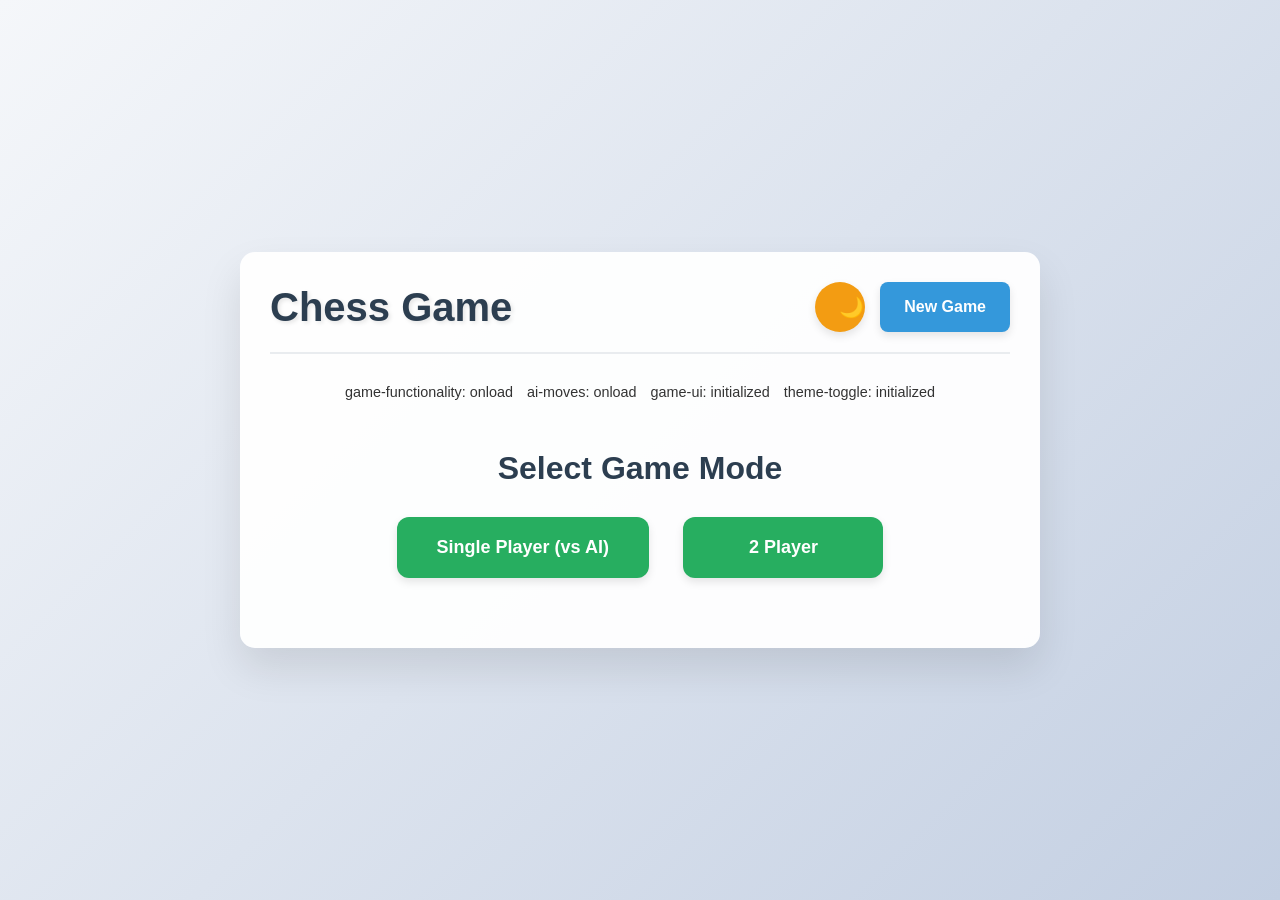
==== index.html @ 6162b449 "Fix script source paths in index.html for consistent loading" ====
<!DOCTYPE html>
<html lang="en">
<head>
    <meta charset="UTF-8">
    <meta name="viewport" content="width=device-width, initial-scale=1.0">
    <title>Chess Game</title>
    <link rel="stylesheet" href="Styles/Light.css" id="theme-style">
</head>
<body>
    <div class="container">
        <header>
            <h1>Chess Game</h1>
            <div class="controls">
                <button id="theme-toggle">🌙</button>
                <button id="new-game">New Game</button>
            </div>
        </header>

            <div id="startup-status" style="text-align:center;margin:10px 0;font-size:0.9rem;">
                <span id="status-game-functionality">game-functionality: pending</span>
                <span id="status-ai-moves" style="margin-left:10px;">ai-moves: pending</span>
                <span id="status-game-ui" style="margin-left:10px;">game-ui: pending</span>
                <span id="status-toggle-theme" style="margin-left:10px;">theme-toggle: pending</span>
            </div>

        <div id="game-mode-selection" class="mode-selection">
            <h2>Select Game Mode</h2>
            <button id="single-player" class="mode-btn">Single Player (vs AI)</button>
            <button id="two-player" class="mode-btn">2 Player</button>
        </div>

        <div id="game-container" class="game-container hidden">
            <div class="game-info">
                <div id="current-player" class="player-info">
                    <span id="player-name">White's Turn</span>
                </div>
                <div id="game-status" class="status"></div>
            </div>
            
            <div class="chess-board-container">
                <div id="chess-board" class="chess-board"></div>
            </div>
            
            <div class="game-controls">
                <button id="flip-board">Flip Board</button>
                <button id="back-to-menu">Back to Menu</button>
            </div>
        </div>
    </div>

    <!-- Inline diagnostic script to confirm the page can run inline JS -->
    <script>
        try {
            console.log('Inline diagnostic script running');
            const el = document.getElementById('status-game-functionality');
            if (el) el.textContent = 'page-inline: executed';
        } catch (e) {
            console.warn('Inline diagnostic script error', e);
        }
    </script>

    <script src="Main/game-functionality.js" onload="(function(){try{document.getElementById('status-game-functionality').textContent='game-functionality: onload';console.log('game-functionality onload');}catch(e){console.warn(e);}})()" onerror="(function(){try{document.getElementById('status-game-functionality').textContent='game-functionality: error loading';console.error('Failed to load Main/game-functionality.js');}catch(e){console.warn(e);}})()"></script>

    <script src="AI/Moves.js" onload="(function(){try{document.getElementById('status-ai-moves').textContent='ai-moves: onload';console.log('ai-moves onload');}catch(e){console.warn(e);}})()" onerror="(function(){try{document.getElementById('status-ai-moves').textContent='ai-moves: error loading';console.error('Failed to load AI/Moves.js');}catch(e){console.warn(e);}})()"></script>

    <script src="Main/game-ui.js" onload="(function(){try{document.getElementById('status-game-ui').textContent='game-ui: onload';console.log('game-ui onload');}catch(e){console.warn(e);}})()" onerror="(function(){try{document.getElementById('status-game-ui').textContent='game-ui: error loading';console.error('Failed to load Main/game-ui.js');}catch(e){console.warn(e);}})()"></script>

    <script src="Styles/toggle-theme.js" onload="(function(){try{document.getElementById('status-toggle-theme').textContent='theme-toggle: onload';console.log('theme-toggle onload');}catch(e){console.warn(e);}})()" onerror="(function(){try{document.getElementById('status-toggle-theme').textContent='theme-toggle: error loading';console.error('Failed to load Styles/toggle-theme.js');}catch(e){console.warn(e);}})()"></script>
</body>
</html>
---- Styles/Light.css ----
* {
    margin: 0;
    padding: 0;
    box-sizing: border-box;
}

body {
    font-family: 'Arial', sans-serif;
    background: linear-gradient(135deg, #f5f7fa 0%, #c3cfe2 100%);
    min-height: 100vh;
    display: flex;
    align-items: center;
    justify-content: center;
    color: #333;
}

.container {
    max-width: 800px;
    width: 100%;
    margin: 20px;
    background: rgba(255, 255, 255, 0.95);
    border-radius: 15px;
    box-shadow: 0 20px 40px rgba(0, 0, 0, 0.1);
    padding: 30px;
}

header {
    display: flex;
    justify-content: space-between;
    align-items: center;
    margin-bottom: 30px;
    padding-bottom: 20px;
    border-bottom: 2px solid #e9ecef;
}

header h1 {
    color: #2c3e50;
    font-size: 2.5em;
    font-weight: bold;
    text-shadow: 2px 2px 4px rgba(0, 0, 0, 0.1);
}

.controls {
    display: flex;
    gap: 15px;
}

button {
    padding: 12px 24px;
    border: none;
    border-radius: 8px;
    font-size: 16px;
    font-weight: 600;
    cursor: pointer;
    transition: all 0.3s ease;
    box-shadow: 0 4px 8px rgba(0, 0, 0, 0.1);
}

button:hover {
    transform: translateY(-2px);
    box-shadow: 0 6px 12px rgba(0, 0, 0, 0.15);
}

#theme-toggle {
    background: #f39c12;
    color: white;
    font-size: 20px;
    width: 50px;
    height: 50px;
    border-radius: 50%;
}

#new-game, #flip-board, #back-to-menu {
    background: #3498db;
    color: white;
}

.mode-selection {
    text-align: center;
    padding: 40px 20px;
}

.mode-selection h2 {
    margin-bottom: 30px;
    color: #2c3e50;
    font-size: 2em;
}

.mode-btn {
    background: #27ae60;
    color: white;
    padding: 20px 40px;
    margin: 0 15px;
    font-size: 18px;
    border-radius: 12px;
    min-width: 200px;
}

.mode-btn:hover {
    background: #219a52;
}

.game-container {
    text-align: center;
}

.game-info {
    display: flex;
    justify-content: space-between;
    align-items: center;
    margin-bottom: 20px;
    padding: 15px;
    background: #f8f9fa;
    border-radius: 10px;
    border: 2px solid #e9ecef;
}

.player-info {
    font-size: 1.3em;
    font-weight: bold;
    color: #2c3e50;
}

.status {
    font-size: 1.1em;
    color: #e74c3c;
    font-weight: 600;
}

.chess-board-container {
    display: flex;
    justify-content: center;
    margin-bottom: 20px;
}

.chess-board {
    display: grid;
    grid-template-columns: repeat(8, 70px);
    grid-template-rows: repeat(8, 70px);
    border: 4px solid #2c3e50;
    border-radius: 8px;
    overflow: hidden;
    box-shadow: 0 10px 20px rgba(0, 0, 0, 0.2);
}

.square {
    display: flex;
    align-items: center;
    justify-content: center;
    font-size: 40px;
    cursor: pointer;
    transition: all 0.2s ease;
    user-select: none;
}

.square:hover {
    transform: scale(1.05);
    z-index: 1;
    box-shadow: inset 0 0 0 3px #3498db;
}

.square.light {
    background: #f0d9b5;
}

.square.dark {
    background: #b58863;
}

.square.selected {
    background: #f39c12 !important;
    box-shadow: inset 0 0 0 4px #e67e22;
}

.square.valid-move {
    background: #2ecc71 !important;
    box-shadow: inset 0 0 0 4px #27ae60;
}

.square.valid-move:hover {
    background: #27ae60 !important;
}

.square.in-check {
    background: #e74c3c !important;
    animation: pulse 1s infinite;
}

@keyframes pulse {
    0% { box-shadow: inset 0 0 0 4px #c0392b; }
    50% { box-shadow: inset 0 0 0 8px #c0392b; }
    100% { box-shadow: inset 0 0 0 4px #c0392b; }
}

.game-controls {
    display: flex;
    justify-content: center;
    gap: 20px;
    margin-top: 20px;
}

.hidden {
    display: none;
}

@media (max-width: 768px) {
    .container {
        margin: 10px;
        padding: 20px;
    }
    
    .chess-board {
        grid-template-columns: repeat(8, 50px);
        grid-template-rows: repeat(8, 50px);
    }
    
    .square {
        font-size: 30px;
    }
    
    header {
        flex-direction: column;
        gap: 20px;
        text-align: center;
    }
    
    .mode-btn {
        display: block;
        margin: 10px auto;
        width: 100%;
        max-width: 250px;
    }
    
    .game-info {
        flex-direction: column;
        gap: 10px;
        text-align: center;
    }
    
    .game-controls {
        flex-direction: column;
        align-items: center;
    }
    
    .game-controls button {
        width: 200px;
    }
}
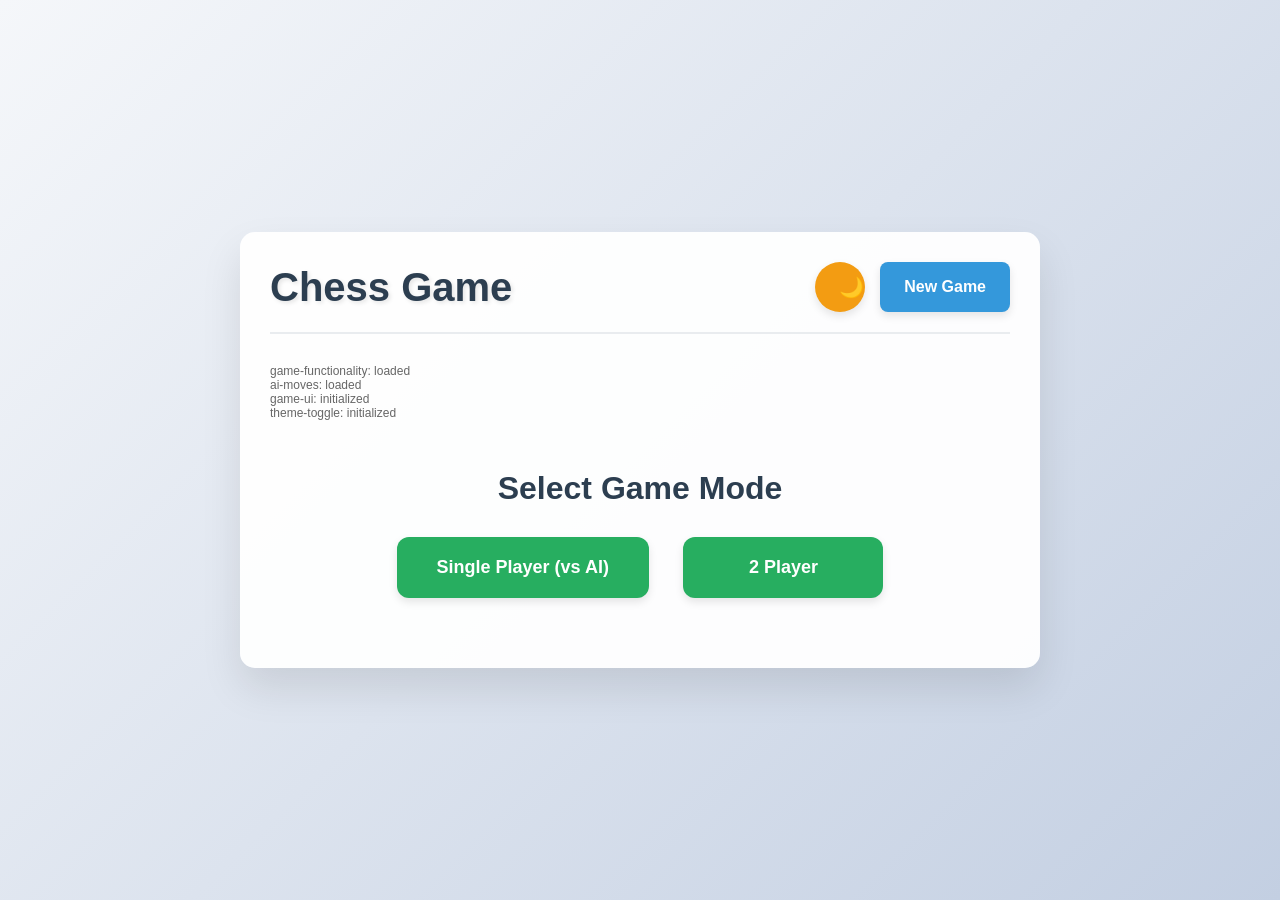
==== commit 53fa1800: "Enhance startup status updates and error handling across AI, game functionality, UI, and theme toggl" ====
--- a/index.html
+++ b/index.html
@@ -4,7 +4,7 @@
     <meta charset="UTF-8">
     <meta name="viewport" content="width=device-width, initial-scale=1.0">
     <title>Chess Game</title>
-    <link rel="stylesheet" href="Styles/Light.css" id="theme-style">
+    <link rel="stylesheet" href="./Styles/Light.css" id="theme-style">
 </head>
 <body>
     <div class="container">
@@ -16,12 +16,13 @@
             </div>
         </header>
 
-            <div id="startup-status" style="text-align:center;margin:10px 0;font-size:0.9rem;">
-                <span id="status-game-functionality">game-functionality: pending</span>
-                <span id="status-ai-moves" style="margin-left:10px;">ai-moves: pending</span>
-                <span id="status-game-ui" style="margin-left:10px;">game-ui: pending</span>
-                <span id="status-toggle-theme" style="margin-left:10px;">theme-toggle: pending</span>
-            </div>
+        <!-- Debug status (remove these after testing) -->
+        <div style="font-size: 12px; color: #666; margin-bottom: 10px;">
+            <div id="status-game-functionality">game-functionality: pending</div>
+            <div id="status-ai-moves">ai-moves: pending</div>
+            <div id="status-game-ui">game-ui: pending</div>
+            <div id="status-toggle-theme">theme-toggle: pending</div>
+        </div>
 
         <div id="game-mode-selection" class="mode-selection">
             <h2>Select Game Mode</h2>
@@ -48,23 +49,10 @@
         </div>
     </div>
 
-    <!-- Inline diagnostic script to confirm the page can run inline JS -->
-    <script>
-        try {
-            console.log('Inline diagnostic script running');
-            const el = document.getElementById('status-game-functionality');
-            if (el) el.textContent = 'page-inline: executed';
-        } catch (e) {
-            console.warn('Inline diagnostic script error', e);
-        }
-    </script>
-
-    <script src="Main/game-functionality.js" onload="(function(){try{document.getElementById('status-game-functionality').textContent='game-functionality: onload';console.log('game-functionality onload');}catch(e){console.warn(e);}})()" onerror="(function(){try{document.getElementById('status-game-functionality').textContent='game-functionality: error loading';console.error('Failed to load Main/game-functionality.js');}catch(e){console.warn(e);}})()"></script>
-
-    <script src="AI/Moves.js" onload="(function(){try{document.getElementById('status-ai-moves').textContent='ai-moves: onload';console.log('ai-moves onload');}catch(e){console.warn(e);}})()" onerror="(function(){try{document.getElementById('status-ai-moves').textContent='ai-moves: error loading';console.error('Failed to load AI/Moves.js');}catch(e){console.warn(e);}})()"></script>
-
-    <script src="Main/game-ui.js" onload="(function(){try{document.getElementById('status-game-ui').textContent='game-ui: onload';console.log('game-ui onload');}catch(e){console.warn(e);}})()" onerror="(function(){try{document.getElementById('status-game-ui').textContent='game-ui: error loading';console.error('Failed to load Main/game-ui.js');}catch(e){console.warn(e);}})()"></script>
-
-    <script src="Styles/toggle-theme.js" onload="(function(){try{document.getElementById('status-toggle-theme').textContent='theme-toggle: onload';console.log('theme-toggle onload');}catch(e){console.warn(e);}})()" onerror="(function(){try{document.getElementById('status-toggle-theme').textContent='theme-toggle: error loading';console.error('Failed to load Styles/toggle-theme.js');}catch(e){console.warn(e);}})()"></script>
+    <!-- Load scripts in correct order -->
+    <script src="./Main/game-functionality.js"></script>
+    <script src="./AI/Moves.js"></script>
+    <script src="./Main/game-ui.js"></script>
+    <script src="./Styles/toggle-theme.js"></script>
 </body>
 </html>
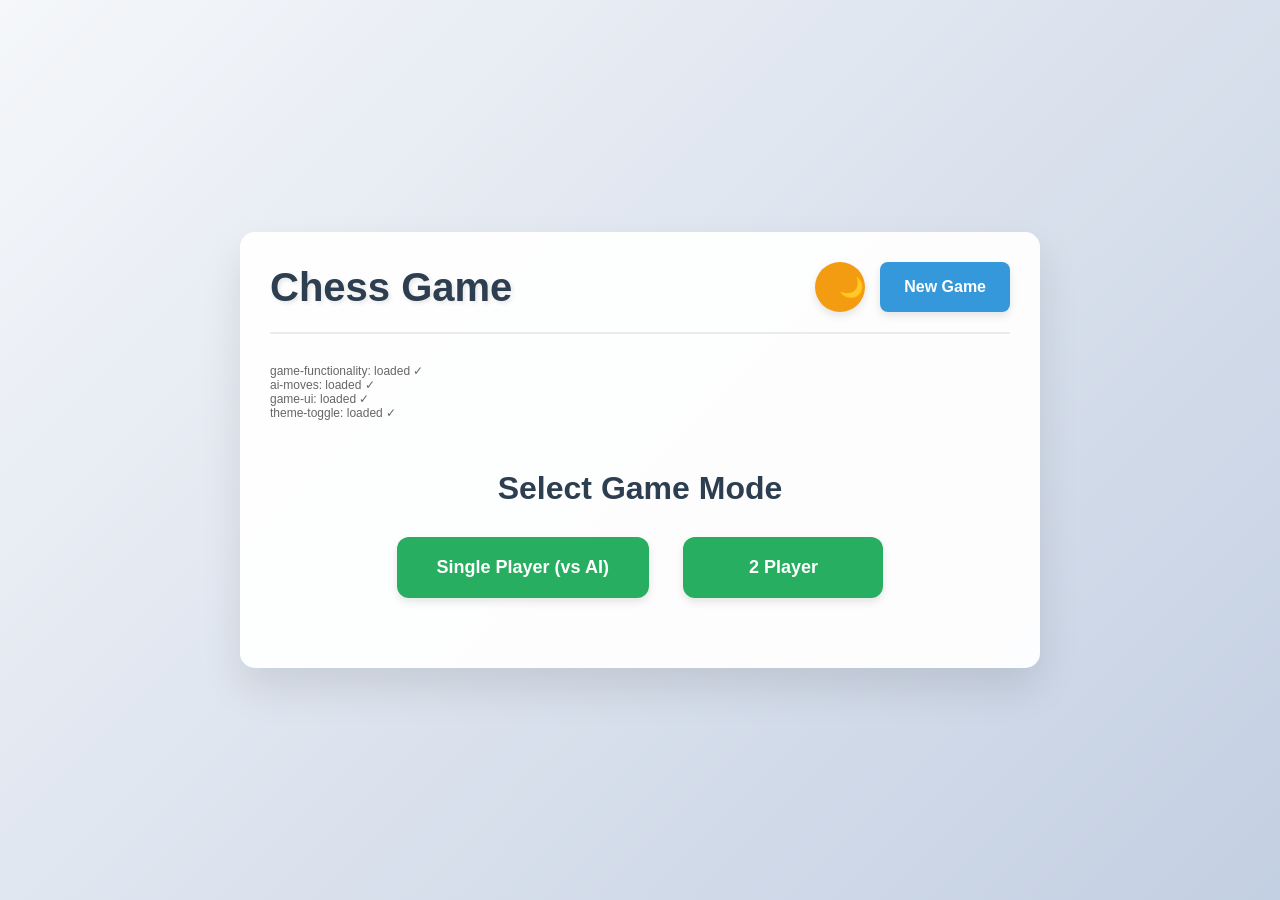
==== commit ff0318a9: "made inline... seeing how it works first" ====
--- a/index.html
+++ b/index.html
@@ -4,7 +4,379 @@
     <meta charset="UTF-8">
     <meta name="viewport" content="width=device-width, initial-scale=1.0">
     <title>Chess Game</title>
-    <link rel="stylesheet" href="./Styles/Light.css" id="theme-style">
+    <style>
+        /* Light Theme Styles */
+        * {
+            margin: 0;
+            padding: 0;
+            box-sizing: border-box;
+        }
+
+        body {
+            font-family: 'Arial', sans-serif;
+            background: linear-gradient(135deg, #f5f7fa 0%, #c3cfe2 100%);
+            min-height: 100vh;
+            display: flex;
+            align-items: center;
+            justify-content: center;
+            color: #333;
+            transition: all 0.3s ease;
+        }
+
+        body.dark {
+            background: linear-gradient(135deg, #1a1a1a 0%, #2d3748 100%);
+            color: #e2e8f0;
+        }
+
+        .container {
+            max-width: 800px;
+            width: 100%;
+            margin: 20px;
+            background: rgba(255, 255, 255, 0.95);
+            border-radius: 15px;
+            box-shadow: 0 20px 40px rgba(0, 0, 0, 0.1);
+            padding: 30px;
+            transition: all 0.3s ease;
+        }
+
+        body.dark .container {
+            background: rgba(26, 32, 44, 0.95);
+            border: 1px solid #4a5568;
+            box-shadow: 0 20px 40px rgba(0, 0, 0, 0.3);
+        }
+
+        header {
+            display: flex;
+            justify-content: space-between;
+            align-items: center;
+            margin-bottom: 30px;
+            padding-bottom: 20px;
+            border-bottom: 2px solid #e9ecef;
+        }
+
+        body.dark header {
+            border-bottom-color: #4a5568;
+        }
+
+        header h1 {
+            color: #2c3e50;
+            font-size: 2.5em;
+            font-weight: bold;
+            text-shadow: 2px 2px 4px rgba(0, 0, 0, 0.1);
+        }
+
+        body.dark header h1 {
+            color: #f7fafc;
+        }
+
+        .controls {
+            display: flex;
+            gap: 15px;
+        }
+
+        button {
+            padding: 12px 24px;
+            border: none;
+            border-radius: 8px;
+            font-size: 16px;
+            font-weight: 600;
+            cursor: pointer;
+            transition: all 0.3s ease;
+            box-shadow: 0 4px 8px rgba(0, 0, 0, 0.1);
+        }
+
+        button:hover {
+            transform: translateY(-2px);
+            box-shadow: 0 6px 12px rgba(0, 0, 0, 0.15);
+        }
+
+        #theme-toggle {
+            background: #f39c12;
+            color: white;
+            font-size: 20px;
+            width: 50px;
+            height: 50px;
+            border-radius: 50%;
+        }
+
+        body.dark #theme-toggle {
+            background: #f6ad55;
+            color: #1a1a1a;
+        }
+
+        #new-game, #flip-board, #back-to-menu {
+            background: #3498db;
+            color: white;
+        }
+
+        body.dark #new-game, body.dark #flip-board, body.dark #back-to-menu {
+            background: #4299e1;
+            color: #f7fafc;
+        }
+
+        .mode-selection {
+            text-align: center;
+            padding: 40px 20px;
+        }
+
+        .mode-selection h2 {
+            margin-bottom: 30px;
+            color: #2c3e50;
+            font-size: 2em;
+        }
+
+        body.dark .mode-selection h2 {
+            color: #f7fafc;
+        }
+
+        .mode-btn {
+            background: #27ae60;
+            color: white;
+            padding: 20px 40px;
+            margin: 0 15px;
+            font-size: 18px;
+            border-radius: 12px;
+            min-width: 200px;
+        }
+
+        body.dark .mode-btn {
+            background: #48bb78;
+            color: #f7fafc;
+        }
+
+        .mode-btn:hover {
+            background: #219a52;
+        }
+
+        body.dark .mode-btn:hover {
+            background: #38a169;
+        }
+
+        .game-container {
+            text-align: center;
+        }
+
+        .game-info {
+            display: flex;
+            justify-content: space-between;
+            align-items: center;
+            margin-bottom: 20px;
+            padding: 15px;
+            background: #f8f9fa;
+            border-radius: 10px;
+            border: 2px solid #e9ecef;
+        }
+
+        body.dark .game-info {
+            background: #2d3748;
+            border-color: #4a5568;
+        }
+
+        .player-info {
+            font-size: 1.3em;
+            font-weight: bold;
+            color: #2c3e50;
+        }
+
+        body.dark .player-info {
+            color: #f7fafc;
+        }
+
+        .status {
+            font-size: 1.1em;
+            color: #e74c3c;
+            font-weight: 600;
+        }
+
+        body.dark .status {
+            color: #fc8181;
+        }
+
+        .chess-board-container {
+            display: flex;
+            justify-content: center;
+            margin-bottom: 20px;
+        }
+
+        .chess-board {
+            display: grid;
+            grid-template-columns: repeat(8, 70px);
+            grid-template-rows: repeat(8, 70px);
+            border: 4px solid #2c3e50;
+            border-radius: 8px;
+            overflow: hidden;
+            box-shadow: 0 10px 20px rgba(0, 0, 0, 0.2);
+        }
+
+        body.dark .chess-board {
+            border-color: #f7fafc;
+            box-shadow: 0 10px 20px rgba(0, 0, 0, 0.4);
+        }
+
+        .square {
+            display: flex;
+            align-items: center;
+            justify-content: center;
+            font-size: 40px;
+            cursor: pointer;
+            transition: all 0.2s ease;
+            user-select: none;
+        }
+
+        .square:hover {
+            transform: scale(1.05);
+            z-index: 1;
+            box-shadow: inset 0 0 0 3px #3498db;
+        }
+
+        body.dark .square:hover {
+            box-shadow: inset 0 0 0 3px #4299e1;
+        }
+
+        .square.light {
+            background: #f0d9b5;
+            color: #1a1a1a;
+        }
+
+        body.dark .square.light {
+            background: #f7fafc;
+            color: #1a1a1a;
+        }
+
+        .square.dark {
+            background: #b58863;
+            color: #f7fafc;
+        }
+
+        body.dark .square.dark {
+            background: #4a5568;
+            color: #f7fafc;
+        }
+
+        .square.selected {
+            background: #f39c12 !important;
+            box-shadow: inset 0 0 0 4px #e67e22;
+            color: #1a1a1a !important;
+        }
+
+        body.dark .square.selected {
+            background: #ed8936 !important;
+            box-shadow: inset 0 0 0 4px #dd6b20;
+            color: #1a1a1a !important;
+        }
+
+        .square.valid-move {
+            background: #2ecc71 !important;
+            box-shadow: inset 0 0 0 4px #27ae60;
+            color: #1a1a1a !important;
+        }
+
+        body.dark .square.valid-move {
+            background: #48bb78 !important;
+            box-shadow: inset 0 0 0 4px #38a169;
+            color: #1a1a1a !important;
+        }
+
+        .square.valid-move:hover {
+            background: #27ae60 !important;
+        }
+
+        body.dark .square.valid-move:hover {
+            background: #38a169 !important;
+        }
+
+        .square.in-check {
+            background: #e74c3c !important;
+            animation: pulse 1s infinite;
+            color: #1a1a1a !important;
+        }
+
+        body.dark .square.in-check {
+            background: #f56565 !important;
+            color: #1a1a1a !important;
+        }
+
+        @keyframes pulse {
+            0% { box-shadow: inset 0 0 0 4px #c0392b; }
+            50% { box-shadow: inset 0 0 0 8px #c0392b; }
+            100% { box-shadow: inset 0 0 0 4px #c0392b; }
+        }
+
+        body.dark .square.in-check {
+            animation: darkPulse 1s infinite;
+        }
+
+        @keyframes darkPulse {
+            0% { box-shadow: inset 0 0 0 4px #e53e3e; }
+            50% { box-shadow: inset 0 0 0 8px #e53e3e; }
+            100% { box-shadow: inset 0 0 0 4px #e53e3e; }
+        }
+
+        .game-controls {
+            display: flex;
+            justify-content: center;
+            gap: 20px;
+            margin-top: 20px;
+        }
+
+        .hidden {
+            display: none;
+        }
+
+        .debug-status {
+            font-size: 12px;
+            color: #666;
+            margin-bottom: 10px;
+        }
+
+        body.dark .debug-status {
+            color: #a0aec0;
+        }
+
+        @media (max-width: 768px) {
+            .container {
+                margin: 10px;
+                padding: 20px;
+            }
+            
+            .chess-board {
+                grid-template-columns: repeat(8, 50px);
+                grid-template-rows: repeat(8, 50px);
+            }
+            
+            .square {
+                font-size: 30px;
+            }
+            
+            header {
+                flex-direction: column;
+                gap: 20px;
+                text-align: center;
+            }
+            
+            .mode-btn {
+                display: block;
+                margin: 10px auto;
+                width: 100%;
+                max-width: 250px;
+            }
+            
+            .game-info {
+                flex-direction: column;
+                gap: 10px;
+                text-align: center;
+            }
+            
+            .game-controls {
+                flex-direction: column;
+                align-items: center;
+            }
+            
+            .game-controls button {
+                width: 200px;
+            }
+        }
+    </style>
 </head>
 <body>
     <div class="container">
@@ -16,12 +388,12 @@
             </div>
         </header>
 
-        <!-- Debug status (remove these after testing) -->
-        <div style="font-size: 12px; color: #666; margin-bottom: 10px;">
-            <div id="status-game-functionality">game-functionality: pending</div>
-            <div id="status-ai-moves">ai-moves: pending</div>
-            <div id="status-game-ui">game-ui: pending</div>
-            <div id="status-toggle-theme">theme-toggle: pending</div>
+        <!-- Debug status -->
+        <div class="debug-status">
+            <div id="status-game-functionality">game-functionality: loaded ✓</div>
+            <div id="status-ai-moves">ai-moves: loaded ✓</div>
+            <div id="status-game-ui">game-ui: loaded ✓</div>
+            <div id="status-toggle-theme">theme-toggle: loaded ✓</div>
         </div>
 
         <div id="game-mode-selection" class="mode-selection">
@@ -49,10 +421,897 @@
         </div>
     </div>
 
-    <!-- Load scripts in correct order -->
-    <script src="./Main/game-functionality.js"></script>
-    <script src="./AI/Moves.js"></script>
-    <script src="./Main/game-ui.js"></script>
-    <script src="./Styles/toggle-theme.js"></script>
+    <script>
+        // Chess Game Logic
+        class ChessGame {
+            constructor() {
+                this.board = this.initializeBoard();
+                this.currentPlayer = 'white';
+                this.gameMode = null;
+                this.selectedSquare = null;
+                this.validMoves = [];
+                this.isGameOver = false;
+                this.boardFlipped = false;
+                this.moveHistory = [];
+                this.kings = { white: { row: 7, col: 4 }, black: { row: 0, col: 4 } };
+                this.castlingRights = {
+                    white: { kingside: true, queenside: true },
+                    black: { kingside: true, queenside: true }
+                };
+                console.log('ChessGame initialized');
+            }
+
+            initializeBoard() {
+                const board = Array(8).fill(null).map(() => Array(8).fill(null));
+                
+                // Place pawns
+                for (let col = 0; col < 8; col++) {
+                    board[1][col] = { type: 'pawn', color: 'black' };
+                    board[6][col] = { type: 'pawn', color: 'white' };
+                }
+                
+                // Place other pieces
+                const pieceOrder = ['rook', 'knight', 'bishop', 'queen', 'king', 'bishop', 'knight', 'rook'];
+                for (let col = 0; col < 8; col++) {
+                    board[0][col] = { type: pieceOrder[col], color: 'black' };
+                    board[7][col] = { type: pieceOrder[col], color: 'white' };
+                }
+                
+                return board;
+            }
+
+            getPieceSymbol(piece) {
+                const symbols = {
+                    white: {
+                        king: '♔', queen: '♕', rook: '♖', bishop: '♗', knight: '♘', pawn: '♙'
+                    },
+                    black: {
+                        king: '♚', queen: '♛', rook: '♜', bishop: '♝', knight: '♞', pawn: '♟'
+                    }
+                };
+                return piece ? symbols[piece.color][piece.type] : '';
+            }
+
+            isValidSquare(row, col) {
+                return row >= 0 && row < 8 && col >= 0 && col < 8;
+            }
+
+            getPossibleMoves(row, col) {
+                const piece = this.board[row][col];
+                if (!piece || piece.color !== this.currentPlayer) return [];
+
+                let moves = [];
+                
+                switch (piece.type) {
+                    case 'pawn':
+                        moves = this.getPawnMoves(row, col);
+                        break;
+                    case 'rook':
+                        moves = this.getRookMoves(row, col);
+                        break;
+                    case 'bishop':
+                        moves = this.getBishopMoves(row, col);
+                        break;
+                    case 'queen':
+                        moves = this.getQueenMoves(row, col);
+                        break;
+                    case 'king':
+                        moves = this.getKingMoves(row, col);
+                        break;
+                    case 'knight':
+                        moves = this.getKnightMoves(row, col);
+                        break;
+                }
+
+                // Filter out moves that would leave king in check
+                return moves.filter(move => !this.wouldBeInCheck(row, col, move.row, move.col));
+            }
+
+            getPawnMoves(row, col) {
+                const moves = [];
+                const piece = this.board[row][col];
+                const direction = piece.color === 'white' ? -1 : 1;
+                const startRow = piece.color === 'white' ? 6 : 1;
+
+                // Forward move
+                if (this.isValidSquare(row + direction, col) && !this.board[row + direction][col]) {
+                    moves.push({ row: row + direction, col });
+                    
+                    // Two squares forward from starting position
+                    if (row === startRow && !this.board[row + 2 * direction][col]) {
+                        moves.push({ row: row + 2 * direction, col });
+                    }
+                }
+
+                // Captures
+                for (let dcol of [-1, 1]) {
+                    const newRow = row + direction;
+                    const newCol = col + dcol;
+                    if (this.isValidSquare(newRow, newCol)) {
+                        const target = this.board[newRow][newCol];
+                        if (target && target.color !== piece.color) {
+                            moves.push({ row: newRow, col: newCol });
+                        }
+                    }
+                }
+
+                return moves;
+            }
+
+            getRookMoves(row, col) {
+                const moves = [];
+                const directions = [[0, 1], [0, -1], [1, 0], [-1, 0]];
+                
+                for (let [drow, dcol] of directions) {
+                    for (let i = 1; i < 8; i++) {
+                        const newRow = row + drow * i;
+                        const newCol = col + dcol * i;
+                        
+                        if (!this.isValidSquare(newRow, newCol)) break;
+                        
+                        const target = this.board[newRow][newCol];
+                        if (!target) {
+                            moves.push({ row: newRow, col: newCol });
+                        } else {
+                            if (target.color !== this.board[row][col].color) {
+                                moves.push({ row: newRow, col: newCol });
+                            }
+                            break;
+                        }
+                    }
+                }
+                
+                return moves;
+            }
+
+            getBishopMoves(row, col) {
+                const moves = [];
+                const directions = [[1, 1], [1, -1], [-1, 1], [-1, -1]];
+                
+                for (let [drow, dcol] of directions) {
+                    for (let i = 1; i < 8; i++) {
+                        const newRow = row + drow * i;
+                        const newCol = col + dcol * i;
+                        
+                        if (!this.isValidSquare(newRow, newCol)) break;
+                        
+                        const target = this.board[newRow][newCol];
+                        if (!target) {
+                            moves.push({ row: newRow, col: newCol });
+                        } else {
+                            if (target.color !== this.board[row][col].color) {
+                                moves.push({ row: newRow, col: newCol });
+                            }
+                            break;
+                        }
+                    }
+                }
+                
+                return moves;
+            }
+
+            getQueenMoves(row, col) {
+                return [...this.getRookMoves(row, col), ...this.getBishopMoves(row, col)];
+            }
+
+            getKingMoves(row, col) {
+                const moves = [];
+                const directions = [
+                    [-1, -1], [-1, 0], [-1, 1],
+                    [0, -1],           [0, 1],
+                    [1, -1],  [1, 0],  [1, 1]
+                ];
+                
+                for (let [drow, dcol] of directions) {
+                    const newRow = row + drow;
+                    const newCol = col + dcol;
+                    
+                    if (this.isValidSquare(newRow, newCol)) {
+                        const target = this.board[newRow][newCol];
+                        if (!target || target.color !== this.board[row][col].color) {
+                            moves.push({ row: newRow, col: newCol });
+                        }
+                    }
+                }
+                
+                return moves;
+            }
+
+            getKnightMoves(row, col) {
+                const moves = [];
+                const knightMoves = [
+                    [-2, -1], [-2, 1], [-1, -2], [-1, 2],
+                    [1, -2], [1, 2], [2, -1], [2, 1]
+                ];
+                
+                for (let [drow, dcol] of knightMoves) {
+                    const newRow = row + drow;
+                    const newCol = col + dcol;
+                    
+                    if (this.isValidSquare(newRow, newCol)) {
+                        const target = this.board[newRow][newCol];
+                        if (!target || target.color !== this.board[row][col].color) {
+                            moves.push({ row: newRow, col: newCol });
+                        }
+                    }
+                }
+                
+                return moves;
+            }
+
+            isInCheck(color) {
+                const king = this.kings[color];
+                const opponentColor = color === 'white' ? 'black' : 'white';
+                
+                for (let row = 0; row < 8; row++) {
+                    for (let col = 0; col < 8; col++) {
+                        const piece = this.board[row][col];
+                        if (piece && piece.color === opponentColor) {
+                            const moves = this.getPossibleMovesWithoutCheckValidation(row, col);
+                            if (moves.some(move => move.row === king.row && move.col === king.col)) {
+                                return true;
+                            }
+                        }
+                    }
+                }
+                return false;
+            }
+
+            getPossibleMovesWithoutCheckValidation(row, col) {
+                const piece = this.board[row][col];
+                if (!piece) return [];
+
+                switch (piece.type) {
+                    case 'pawn': return this.getPawnMoves(row, col);
+                    case 'rook': return this.getRookMoves(row, col);
+                    case 'bishop': return this.getBishopMoves(row, col);
+                    case 'queen': return this.getQueenMoves(row, col);
+                    case 'king': return this.getKingMoves(row, col);
+                    case 'knight': return this.getKnightMoves(row, col);
+                    default: return [];
+                }
+            }
+
+            wouldBeInCheck(fromRow, fromCol, toRow, toCol) {
+                // Make temporary move
+                const originalPiece = this.board[toRow][toCol];
+                const movingPiece = this.board[fromRow][fromCol];
+                
+                this.board[toRow][toCol] = movingPiece;
+                this.board[fromRow][fromCol] = null;
+                
+                // Update king position if king moved
+                if (movingPiece.type === 'king') {
+                    const oldKingPos = this.kings[movingPiece.color];
+                    this.kings[movingPiece.color] = { row: toRow, col: toCol };
+                    
+                    const inCheck = this.isInCheck(movingPiece.color);
+                    
+                    // Restore king position
+                    this.kings[movingPiece.color] = oldKingPos;
+                    
+                    // Restore board
+                    this.board[fromRow][fromCol] = movingPiece;
+                    this.board[toRow][toCol] = originalPiece;
+                    
+                    return inCheck;
+                } else {
+                    const inCheck = this.isInCheck(movingPiece.color);
+                    
+                    // Restore board
+                    this.board[fromRow][fromCol] = movingPiece;
+                    this.board[toRow][toCol] = originalPiece;
+                    
+                    return inCheck;
+                }
+            }
+
+            makeMove(fromRow, fromCol, toRow, toCol) {
+                const piece = this.board[fromRow][fromCol];
+                const capturedPiece = this.board[toRow][toCol];
+                
+                // Make the move
+                this.board[toRow][toCol] = piece;
+                this.board[fromRow][fromCol] = null;
+                
+                // Update king position if king moved
+                if (piece.type === 'king') {
+                    this.kings[piece.color] = { row: toRow, col: toCol };
+                    this.castlingRights[piece.color].kingside = false;
+                    this.castlingRights[piece.color].queenside = false;
+                }
+                
+                // Update castling rights if rook moved
+                if (piece.type === 'rook') {
+                    if (fromCol === 0) {
+                        this.castlingRights[piece.color].queenside = false;
+                    } else if (fromCol === 7) {
+                        this.castlingRights[piece.color].kingside = false;
+                    }
+                }
+                
+                // Record move
+                this.moveHistory.push({
+                    from: { row: fromRow, col: fromCol },
+                    to: { row: toRow, col: toCol },
+                    piece: piece,
+                    captured: capturedPiece
+                });
+                
+                // Switch players
+                this.currentPlayer = this.currentPlayer === 'white' ? 'black' : 'white';
+                
+                // Check for game over conditions
+                this.checkGameOver();
+                
+                return true;
+            }
+
+            checkGameOver() {
+                const hasValidMoves = this.hasValidMoves(this.currentPlayer);
+                const inCheck = this.isInCheck(this.currentPlayer);
+                
+                if (!hasValidMoves) {
+                    if (inCheck) {
+                        this.isGameOver = true;
+                        return `${this.currentPlayer === 'white' ? 'Black' : 'White'} wins by checkmate!`;
+                    } else {
+                        this.isGameOver = true;
+                        return "Game ends in stalemate!";
+                    }
+                } else if (inCheck) {
+                    return `${this.currentPlayer} is in check!`;
+                }
+                
+                return "";
+            }
+
+            hasValidMoves(color) {
+                for (let row = 0; row < 8; row++) {
+                    for (let col = 0; col < 8; col++) {
+                        const piece = this.board[row][col];
+                        if (piece && piece.color === color) {
+                            const moves = this.getPossibleMoves(row, col);
+                            if (moves.length > 0) {
+                                return true;
+                            }
+                        }
+                    }
+                }
+                return false;
+            }
+
+            reset() {
+                this.board = this.initializeBoard();
+                this.currentPlayer = 'white';
+                this.selectedSquare = null;
+                this.validMoves = [];
+                this.isGameOver = false;
+                this.boardFlipped = false;
+                this.moveHistory = [];
+                this.kings = { white: { row: 7, col: 4 }, black: { row: 0, col: 4 } };
+                this.castlingRights = {
+                    white: { kingside: true, queenside: true },
+                    black: { kingside: true, queenside: true }
+                };
+            }
+        }
+
+        // Chess AI
+        class ChessAI {
+            constructor() {
+                this.maxDepth = 3;
+                
+                this.pieceValues = {
+                    pawn: 100,
+                    knight: 320,
+                    bishop: 330,
+                    rook: 500,
+                    queen: 900,
+                    king: 20000
+                };
+
+                this.pawnTable = [
+                    [0,  0,  0,  0,  0,  0,  0,  0],
+                    [50, 50, 50, 50, 50, 50, 50, 50],
+                    [10, 10, 20, 30, 30, 20, 10, 10],
+                    [5,  5, 10, 25, 25, 10,  5,  5],
+                    [0,  0,  0, 20, 20,  0,  0,  0],
+                    [5, -5,-10,  0,  0,-10, -5,  5],
+                    [5, 10, 10,-20,-20, 10, 10,  5],
+                    [0,  0,  0,  0,  0,  0,  0,  0]
+                ];
+
+                this.knightTable = [
+                    [-50,-40,-30,-30,-30,-30,-40,-50],
+                    [-40,-20,  0,  0,  0,  0,-20,-40],
+                    [-30,  0, 10, 15, 15, 10,  0,-30],
+                    [-30,  5, 15, 20, 20, 15,  5,-30],
+                    [-30,  0, 15, 20, 20, 15,  0,-30],
+                    [-30,  5, 10, 15, 15, 10,  5,-30],
+                    [-40,-20,  0,  5,  5,  0,-20,-40],
+                    [-50,-40,-30,-30,-30,-30,-40,-50]
+                ];
+
+                console.log('ChessAI initialized');
+            }
+
+            getBestMove(game) {
+                const validMoves = this.getAllValidMoves(game, 'black');
+                if (validMoves.length === 0) return null;
+
+                let bestMove = null;
+                let bestScore = -Infinity;
+
+                for (let move of validMoves) {
+                    const score = this.minimax(game, move, this.maxDepth - 1, -Infinity, Infinity, false);
+                    if (score > bestScore) {
+                        bestScore = score;
+                        bestMove = move;
+                    }
+                }
+
+                return bestMove;
+            }
+
+            minimax(game, move, depth, alpha, beta, maximizingPlayer) {
+                // Make the move
+                const originalPiece = game.board[move.to.row][move.to.col];
+                const movingPiece = game.board[move.from.row][move.from.col];
+                game.board[move.to.row][move.to.col] = movingPiece;
+                game.board[move.from.row][move.from.col] = null;
+
+                // Update king position if necessary
+                let kingMoved = false;
+                let originalKingPos = null;
+                if (movingPiece.type === 'king') {
+                    kingMoved = true;
+                    originalKingPos = { ...game.kings[movingPiece.color] };
+                    game.kings[movingPiece.color] = { row: move.to.row, col: move.to.col };
+                }
+
+                let score;
+                if (depth === 0 || this.isGameOver(game)) {
+                    score = this.evaluateBoard(game);
+                } else {
+                    const color = maximizingPlayer ? 'black' : 'white';
+                    const moves = this.getAllValidMoves(game, color);
+                    
+                    if (maximizingPlayer) {
+                        score = -Infinity;
+                        for (let nextMove of moves) {
+                            score = Math.max(score, this.minimax(game, nextMove, depth - 1, alpha, beta, false));
+                            alpha = Math.max(alpha, score);
+                            if (beta <= alpha) break;
+                        }
+                    } else {
+                        score = Infinity;
+                        for (let nextMove of moves) {
+                            score = Math.min(score, this.minimax(game, nextMove, depth - 1, alpha, beta, true));
+                            beta = Math.min(beta, score);
+                            if (beta <= alpha) break;
+                        }
+                    }
+                }
+
+                // Restore the board
+                game.board[move.from.row][move.from.col] = movingPiece;
+                game.board[move.to.row][move.to.col] = originalPiece;
+                
+                if (kingMoved) {
+                    game.kings[movingPiece.color] = originalKingPos;
+                }
+
+                return score;
+            }
+
+            getAllValidMoves(game, color) {
+                const moves = [];
+                for (let row = 0; row < 8; row++) {
+                    for (let col = 0; col < 8; col++) {
+                        const piece = game.board[row][col];
+                        if (piece && piece.color === color) {
+                            const pieceMoves = game.getPossibleMoves(row, col);
+                            for (let move of pieceMoves) {
+                                moves.push({
+                                    from: { row, col },
+                                    to: { row: move.row, col: move.col }
+                                });
+                            }
+                        }
+                    }
+                }
+                return moves;
+            }
+
+            evaluateBoard(game) {
+                let score = 0;
+                
+                for (let row = 0; row < 8; row++) {
+                    for (let col = 0; col < 8; col++) {
+                        const piece = game.board[row][col];
+                        if (piece) {
+                            let pieceScore = this.pieceValues[piece.type];
+                            
+                            // Add positional bonus
+                            if (piece.type === 'pawn') {
+                                pieceScore += this.getPawnPositionValue(row, col, piece.color);
+                            } else if (piece.type === 'knight') {
+                                pieceScore += this.getKnightPositionValue(row, col, piece.color);
+                            }
+                            
+                            if (piece.color === 'black') {
+                                score += pieceScore;
+                            } else {
+                                score -= pieceScore;
+                            }
+                        }
+                    }
+                }
+
+                // Add bonus for controlling center
+                score += this.evaluateCenterControl(game);
+                
+                // Penalize being in check
+                if (game.isInCheck('black')) score -= 50;
+                if (game.isInCheck('white')) score += 50;
+
+                return score;
+            }
+
+            getPawnPositionValue(row, col, color) {
+                const table = color === 'white' ? this.pawnTable : this.pawnTable.slice().reverse();
+                return table[row][col];
+            }
+
+            getKnightPositionValue(row, col, color) {
+                const table = color === 'white' ? this.knightTable : this.knightTable.slice().reverse();
+                return table[row][col];
+            }
+
+            evaluateCenterControl(game) {
+                let score = 0;
+                const centerSquares = [[3, 3], [3, 4], [4, 3], [4, 4]];
+                
+                for (let [row, col] of centerSquares) {
+                    const piece = game.board[row][col];
+                    if (piece) {
+                        if (piece.color === 'black') {
+                            score += 10;
+                        } else {
+                            score -= 10;
+                        }
+                    }
+                }
+                
+                return score;
+            }
+
+            isGameOver(game) {
+                return !game.hasValidMoves('white') || !game.hasValidMoves('black');
+            }
+        }
+
+        // Chess UI
+        class ChessUI {
+            constructor() {
+                console.log('ChessUI constructor called');
+                
+                this.game = new ChessGame();
+                this.ai = new ChessAI();
+                this.boardElement = document.getElementById('chess-board');
+                
+                if (!this.boardElement) {
+                    console.error('Chess board element not found!');
+                    return;
+                }
+
+                this.initializeEventListeners();
+                this.createBoard();
+                
+                console.log('ChessUI initialized successfully');
+            }
+
+            initializeEventListeners() {
+                console.log('Setting up event listeners...');
+                
+                document.getElementById('single-player').addEventListener('click', () => {
+                    console.log('single-player clicked');
+                    this.startGame('single');
+                });
+
+                document.getElementById('two-player').addEventListener('click', () => {
+                    console.log('two-player clicked');
+                    this.startGame('two');
+                });
+
+                document.getElementById('new-game').addEventListener('click', () => {
+                    console.log('new-game clicked');
+                    this.showModeSelection();
+                });
+
+                document.getElementById('flip-board').addEventListener('click', () => {
+                    console.log('flip-board clicked');
+                    this.flipBoard();
+                });
+
+                document.getElementById('back-to-menu').addEventListener('click', () => {
+                    console.log('back-to-menu clicked');
+                    this.showModeSelection();
+                });
+
+                console.log('Event listeners set up successfully');
+            }
+
+            startGame(mode) {
+                console.log('Starting game in mode:', mode);
+                this.game.gameMode = mode;
+                this.game.reset();
+                
+                document.getElementById('game-mode-selection').classList.add('hidden');
+                document.getElementById('game-container').classList.remove('hidden');
+                
+                this.updateDisplay();
+            }
+
+            showModeSelection() {
+                console.log('Showing mode selection');
+                document.getElementById('game-container').classList.add('hidden');
+                document.getElementById('game-mode-selection').classList.remove('hidden');
+                
+                this.game.reset();
+            }
+
+            createBoard() {
+                console.log('Creating board...');
+                this.boardElement.innerHTML = '';
+                
+                for (let row = 0; row < 8; row++) {
+                    for (let col = 0; col < 8; col++) {
+                        const square = document.createElement('div');
+                        square.className = 'square';
+                        square.dataset.row = row;
+                        square.dataset.col = col;
+                        
+                        // Add checkerboard pattern
+                        if ((row + col) % 2 === 0) {
+                            square.classList.add('light');
+                        } else {
+                            square.classList.add('dark');
+                        }
+                        
+                        square.addEventListener('click', (e) => {
+                            const r = parseInt(e.currentTarget.dataset.row);
+                            const c = parseInt(e.currentTarget.dataset.col);
+                            console.log('square clicked display coords:', r, c);
+                            this.handleSquareClick(r, c);
+                        });
+                        
+                        this.boardElement.appendChild(square);
+                    }
+                }
+                
+                this.updateDisplay();
+                console.log('Board created successfully');
+            }
+
+            updateDisplay() {
+                // Clear all squares
+                const squares = this.boardElement.querySelectorAll('.square');
+                squares.forEach(square => {
+                    square.textContent = '';
+                    square.classList.remove('selected', 'valid-move', 'in-check');
+                });
+
+                // Place pieces
+                for (let row = 0; row < 8; row++) {
+                    for (let col = 0; col < 8; col++) {
+                        const displayRow = this.game.boardFlipped ? 7 - row : row;
+                        const displayCol = this.game.boardFlipped ? 7 - col : col;
+                        const piece = this.game.board[row][col];
+                        const squareIndex = displayRow * 8 + displayCol;
+                        const square = squares[squareIndex];
+                        
+                        if (piece && square) {
+                            square.textContent = this.game.getPieceSymbol(piece);
+                            square.setAttribute('data-actual-row', row);
+                            square.setAttribute('data-actual-col', col);
+                        }
+                    }
+                }
+
+                // Highlight selected square
+                if (this.game.selectedSquare) {
+                    const { row, col } = this.game.selectedSquare;
+                    const displayRow = this.game.boardFlipped ? 7 - row : row;
+                    const displayCol = this.game.boardFlipped ? 7 - col : col;
+                    const squareIndex = displayRow * 8 + displayCol;
+                    if (squares[squareIndex]) {
+                        squares[squareIndex].classList.add('selected');
+                    }
+                }
+
+                // Highlight valid moves
+                this.game.validMoves.forEach(move => {
+                    const displayRow = this.game.boardFlipped ? 7 - move.row : move.row;
+                    const displayCol = this.game.boardFlipped ? 7 - move.col : move.col;
+                    const squareIndex = displayRow * 8 + displayCol;
+                    if (squares[squareIndex]) {
+                        squares[squareIndex].classList.add('valid-move');
+                    }
+                });
+
+                // Highlight king in check
+                if (this.game.isInCheck(this.game.currentPlayer)) {
+                    const king = this.game.kings[this.game.currentPlayer];
+                    const displayRow = this.game.boardFlipped ? 7 - king.row : king.row;
+                    const displayCol = this.game.boardFlipped ? 7 - king.col : king.col;
+                    const squareIndex = displayRow * 8 + displayCol;
+                    if (squares[squareIndex]) {
+                        squares[squareIndex].classList.add('in-check');
+                    }
+                }
+
+                this.updateGameInfo();
+            }
+
+            updateGameInfo() {
+                const playerName = document.getElementById('player-name');
+                const gameStatus = document.getElementById('game-status');
+                
+                if (!playerName || !gameStatus) return;
+                
+                if (this.game.isGameOver) {
+                    playerName.textContent = "Game Over";
+                    gameStatus.textContent = this.game.checkGameOver();
+                } else {
+                    const currentPlayerName = this.game.currentPlayer === 'white' ? 'White' : 'Black';
+                    playerName.textContent = `${currentPlayerName}'s Turn`;
+                    
+                    const status = this.game.checkGameOver();
+                    gameStatus.textContent = status;
+                    
+                    if (this.game.gameMode === 'single' && this.game.currentPlayer === 'black' && !this.game.isGameOver) {
+                        gameStatus.textContent = "AI is thinking...";
+                        setTimeout(() => this.makeAIMove(), 500);
+                    }
+                }
+            }
+
+            handleSquareClick(displayRow, displayCol) {
+                if (this.game.isGameOver) return;
+                if (this.game.gameMode === 'single' && this.game.currentPlayer === 'black') return;
+
+                // Convert display coordinates to actual board coordinates
+                const actualRow = this.game.boardFlipped ? 7 - displayRow : displayRow;
+                const actualCol = this.game.boardFlipped ? 7 - displayCol : displayCol;
+
+                console.log('Converted coords:', {displayRow, displayCol}, 'to', {actualRow, actualCol});
+
+                // If clicking on a valid move, make the move
+                if (this.game.selectedSquare && 
+                    this.game.validMoves.some(move => move.row === actualRow && move.col === actualCol)) {
+                    
+                    console.log('Making move from', this.game.selectedSquare, 'to', {actualRow, actualCol});
+                    
+                    this.game.makeMove(
+                        this.game.selectedSquare.row, 
+                        this.game.selectedSquare.col, 
+                        actualRow, 
+                        actualCol
+                    );
+                    
+                    this.game.selectedSquare = null;
+                    this.game.validMoves = [];
+                    
+                    // Flip board in 2-player mode
+                    if (this.game.gameMode === 'two' && !this.game.isGameOver) {
+                        this.flipBoard();
+                    }
+                    
+                    this.updateDisplay();
+                    return;
+                }
+
+                // Select a piece
+                const piece = this.game.board[actualRow][actualCol];
+                if (piece && piece.color === this.game.currentPlayer) {
+                    console.log('Selecting piece:', piece, 'at', {actualRow, actualCol});
+                    this.game.selectedSquare = { row: actualRow, col: actualCol };
+                    this.game.validMoves = this.game.getPossibleMoves(actualRow, actualCol);
+                    console.log('Valid moves:', this.game.validMoves);
+                } else {
+                    this.game.selectedSquare = null;
+                    this.game.validMoves = [];
+                }
+
+                this.updateDisplay();
+            }
+
+            makeAIMove() {
+                if (this.game.isGameOver || this.game.currentPlayer !== 'black') return;
+
+                console.log('AI making move...');
+                const aiMove = this.ai.getBestMove(this.game);
+                if (aiMove) {
+                    console.log('AI move:', aiMove);
+                    this.game.makeMove(aiMove.from.row, aiMove.from.col, aiMove.to.row, aiMove.to.col);
+                    this.updateDisplay();
+                }
+            }
+
+            flipBoard() {
+                this.game.boardFlipped = !this.game.boardFlipped;
+                this.updateDisplay();
+            }
+        }
+
+        // Theme Toggle
+        class ThemeToggle {
+            constructor() {
+                console.log('ThemeToggle constructor called');
+                
+                this.themeToggle = document.getElementById('theme-toggle');
+                
+                if (!this.themeToggle) {
+                    console.error('Theme toggle element not found!');
+                    return;
+                }
+                
+                this.currentTheme = localStorage.getItem('chess-theme') || 'light';
+                
+                this.initializeTheme();
+                this.initializeEventListeners();
+                
+                console.log('ThemeToggle initialized (current theme:', this.currentTheme, ')');
+            }
+
+            initializeEventListeners() {
+                this.themeToggle.addEventListener('click', () => {
+                    console.log('theme-toggle clicked');
+                    this.toggleTheme();
+                });
+            }
+
+            initializeTheme() {
+                this.applyTheme(this.currentTheme);
+                this.updateToggleButton();
+            }
+
+            toggleTheme() {
+                this.currentTheme = this.currentTheme === 'light' ? 'dark' : 'light';
+                this.applyTheme(this.currentTheme);
+                this.updateToggleButton();
+                localStorage.setItem('chess-theme', this.currentTheme);
+                console.log('Theme changed to:', this.currentTheme);
+            }
+
+            applyTheme(theme) {
+                document.body.className = theme === 'dark' ? 'dark' : '';
+            }
+
+            updateToggleButton() {
+                this.themeToggle.textContent = this.currentTheme === 'light' ? '🌙' : '☀️';
+                this.themeToggle.setAttribute('title', 
+                    this.currentTheme === 'light' ? 'Switch to Dark Mode' : 'Switch to Light Mode'
+                );
+            }
+        }
+
+        // Initialize everything when DOM is loaded
+        document.addEventListener('DOMContentLoaded', () => {
+            console.log('DOM loaded, initializing all components...');
+            
+            try {
+                window.chessUI = new ChessUI();
+                window.themeToggle = new ThemeToggle();
+                console.log('All components initialized successfully!');
+            } catch (err) {
+                console.error('Failed to initialize components:', err);
+            }
+        });
+
+        console.log('All scripts loaded inline successfully!');
+    </script>
 </body>
 </html>
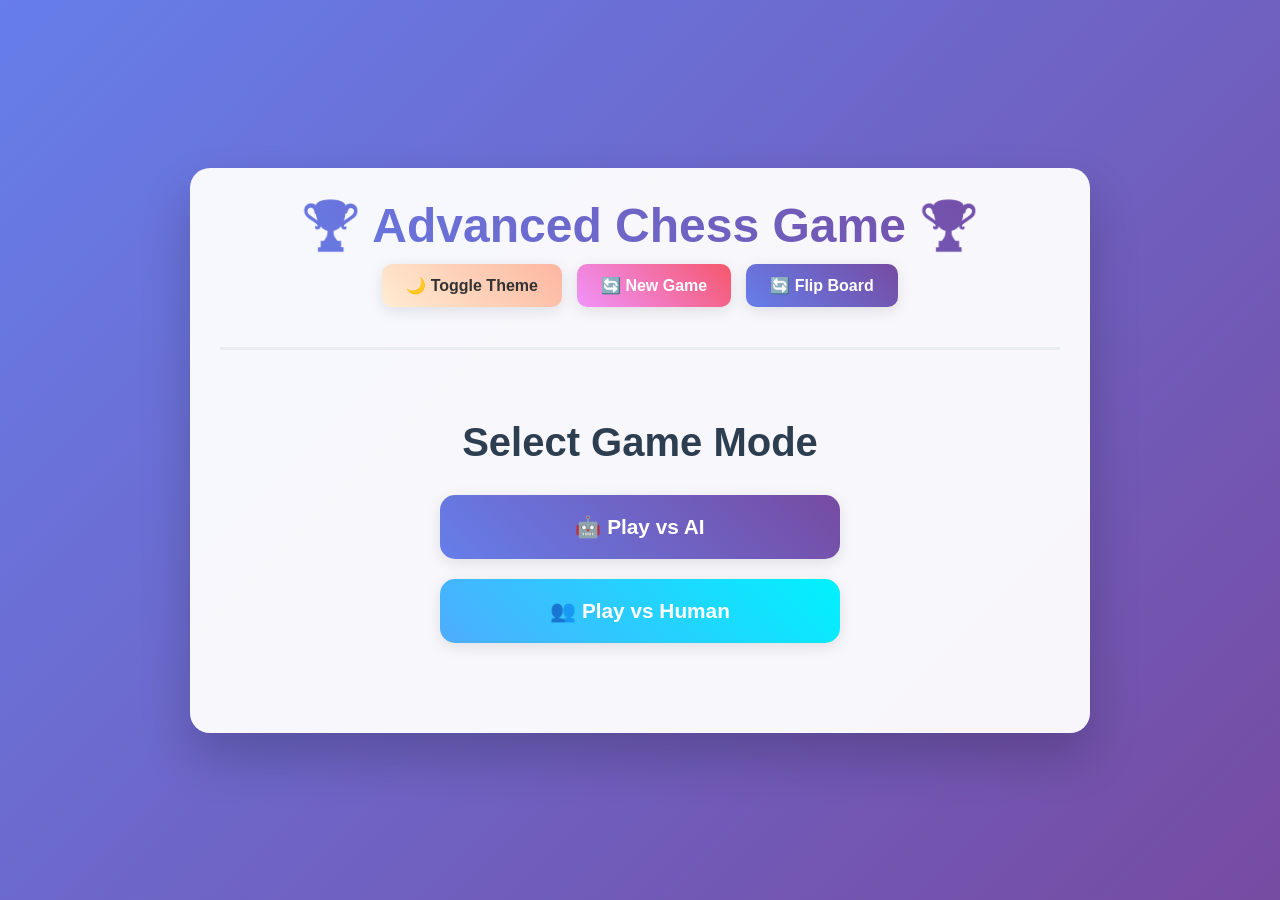
==== commit b219913a: "Implement feature X to enhance user experience and optimize performance" ====
--- a/index.html
+++ b/index.html
@@ -3,9 +3,9 @@
 <head>
     <meta charset="UTF-8">
     <meta name="viewport" content="width=device-width, initial-scale=1.0">
-    <title>Chess Game</title>
+    <title>Advanced Chess Game</title>
     <style>
-        /* Light Theme Styles */
+        /* ================================ CSS STYLES ================================ */
         * {
             margin: 0;
             padding: 0;
@@ -13,8 +13,8 @@
         }
 
         body {
-            font-family: 'Arial', sans-serif;
-            background: linear-gradient(135deg, #f5f7fa 0%, #c3cfe2 100%);
+            font-family: 'Segoe UI', Tahoma, Geneva, Verdana, sans-serif;
+            background: linear-gradient(135deg, #667eea 0%, #764ba2 100%);
             min-height: 100vh;
             display: flex;
             align-items: center;
@@ -23,515 +23,584 @@
             transition: all 0.3s ease;
         }
 
-        body.dark {
-            background: linear-gradient(135deg, #1a1a1a 0%, #2d3748 100%);
-            color: #e2e8f0;
-        }
-
-        .container {
-            max-width: 800px;
+        body.dark-theme {
+            background: linear-gradient(135deg, #2c3e50 0%, #34495e 100%);
+            color: #ecf0f1;
+        }
+
+        .game-container {
+            background: rgba(255, 255, 255, 0.95);
+            border-radius: 20px;
+            box-shadow: 0 25px 50px rgba(0, 0, 0, 0.2);
+            padding: 30px;
+            max-width: 900px;
             width: 100%;
             margin: 20px;
-            background: rgba(255, 255, 255, 0.95);
-            border-radius: 15px;
-            box-shadow: 0 20px 40px rgba(0, 0, 0, 0.1);
-            padding: 30px;
             transition: all 0.3s ease;
         }
 
-        body.dark .container {
-            background: rgba(26, 32, 44, 0.95);
-            border: 1px solid #4a5568;
-            box-shadow: 0 20px 40px rgba(0, 0, 0, 0.3);
-        }
-
-        header {
-            display: flex;
-            justify-content: space-between;
-            align-items: center;
+        body.dark-theme .game-container {
+            background: rgba(44, 62, 80, 0.95);
+            border: 1px solid #52637a;
+        }
+
+        .header {
+            text-align: center;
             margin-bottom: 30px;
             padding-bottom: 20px;
-            border-bottom: 2px solid #e9ecef;
-        }
-
-        body.dark header {
-            border-bottom-color: #4a5568;
-        }
-
-        header h1 {
-            color: #2c3e50;
-            font-size: 2.5em;
+            border-bottom: 3px solid #e9ecef;
+        }
+
+        body.dark-theme .header {
+            border-bottom-color: #52637a;
+        }
+
+        .header h1 {
+            font-size: 3em;
             font-weight: bold;
-            text-shadow: 2px 2px 4px rgba(0, 0, 0, 0.1);
-        }
-
-        body.dark header h1 {
-            color: #f7fafc;
+            margin-bottom: 10px;
+            background: linear-gradient(45deg, #667eea, #764ba2);
+            -webkit-background-clip: text;
+            -webkit-text-fill-color: transparent;
+            background-clip: text;
         }
 
         .controls {
             display: flex;
+            justify-content: center;
             gap: 15px;
-        }
-
-        button {
+            margin-bottom: 20px;
+            flex-wrap: wrap;
+        }
+
+        .btn {
             padding: 12px 24px;
             border: none;
-            border-radius: 8px;
+            border-radius: 10px;
             font-size: 16px;
             font-weight: 600;
             cursor: pointer;
             transition: all 0.3s ease;
-            box-shadow: 0 4px 8px rgba(0, 0, 0, 0.1);
-        }
-
-        button:hover {
+            box-shadow: 0 4px 15px rgba(0, 0, 0, 0.1);
+        }
+
+        .btn:hover {
             transform: translateY(-2px);
-            box-shadow: 0 6px 12px rgba(0, 0, 0, 0.15);
-        }
-
-        #theme-toggle {
-            background: #f39c12;
+            box-shadow: 0 8px 25px rgba(0, 0, 0, 0.2);
+        }
+
+        .btn-primary {
+            background: linear-gradient(45deg, #667eea, #764ba2);
             color: white;
-            font-size: 20px;
-            width: 50px;
-            height: 50px;
-            border-radius: 50%;
-        }
-
-        body.dark #theme-toggle {
-            background: #f6ad55;
-            color: #1a1a1a;
-        }
-
-        #new-game, #flip-board, #back-to-menu {
-            background: #3498db;
+        }
+
+        .btn-secondary {
+            background: linear-gradient(45deg, #f093fb, #f5576c);
             color: white;
         }
 
-        body.dark #new-game, body.dark #flip-board, body.dark #back-to-menu {
-            background: #4299e1;
-            color: #f7fafc;
-        }
-
+        .btn-success {
+            background: linear-gradient(45deg, #4facfe, #00f2fe);
+            color: white;
+        }
+
+        .btn-warning {
+            background: linear-gradient(45deg, #ffecd2, #fcb69f);
+            color: #333;
+        }
+
+        /* Mode Selection Styles */
         .mode-selection {
             text-align: center;
             padding: 40px 20px;
         }
 
         .mode-selection h2 {
+            font-size: 2.5em;
             margin-bottom: 30px;
             color: #2c3e50;
-            font-size: 2em;
-        }
-
-        body.dark .mode-selection h2 {
-            color: #f7fafc;
+        }
+
+        body.dark-theme .mode-selection h2 {
+            color: #ecf0f1;
         }
 
         .mode-btn {
-            background: #27ae60;
-            color: white;
-            padding: 20px 40px;
-            margin: 0 15px;
-            font-size: 18px;
-            border-radius: 12px;
-            min-width: 200px;
-        }
-
-        body.dark .mode-btn {
-            background: #48bb78;
-            color: #f7fafc;
-        }
-
-        .mode-btn:hover {
-            background: #219a52;
-        }
-
-        body.dark .mode-btn:hover {
-            background: #38a169;
-        }
-
-        .game-container {
-            text-align: center;
+            display: block;
+            width: 100%;
+            max-width: 400px;
+            margin: 20px auto;
+            padding: 20px;
+            font-size: 1.3em;
+            border-radius: 15px;
+        }
+
+        /* Game Board Styles */
+        .game-board-section {
+            display: flex;
+            flex-direction: column;
+            align-items: center;
         }
 
         .game-info {
             display: flex;
             justify-content: space-between;
             align-items: center;
+            width: 100%;
+            max-width: 600px;
             margin-bottom: 20px;
-            padding: 15px;
-            background: #f8f9fa;
-            border-radius: 10px;
-            border: 2px solid #e9ecef;
-        }
-
-        body.dark .game-info {
-            background: #2d3748;
-            border-color: #4a5568;
-        }
-
-        .player-info {
-            font-size: 1.3em;
+            gap: 20px;
+        }
+
+        .player-turn {
+            background: linear-gradient(45deg, #667eea, #764ba2);
+            color: white;
+            padding: 15px 30px;
+            border-radius: 15px;
+            font-size: 1.2em;
             font-weight: bold;
-            color: #2c3e50;
-        }
-
-        body.dark .player-info {
-            color: #f7fafc;
-        }
-
-        .status {
-            font-size: 1.1em;
-            color: #e74c3c;
-            font-weight: 600;
-        }
-
-        body.dark .status {
-            color: #fc8181;
-        }
-
-        .chess-board-container {
-            display: flex;
-            justify-content: center;
-            margin-bottom: 20px;
+            box-shadow: 0 4px 15px rgba(0, 0, 0, 0.2);
+        }
+
+        .game-status {
+            background: linear-gradient(45deg, #4facfe, #00f2fe);
+            color: white;
+            padding: 15px 30px;
+            border-radius: 15px;
+            font-weight: bold;
+            box-shadow: 0 4px 15px rgba(0, 0, 0, 0.2);
+        }
+
+        .game-status.check {
+            background: linear-gradient(45deg, #ff6b6b, #ee5a52);
+        }
+
+        .game-status.checkmate {
+            background: linear-gradient(45deg, #c44569, #f8b500);
         }
 
         .chess-board {
             display: grid;
-            grid-template-columns: repeat(8, 70px);
-            grid-template-rows: repeat(8, 70px);
+            grid-template-columns: repeat(8, 1fr);
+            grid-template-rows: repeat(8, 1fr);
+            width: 600px;
+            height: 600px;
             border: 4px solid #2c3e50;
-            border-radius: 8px;
+            border-radius: 15px;
+            box-shadow: 0 15px 35px rgba(0, 0, 0, 0.3);
             overflow: hidden;
-            box-shadow: 0 10px 20px rgba(0, 0, 0, 0.2);
-        }
-
-        body.dark .chess-board {
-            border-color: #f7fafc;
-            box-shadow: 0 10px 20px rgba(0, 0, 0, 0.4);
+            transition: transform 0.6s ease;
+        }
+
+        .chess-board.flipped {
+            transform: rotate(180deg);
         }
 
         .square {
             display: flex;
             align-items: center;
             justify-content: center;
-            font-size: 40px;
             cursor: pointer;
-            transition: all 0.2s ease;
+            transition: all 0.3s ease;
+            position: relative;
+            font-size: 50px;
+        }
+
+        .square.light {
+            background-color: #f0d9b5;
+        }
+
+        .square.dark {
+            background-color: #b58863;
+        }
+
+        .square:hover {
+            box-shadow: inset 0 0 20px rgba(102, 126, 234, 0.4);
+        }
+
+        .square.selected {
+            background-color: #667eea !important;
+            box-shadow: inset 0 0 30px rgba(0, 0, 0, 0.3);
+        }
+
+        .square.valid-move {
+            background-color: #4facfe !important;
+            box-shadow: inset 0 0 20px rgba(0, 0, 0, 0.2);
+        }
+
+        .square.valid-move::after {
+            content: '';
+            position: absolute;
+            width: 25px;
+            height: 25px;
+            background-color: rgba(79, 172, 254, 0.8);
+            border-radius: 50%;
+            pointer-events: none;
+        }
+
+        .square.last-move {
+            background-color: #f093fb !important;
+            box-shadow: inset 0 0 15px rgba(0, 0, 0, 0.2);
+        }
+
+        .square.in-check {
+            background-color: #ff6b6b !important;
+            box-shadow: inset 0 0 25px rgba(0, 0, 0, 0.4);
+            animation: pulse 1s infinite;
+        }
+
+        @keyframes pulse {
+            0% { box-shadow: inset 0 0 25px rgba(255, 107, 107, 0.4); }
+            50% { box-shadow: inset 0 0 35px rgba(255, 107, 107, 0.8); }
+            100% { box-shadow: inset 0 0 25px rgba(255, 107, 107, 0.4); }
+        }
+
+        .piece {
+            transition: all 0.3s ease;
+            cursor: pointer;
             user-select: none;
-        }
-
-        .square:hover {
-            transform: scale(1.05);
-            z-index: 1;
-            box-shadow: inset 0 0 0 3px #3498db;
-        }
-
-        body.dark .square:hover {
-            box-shadow: inset 0 0 0 3px #4299e1;
-        }
-
-        .square.light {
-            background: #f0d9b5;
-            color: #1a1a1a;
-        }
-
-        body.dark .square.light {
-            background: #f7fafc;
-            color: #1a1a1a;
-        }
-
-        .square.dark {
-            background: #b58863;
-            color: #f7fafc;
-        }
-
-        body.dark .square.dark {
-            background: #4a5568;
-            color: #f7fafc;
-        }
-
-        .square.selected {
-            background: #f39c12 !important;
-            box-shadow: inset 0 0 0 4px #e67e22;
-            color: #1a1a1a !important;
-        }
-
-        body.dark .square.selected {
-            background: #ed8936 !important;
-            box-shadow: inset 0 0 0 4px #dd6b20;
-            color: #1a1a1a !important;
-        }
-
-        .square.valid-move {
-            background: #2ecc71 !important;
-            box-shadow: inset 0 0 0 4px #27ae60;
-            color: #1a1a1a !important;
-        }
-
-        body.dark .square.valid-move {
-            background: #48bb78 !important;
-            box-shadow: inset 0 0 0 4px #38a169;
-            color: #1a1a1a !important;
-        }
-
-        .square.valid-move:hover {
-            background: #27ae60 !important;
-        }
-
-        body.dark .square.valid-move:hover {
-            background: #38a169 !important;
-        }
-
-        .square.in-check {
-            background: #e74c3c !important;
-            animation: pulse 1s infinite;
-            color: #1a1a1a !important;
-        }
-
-        body.dark .square.in-check {
-            background: #f56565 !important;
-            color: #1a1a1a !important;
-        }
-
-        @keyframes pulse {
-            0% { box-shadow: inset 0 0 0 4px #c0392b; }
-            50% { box-shadow: inset 0 0 0 8px #c0392b; }
-            100% { box-shadow: inset 0 0 0 4px #c0392b; }
-        }
-
-        body.dark .square.in-check {
-            animation: darkPulse 1s infinite;
-        }
-
-        @keyframes darkPulse {
-            0% { box-shadow: inset 0 0 0 4px #e53e3e; }
-            50% { box-shadow: inset 0 0 0 8px #e53e3e; }
-            100% { box-shadow: inset 0 0 0 4px #e53e3e; }
-        }
-
-        .game-controls {
+            filter: drop-shadow(3px 3px 6px rgba(0, 0, 0, 0.4));
+        }
+
+        .piece:hover {
+            transform: scale(1.1);
+            filter: drop-shadow(4px 4px 8px rgba(0, 0, 0, 0.6));
+        }
+
+        /* FIXED: Proper piece colors */
+        .piece.white {
+            color: #ffffff;
+            text-shadow: 2px 2px 4px rgba(0, 0, 0, 0.8);
+        }
+
+        .piece.black {
+            color: #2c3e50;
+            text-shadow: 1px 1px 2px rgba(255, 255, 255, 0.3);
+        }
+
+        .captured-pieces {
+            margin-top: 20px;
+            display: flex;
+            justify-content: space-between;
+            max-width: 600px;
+            width: 100%;
+        }
+
+        .captured-white, .captured-black {
+            background: rgba(0, 0, 0, 0.1);
+            padding: 10px 15px;
+            border-radius: 10px;
+            min-height: 60px;
+            flex: 1;
+            margin: 0 10px;
+        }
+
+        .captured-white h4, .captured-black h4 {
+            margin-bottom: 10px;
+            text-align: center;
+        }
+
+        .difficulty-selection {
             display: flex;
             justify-content: center;
-            gap: 20px;
-            margin-top: 20px;
+            gap: 15px;
+            margin: 20px 0;
+        }
+
+        .difficulty-btn {
+            padding: 10px 20px;
+            border: 2px solid #667eea;
+            background: transparent;
+            color: #667eea;
+            border-radius: 10px;
+            cursor: pointer;
+            transition: all 0.3s ease;
+        }
+
+        .difficulty-btn:hover, .difficulty-btn.active {
+            background: #667eea;
+            color: white;
         }
 
         .hidden {
-            display: none;
-        }
-
-        .debug-status {
-            font-size: 12px;
-            color: #666;
-            margin-bottom: 10px;
-        }
-
-        body.dark .debug-status {
-            color: #a0aec0;
-        }
-
+            display: none !important;
+        }
+
+        /* Animations */
+        @keyframes slideIn {
+            from {
+                opacity: 0;
+                transform: translateY(50px);
+            }
+            to {
+                opacity: 1;
+                transform: translateY(0);
+            }
+        }
+
+        .slide-in {
+            animation: slideIn 0.6s ease-out;
+        }
+
+        /* Responsive Design */
         @media (max-width: 768px) {
-            .container {
+            .chess-board {
+                width: 400px;
+                height: 400px;
+            }
+
+            .square {
+                font-size: 32px;
+            }
+
+            .game-container {
                 margin: 10px;
                 padding: 20px;
             }
-            
-            .chess-board {
-                grid-template-columns: repeat(8, 50px);
-                grid-template-rows: repeat(8, 50px);
-            }
-            
-            .square {
-                font-size: 30px;
-            }
-            
-            header {
+
+            .header h1 {
+                font-size: 2.2em;
+            }
+
+            .controls {
                 flex-direction: column;
-                gap: 20px;
-                text-align: center;
-            }
-            
-            .mode-btn {
-                display: block;
-                margin: 10px auto;
-                width: 100%;
-                max-width: 250px;
-            }
-            
+                align-items: center;
+            }
+
             .game-info {
                 flex-direction: column;
-                gap: 10px;
-                text-align: center;
-            }
-            
-            .game-controls {
-                flex-direction: column;
-                align-items: center;
-            }
-            
-            .game-controls button {
-                width: 200px;
+                gap: 15px;
+            }
+        }
+
+        @media (max-width: 480px) {
+            .chess-board {
+                width: 320px;
+                height: 320px;
+            }
+
+            .square {
+                font-size: 24px;
+            }
+
+            .btn {
+                padding: 10px 20px;
+                font-size: 14px;
             }
         }
     </style>
 </head>
 <body>
-    <div class="container">
-        <header>
-            <h1>Chess Game</h1>
+    <!-- ================================ HTML STRUCTURE ================================ -->
+    <div class="game-container">
+        <!-- Header Section -->
+        <div class="header">
+            <h1>🏆 Advanced Chess Game 🏆</h1>
             <div class="controls">
-                <button id="theme-toggle">🌙</button>
-                <button id="new-game">New Game</button>
+                <button class="btn btn-warning" id="theme-toggle">🌙 Toggle Theme</button>
+                <button class="btn btn-secondary" id="new-game-btn">🔄 New Game</button>
+                <button class="btn btn-primary" id="flip-board-btn">🔄 Flip Board</button>
             </div>
-        </header>
-
-        <!-- Debug status -->
-        <div class="debug-status">
-            <div id="status-game-functionality">game-functionality: loaded ✓</div>
-            <div id="status-ai-moves">ai-moves: loaded ✓</div>
-            <div id="status-game-ui">game-ui: loaded ✓</div>
-            <div id="status-toggle-theme">theme-toggle: loaded ✓</div>
         </div>
 
-        <div id="game-mode-selection" class="mode-selection">
+        <!-- Game Mode Selection -->
+        <div id="mode-selection" class="mode-selection">
             <h2>Select Game Mode</h2>
-            <button id="single-player" class="mode-btn">Single Player (vs AI)</button>
-            <button id="two-player" class="mode-btn">2 Player</button>
+            <button class="btn btn-primary mode-btn" id="vs-ai-btn">🤖 Play vs AI</button>
+            <button class="btn btn-success mode-btn" id="vs-human-btn">👥 Play vs Human</button>
+            
+            <!-- AI Difficulty Selection -->
+            <div id="difficulty-selection" class="difficulty-selection hidden">
+                <h3>Select AI Difficulty:</h3>
+                <div>
+                    <button class="difficulty-btn" data-difficulty="easy">Easy</button>
+                    <button class="difficulty-btn active" data-difficulty="medium">Medium</button>
+                    <button class="difficulty-btn" data-difficulty="hard">Hard</button>
+                </div>
+            </div>
         </div>
 
-        <div id="game-container" class="game-container hidden">
+        <!-- Game Board Section -->
+        <div id="game-section" class="game-board-section hidden">
+            <!-- Game Information -->
             <div class="game-info">
-                <div id="current-player" class="player-info">
-                    <span id="player-name">White's Turn</span>
+                <div class="player-turn" id="current-player">White's Turn</div>
+                <div class="game-status" id="game-status">Game Started</div>
+            </div>
+
+            <!-- Chess Board -->
+            <div class="chess-board" id="chess-board"></div>
+
+            <!-- Captured Pieces -->
+            <div class="captured-pieces">
+                <div class="captured-white">
+                    <h4>Captured Black Pieces</h4>
+                    <div id="captured-black-pieces"></div>
                 </div>
-                <div id="game-status" class="status"></div>
+                <div class="captured-black">
+                    <h4>Captured White Pieces</h4>
+                    <div id="captured-white-pieces"></div>
+                </div>
             </div>
-            
-            <div class="chess-board-container">
-                <div id="chess-board" class="chess-board"></div>
-            </div>
-            
-            <div class="game-controls">
-                <button id="flip-board">Flip Board</button>
-                <button id="back-to-menu">Back to Menu</button>
+
+            <!-- Game Controls -->
+            <div class="controls" style="margin-top: 20px;">
+                <button class="btn btn-secondary" id="back-to-menu-btn">🏠 Back to Menu</button>
+                <button class="btn btn-warning" id="undo-move-btn">↶ Undo Move</button>
+                <button class="btn btn-primary" id="hint-btn">💡 Get Hint</button>
             </div>
         </div>
     </div>
 
     <script>
-        // Chess Game Logic
+        /* ================================ JAVASCRIPT GAME LOGIC ================================ */
+
+        // ================================ CHESS PIECE DEFINITIONS ================================
+        const PIECES = {
+            KING: { white: '♔', black: '♚', value: 1000 },
+            QUEEN: { white: '♕', black: '♛', value: 9 },
+            ROOK: { white: '♖', black: '♜', value: 5 },
+            BISHOP: { white: '♗', black: '♝', value: 3 },
+            KNIGHT: { white: '♘', black: '♞', value: 3 },
+            PAWN: { white: '♙', black: '♟', value: 1 }
+        };
+
+        // ================================ CHESS GAME CLASS ================================
         class ChessGame {
             constructor() {
-                this.board = this.initializeBoard();
+                this.initializeGame();
+            }
+
+            initializeGame() {
+                this.board = this.createInitialBoard();
                 this.currentPlayer = 'white';
-                this.gameMode = null;
                 this.selectedSquare = null;
                 this.validMoves = [];
-                this.isGameOver = false;
-                this.boardFlipped = false;
+                this.gameMode = null;
+                this.aiDifficulty = 'medium';
+                this.gameOver = false;
+                this.winner = null;
+                this.capturedPieces = { white: [], black: [] };
                 this.moveHistory = [];
-                this.kings = { white: { row: 7, col: 4 }, black: { row: 0, col: 4 } };
-                this.castlingRights = {
-                    white: { kingside: true, queenside: true },
-                    black: { kingside: true, queenside: true }
-                };
-                console.log('ChessGame initialized');
-            }
-
-            initializeBoard() {
+                this.lastMove = null;
+                this.isFlipped = false;
+                this.kingPositions = { white: [7, 4], black: [0, 4] };
+            }
+
+            createInitialBoard() {
                 const board = Array(8).fill(null).map(() => Array(8).fill(null));
                 
-                // Place pawns
+                // FIXED: Proper color assignment
+                // Black pieces on top (rows 0-1)
+                const blackPieces = [
+                    PIECES.ROOK.black, PIECES.KNIGHT.black, PIECES.BISHOP.black, PIECES.QUEEN.black,
+                    PIECES.KING.black, PIECES.BISHOP.black, PIECES.KNIGHT.black, PIECES.ROOK.black
+                ];
+                
                 for (let col = 0; col < 8; col++) {
-                    board[1][col] = { type: 'pawn', color: 'black' };
-                    board[6][col] = { type: 'pawn', color: 'white' };
-                }
-                
-                // Place other pieces
-                const pieceOrder = ['rook', 'knight', 'bishop', 'queen', 'king', 'bishop', 'knight', 'rook'];
+                    board[0][col] = { piece: blackPieces[col], color: 'black', type: this.getPieceType(blackPieces[col]) };
+                    board[1][col] = { piece: PIECES.PAWN.black, color: 'black', type: 'PAWN' };
+                }
+
+                // White pieces on bottom (rows 6-7)
+                const whitePieces = [
+                    PIECES.ROOK.white, PIECES.KNIGHT.white, PIECES.BISHOP.white, PIECES.QUEEN.white,
+                    PIECES.KING.white, PIECES.BISHOP.white, PIECES.KNIGHT.white, PIECES.ROOK.white
+                ];
+                
                 for (let col = 0; col < 8; col++) {
-                    board[0][col] = { type: pieceOrder[col], color: 'black' };
-                    board[7][col] = { type: pieceOrder[col], color: 'white' };
-                }
-                
+                    board[6][col] = { piece: PIECES.PAWN.white, color: 'white', type: 'PAWN' };
+                    board[7][col] = { piece: whitePieces[col], color: 'white', type: this.getPieceType(whitePieces[col]) };
+                }
+
                 return board;
             }
 
-            getPieceSymbol(piece) {
-                const symbols = {
-                    white: {
-                        king: '♔', queen: '♕', rook: '♖', bishop: '♗', knight: '♘', pawn: '♙'
-                    },
-                    black: {
-                        king: '♚', queen: '♛', rook: '♜', bishop: '♝', knight: '♞', pawn: '♟'
-                    }
-                };
-                return piece ? symbols[piece.color][piece.type] : '';
-            }
-
-            isValidSquare(row, col) {
+            getPieceType(pieceSymbol) {
+                for (const [type, symbols] of Object.entries(PIECES)) {
+                    if (symbols.white === pieceSymbol || symbols.black === pieceSymbol) {
+                        return type;
+                    }
+                }
+                return null;
+            }
+
+            isValidPosition(row, col) {
                 return row >= 0 && row < 8 && col >= 0 && col < 8;
             }
 
-            getPossibleMoves(row, col) {
-                const piece = this.board[row][col];
+            getPieceAt(row, col) {
+                return this.isValidPosition(row, col) ? this.board[row][col] : null;
+            }
+
+            isSquareEmpty(row, col) {
+                return this.getPieceAt(row, col) === null;
+            }
+
+            isEnemyPiece(row, col, color) {
+                const piece = this.getPieceAt(row, col);
+                return piece && piece.color !== color;
+            }
+
+            isOwnPiece(row, col, color) {
+                const piece = this.getPieceAt(row, col);
+                return piece && piece.color === color;
+            }
+
+            // ================================ MOVE VALIDATION ================================
+            getValidMoves(fromRow, fromCol) {
+                const piece = this.getPieceAt(fromRow, fromCol);
                 if (!piece || piece.color !== this.currentPlayer) return [];
 
-                let moves = [];
-                
-                switch (piece.type) {
-                    case 'pawn':
-                        moves = this.getPawnMoves(row, col);
+                const moves = [];
+                const { type, color } = piece;
+
+                switch (type) {
+                    case 'PAWN':
+                        moves.push(...this.getPawnMoves(fromRow, fromCol, color));
                         break;
-                    case 'rook':
-                        moves = this.getRookMoves(row, col);
+                    case 'ROOK':
+                        moves.push(...this.getRookMoves(fromRow, fromCol));
                         break;
-                    case 'bishop':
-                        moves = this.getBishopMoves(row, col);
+                    case 'BISHOP':
+                        moves.push(...this.getBishopMoves(fromRow, fromCol));
                         break;
-                    case 'queen':
-                        moves = this.getQueenMoves(row, col);
+                    case 'QUEEN':
+                        moves.push(...this.getQueenMoves(fromRow, fromCol));
                         break;
-                    case 'king':
-                        moves = this.getKingMoves(row, col);
+                    case 'KING':
+                        moves.push(...this.getKingMoves(fromRow, fromCol));
                         break;
-                    case 'knight':
-                        moves = this.getKnightMoves(row, col);
+                    case 'KNIGHT':
+                        moves.push(...this.getKnightMoves(fromRow, fromCol));
                         break;
                 }
 
-                // Filter out moves that would leave king in check
-                return moves.filter(move => !this.wouldBeInCheck(row, col, move.row, move.col));
-            }
-
-            getPawnMoves(row, col) {
+                // Filter out moves that would put own king in check
+                return moves.filter(([toRow, toCol]) => !this.wouldBeInCheck(fromRow, fromCol, toRow, toCol, color));
+            }
+
+            getPawnMoves(row, col, color) {
                 const moves = [];
-                const piece = this.board[row][col];
-                const direction = piece.color === 'white' ? -1 : 1;
-                const startRow = piece.color === 'white' ? 6 : 1;
-
-                // Forward move
-                if (this.isValidSquare(row + direction, col) && !this.board[row + direction][col]) {
-                    moves.push({ row: row + direction, col });
+                const direction = color === 'white' ? -1 : 1;
+                const startRow = color === 'white' ? 6 : 1;
+
+                // One square forward
+                if (this.isSquareEmpty(row + direction, col)) {
+                    moves.push([row + direction, col]);
                     
                     // Two squares forward from starting position
-                    if (row === startRow && !this.board[row + 2 * direction][col]) {
-                        moves.push({ row: row + 2 * direction, col });
-                    }
-                }
-
-                // Captures
-                for (let dcol of [-1, 1]) {
+                    if (row === startRow && this.isSquareEmpty(row + 2 * direction, col)) {
+                        moves.push([row + 2 * direction, col]);
+                    }
+                }
+
+                // Diagonal captures
+                for (const colOffset of [-1, 1]) {
                     const newRow = row + direction;
-                    const newCol = col + dcol;
-                    if (this.isValidSquare(newRow, newCol)) {
-                        const target = this.board[newRow][newCol];
-                        if (target && target.color !== piece.color) {
-                            moves.push({ row: newRow, col: newCol });
-                        }
+                    const newCol = col + colOffset;
+                    if (this.isEnemyPiece(newRow, newCol, color)) {
+                        moves.push([newRow, newCol]);
                     }
                 }
 
@@ -542,23 +611,8 @@
                 const moves = [];
                 const directions = [[0, 1], [0, -1], [1, 0], [-1, 0]];
                 
-                for (let [drow, dcol] of directions) {
-                    for (let i = 1; i < 8; i++) {
-                        const newRow = row + drow * i;
-                        const newCol = col + dcol * i;
-                        
-                        if (!this.isValidSquare(newRow, newCol)) break;
-                        
-                        const target = this.board[newRow][newCol];
-                        if (!target) {
-                            moves.push({ row: newRow, col: newCol });
-                        } else {
-                            if (target.color !== this.board[row][col].color) {
-                                moves.push({ row: newRow, col: newCol });
-                            }
-                            break;
-                        }
-                    }
+                for (const [dRow, dCol] of directions) {
+                    moves.push(...this.getLinearMoves(row, col, dRow, dCol));
                 }
                 
                 return moves;
@@ -568,23 +622,8 @@
                 const moves = [];
                 const directions = [[1, 1], [1, -1], [-1, 1], [-1, -1]];
                 
-                for (let [drow, dcol] of directions) {
-                    for (let i = 1; i < 8; i++) {
-                        const newRow = row + drow * i;
-                        const newCol = col + dcol * i;
-                        
-                        if (!this.isValidSquare(newRow, newCol)) break;
-                        
-                        const target = this.board[newRow][newCol];
-                        if (!target) {
-                            moves.push({ row: newRow, col: newCol });
-                        } else {
-                            if (target.color !== this.board[row][col].color) {
-                                moves.push({ row: newRow, col: newCol });
-                            }
-                            break;
-                        }
-                    }
+                for (const [dRow, dCol] of directions) {
+                    moves.push(...this.getLinearMoves(row, col, dRow, dCol));
                 }
                 
                 return moves;
@@ -596,20 +635,15 @@
 
             getKingMoves(row, col) {
                 const moves = [];
-                const directions = [
-                    [-1, -1], [-1, 0], [-1, 1],
-                    [0, -1],           [0, 1],
-                    [1, -1],  [1, 0],  [1, 1]
-                ];
-                
-                for (let [drow, dcol] of directions) {
-                    const newRow = row + drow;
-                    const newCol = col + dcol;
+                const directions = [[-1,-1], [-1,0], [-1,1], [0,-1], [0,1], [1,-1], [1,0], [1,1]];
+                
+                for (const [dRow, dCol] of directions) {
+                    const newRow = row + dRow;
+                    const newCol = col + dCol;
                     
-                    if (this.isValidSquare(newRow, newCol)) {
-                        const target = this.board[newRow][newCol];
-                        if (!target || target.color !== this.board[row][col].color) {
-                            moves.push({ row: newRow, col: newCol });
+                    if (this.isValidPosition(newRow, newCol)) {
+                        if (this.isSquareEmpty(newRow, newCol) || this.isEnemyPiece(newRow, newCol, this.currentPlayer)) {
+                            moves.push([newRow, newCol]);
                         }
                     }
                 }
@@ -619,19 +653,15 @@
 
             getKnightMoves(row, col) {
                 const moves = [];
-                const knightMoves = [
-                    [-2, -1], [-2, 1], [-1, -2], [-1, 2],
-                    [1, -2], [1, 2], [2, -1], [2, 1]
-                ];
-                
-                for (let [drow, dcol] of knightMoves) {
-                    const newRow = row + drow;
-                    const newCol = col + dcol;
+                const knightMoves = [[-2,-1], [-2,1], [-1,-2], [-1,2], [1,-2], [1,2], [2,-1], [2,1]];
+                
+                for (const [dRow, dCol] of knightMoves) {
+                    const newRow = row + dRow;
+                    const newCol = col + dCol;
                     
-                    if (this.isValidSquare(newRow, newCol)) {
-                        const target = this.board[newRow][newCol];
-                        if (!target || target.color !== this.board[row][col].color) {
-                            moves.push({ row: newRow, col: newCol });
+                    if (this.isValidPosition(newRow, newCol)) {
+                        if (this.isSquareEmpty(newRow, newCol) || this.isEnemyPiece(newRow, newCol, this.currentPlayer)) {
+                            moves.push([newRow, newCol]);
                         }
                     }
                 }
@@ -639,16 +669,40 @@
                 return moves;
             }
 
+            getLinearMoves(row, col, dRow, dCol) {
+                const moves = [];
+                let newRow = row + dRow;
+                let newCol = col + dCol;
+                
+                while (this.isValidPosition(newRow, newCol)) {
+                    if (this.isSquareEmpty(newRow, newCol)) {
+                        moves.push([newRow, newCol]);
+                    } else if (this.isEnemyPiece(newRow, newCol, this.currentPlayer)) {
+                        moves.push([newRow, newCol]);
+                        break;
+                    } else {
+                        break;
+                    }
+                    newRow += dRow;
+                    newCol += dCol;
+                }
+                
+                return moves;
+            }
+
+            // ================================ GAME STATE CHECKS ================================
             isInCheck(color) {
-                const king = this.kings[color];
-                const opponentColor = color === 'white' ? 'black' : 'white';
-                
-                for (let row = 0; row < 8; row++) {
-                    for (let col = 0; col < 8; col++) {
-                        const piece = this.board[row][col];
-                        if (piece && piece.color === opponentColor) {
-                            const moves = this.getPossibleMovesWithoutCheckValidation(row, col);
-                            if (moves.some(move => move.row === king.row && move.col === king.col)) {
+                const kingPos = this.kingPositions[color];
+                return this.isSquareUnderAttack(kingPos[0], kingPos[1], color === 'white' ? 'black' : 'white');
+            }
+
+            isSquareUnderAttack(row, col, byColor) {
+                for (let r = 0; r < 8; r++) {
+                    for (let c = 0; c < 8; c++) {
+                        const piece = this.getPieceAt(r, c);
+                        if (piece && piece.color === byColor) {
+                            const moves = this.getValidMovesForPiece(r, c, piece.type, piece.color, false);
+                            if (moves.some(([moveRow, moveCol]) => moveRow === row && moveCol === col)) {
                                 return true;
                             }
                         }
@@ -657,23 +711,39 @@
                 return false;
             }
 
-            getPossibleMovesWithoutCheckValidation(row, col) {
-                const piece = this.board[row][col];
-                if (!piece) return [];
-
-                switch (piece.type) {
-                    case 'pawn': return this.getPawnMoves(row, col);
-                    case 'rook': return this.getRookMoves(row, col);
-                    case 'bishop': return this.getBishopMoves(row, col);
-                    case 'queen': return this.getQueenMoves(row, col);
-                    case 'king': return this.getKingMoves(row, col);
-                    case 'knight': return this.getKnightMoves(row, col);
-                    default: return [];
-                }
-            }
-
-            wouldBeInCheck(fromRow, fromCol, toRow, toCol) {
-                // Make temporary move
+            getValidMovesForPiece(row, col, type, color, checkForCheck = true) {
+                let moves = [];
+                
+                switch (type) {
+                    case 'PAWN':
+                        moves = this.getPawnMoves(row, col, color);
+                        break;
+                    case 'ROOK':
+                        moves = this.getRookMoves(row, col);
+                        break;
+                    case 'BISHOP':
+                        moves = this.getBishopMoves(row, col);
+                        break;
+                    case 'QUEEN':
+                        moves = this.getQueenMoves(row, col);
+                        break;
+                    case 'KING':
+                        moves = this.getKingMoves(row, col);
+                        break;
+                    case 'KNIGHT':
+                        moves = this.getKnightMoves(row, col);
+                        break;
+                }
+
+                if (checkForCheck) {
+                    return moves.filter(([toRow, toCol]) => !this.wouldBeInCheck(row, col, toRow, toCol, color));
+                }
+                
+                return moves;
+            }
+
+            wouldBeInCheck(fromRow, fromCol, toRow, toCol, color) {
+                // Make the move temporarily
                 const originalPiece = this.board[toRow][toCol];
                 const movingPiece = this.board[fromRow][fromCol];
                 
@@ -681,170 +751,200 @@
                 this.board[fromRow][fromCol] = null;
                 
                 // Update king position if king moved
-                if (movingPiece.type === 'king') {
-                    const oldKingPos = this.kings[movingPiece.color];
-                    this.kings[movingPiece.color] = { row: toRow, col: toCol };
-                    
-                    const inCheck = this.isInCheck(movingPiece.color);
-                    
-                    // Restore king position
-                    this.kings[movingPiece.color] = oldKingPos;
-                    
-                    // Restore board
-                    this.board[fromRow][fromCol] = movingPiece;
-                    this.board[toRow][toCol] = originalPiece;
-                    
-                    return inCheck;
-                } else {
-                    const inCheck = this.isInCheck(movingPiece.color);
-                    
-                    // Restore board
-                    this.board[fromRow][fromCol] = movingPiece;
-                    this.board[toRow][toCol] = originalPiece;
-                    
-                    return inCheck;
-                }
-            }
-
+                if (movingPiece.type === 'KING') {
+                    this.kingPositions[color] = [toRow, toCol];
+                }
+                
+                const inCheck = this.isInCheck(color);
+                
+                // Restore the board
+                this.board[fromRow][fromCol] = movingPiece;
+                this.board[toRow][toCol] = originalPiece;
+                
+                // Restore king position if king moved
+                if (movingPiece.type === 'KING') {
+                    this.kingPositions[color] = [fromRow, fromCol];
+                }
+                
+                return inCheck;
+            }
+
+            isCheckmate(color) {
+                if (!this.isInCheck(color)) return false;
+                
+                for (let row = 0; row < 8; row++) {
+                    for (let col = 0; col < 8; col++) {
+                        const piece = this.getPieceAt(row, col);
+                        if (piece && piece.color === color) {
+                            const validMoves = this.getValidMoves(row, col);
+                            if (validMoves.length > 0) return false;
+                        }
+                    }
+                }
+                return true;
+            }
+
+            isStalemate(color) {
+                if (this.isInCheck(color)) return false;
+                
+                for (let row = 0; row < 8; row++) {
+                    for (let col = 0; col < 8; col++) {
+                        const piece = this.getPieceAt(row, col);
+                        if (piece && piece.color === color) {
+                            const validMoves = this.getValidMoves(row, col);
+                            if (validMoves.length > 0) return false;
+                        }
+                    }
+                }
+                return true;
+            }
+
+            // ================================ GAME ACTIONS ================================
             makeMove(fromRow, fromCol, toRow, toCol) {
-                const piece = this.board[fromRow][fromCol];
-                const capturedPiece = this.board[toRow][toCol];
-                
-                // Make the move
+                const piece = this.getPieceAt(fromRow, fromCol);
+                const capturedPiece = this.getPieceAt(toRow, toCol);
+                
+                if (!piece || piece.color !== this.currentPlayer) return false;
+                
+                const validMoves = this.getValidMoves(fromRow, fromCol);
+                if (!validMoves.some(([r, c]) => r === toRow && c === toCol)) return false;
+                
+                // Store move for history
+                const move = {
+                    from: [fromRow, fromCol],
+                    to: [toRow, toCol],
+                    piece: piece,
+                    capturedPiece: capturedPiece,
+                    player: this.currentPlayer
+                };
+                
+                this.moveHistory.push(move);
+                this.lastMove = move;
+                
+                // Handle capture
+                if (capturedPiece) {
+                    this.capturedPieces[capturedPiece.color].push(capturedPiece);
+                }
+                
+                // Move the piece
                 this.board[toRow][toCol] = piece;
                 this.board[fromRow][fromCol] = null;
                 
-                // Update king position if king moved
-                if (piece.type === 'king') {
-                    this.kings[piece.color] = { row: toRow, col: toCol };
-                    this.castlingRights[piece.color].kingside = false;
-                    this.castlingRights[piece.color].queenside = false;
-                }
-                
-                // Update castling rights if rook moved
-                if (piece.type === 'rook') {
-                    if (fromCol === 0) {
-                        this.castlingRights[piece.color].queenside = false;
-                    } else if (fromCol === 7) {
-                        this.castlingRights[piece.color].kingside = false;
-                    }
-                }
-                
-                // Record move
-                this.moveHistory.push({
-                    from: { row: fromRow, col: fromCol },
-                    to: { row: toRow, col: toCol },
-                    piece: piece,
-                    captured: capturedPiece
-                });
+                // Update king position
+                if (piece.type === 'KING') {
+                    this.kingPositions[piece.color] = [toRow, toCol];
+                }
                 
                 // Switch players
                 this.currentPlayer = this.currentPlayer === 'white' ? 'black' : 'white';
                 
-                // Check for game over conditions
-                this.checkGameOver();
+                // Check for game end
+                this.checkGameEnd();
                 
                 return true;
             }
 
-            checkGameOver() {
-                const hasValidMoves = this.hasValidMoves(this.currentPlayer);
-                const inCheck = this.isInCheck(this.currentPlayer);
-                
-                if (!hasValidMoves) {
-                    if (inCheck) {
-                        this.isGameOver = true;
-                        return `${this.currentPlayer === 'white' ? 'Black' : 'White'} wins by checkmate!`;
+            checkGameEnd() {
+                const currentColor = this.currentPlayer;
+                
+                if (this.isCheckmate(currentColor)) {
+                    this.gameOver = true;
+                    this.winner = currentColor === 'white' ? 'black' : 'white';
+                } else if (this.isStalemate(currentColor)) {
+                    this.gameOver = true;
+                    this.winner = 'draw';
+                }
+            }
+
+            undoLastMove() {
+                if (this.moveHistory.length === 0) return false;
+                
+                const lastMove = this.moveHistory.pop();
+                const { from, to, piece, capturedPiece, player } = lastMove;
+                
+                // Restore the piece to original position
+                this.board[from[0]][from[1]] = piece;
+                this.board[to[0]][to[1]] = capturedPiece;
+                
+                // Restore captured piece
+                if (capturedPiece) {
+                    const capturedIndex = this.capturedPieces[capturedPiece.color].findIndex(p => 
+                        p.piece === capturedPiece.piece && p.type === capturedPiece.type
+                    );
+                    if (capturedIndex !== -1) {
+                        this.capturedPieces[capturedPiece.color].splice(capturedIndex, 1);
+                    }
+                }
+                
+                // Update king position
+                if (piece.type === 'KING') {
+                    this.kingPositions[piece.color] = from;
+                }
+                
+                // Restore player turn
+                this.currentPlayer = player;
+                this.gameOver = false;
+                this.winner = null;
+                
+                // Update last move
+                this.lastMove = this.moveHistory.length > 0 ? this.moveHistory[this.moveHistory.length - 1] : null;
+                
+                return true;
+            }
+
+            getGameStatus() {
+                if (this.gameOver) {
+                    if (this.winner === 'draw') {
+                        return 'Stalemate - Draw!';
                     } else {
-                        this.isGameOver = true;
-                        return "Game ends in stalemate!";
-                    }
-                } else if (inCheck) {
-                    return `${this.currentPlayer} is in check!`;
-                }
-                
-                return "";
-            }
-
-            hasValidMoves(color) {
-                for (let row = 0; row < 8; row++) {
-                    for (let col = 0; col < 8; col++) {
-                        const piece = this.board[row][col];
-                        if (piece && piece.color === color) {
-                            const moves = this.getPossibleMoves(row, col);
-                            if (moves.length > 0) {
-                                return true;
-                            }
-                        }
-                    }
+                        return `Checkmate! ${this.winner.charAt(0).toUpperCase() + this.winner.slice(1)} wins!`;
+                    }
+                } else if (this.isInCheck(this.currentPlayer)) {
+                    return `${this.currentPlayer.charAt(0).toUpperCase() + this.currentPlayer.slice(1)} is in check!`;
+                } else {
+                    return 'Game in progress';
+                }
+            }
+
+            reset() {
+                this.initializeGame();
+            }
+        }
+
+        // ================================ AI PLAYER ================================
+        class ChessAI {
+            constructor(game, difficulty = 'medium') {
+                this.game = game;
+                this.difficulty = difficulty;
+                this.maxDepth = this.getDepthForDifficulty(difficulty);
+            }
+
+            getDepthForDifficulty(difficulty) {
+                switch (difficulty) {
+                    case 'easy': return 1;
+                    case 'medium': return 2;
+                    case 'hard': return 3;
+                    default: return 2;
+                }
+            }
+
+            makeMove() {
+                const bestMove = this.getBestMove();
+                if (bestMove) {
+                    return this.game.makeMove(bestMove.from[0], bestMove.from[1], bestMove.to[0], bestMove.to[1]);
                 }
                 return false;
             }
 
-            reset() {
-                this.board = this.initializeBoard();
-                this.currentPlayer = 'white';
-                this.selectedSquare = null;
-                this.validMoves = [];
-                this.isGameOver = false;
-                this.boardFlipped = false;
-                this.moveHistory = [];
-                this.kings = { white: { row: 7, col: 4 }, black: { row: 0, col: 4 } };
-                this.castlingRights = {
-                    white: { kingside: true, queenside: true },
-                    black: { kingside: true, queenside: true }
-                };
-            }
-        }
-
-        // Chess AI
-        class ChessAI {
-            constructor() {
-                this.maxDepth = 3;
-                
-                this.pieceValues = {
-                    pawn: 100,
-                    knight: 320,
-                    bishop: 330,
-                    rook: 500,
-                    queen: 900,
-                    king: 20000
-                };
-
-                this.pawnTable = [
-                    [0,  0,  0,  0,  0,  0,  0,  0],
-                    [50, 50, 50, 50, 50, 50, 50, 50],
-                    [10, 10, 20, 30, 30, 20, 10, 10],
-                    [5,  5, 10, 25, 25, 10,  5,  5],
-                    [0,  0,  0, 20, 20,  0,  0,  0],
-                    [5, -5,-10,  0,  0,-10, -5,  5],
-                    [5, 10, 10,-20,-20, 10, 10,  5],
-                    [0,  0,  0,  0,  0,  0,  0,  0]
-                ];
-
-                this.knightTable = [
-                    [-50,-40,-30,-30,-30,-30,-40,-50],
-                    [-40,-20,  0,  0,  0,  0,-20,-40],
-                    [-30,  0, 10, 15, 15, 10,  0,-30],
-                    [-30,  5, 15, 20, 20, 15,  5,-30],
-                    [-30,  0, 15, 20, 20, 15,  0,-30],
-                    [-30,  5, 10, 15, 15, 10,  5,-30],
-                    [-40,-20,  0,  5,  5,  0,-20,-40],
-                    [-50,-40,-30,-30,-30,-30,-40,-50]
-                ];
-
-                console.log('ChessAI initialized');
-            }
-
-            getBestMove(game) {
-                const validMoves = this.getAllValidMoves(game, 'black');
-                if (validMoves.length === 0) return null;
+            getBestMove() {
+                const possibleMoves = this.getAllPossibleMoves('black');
+                if (possibleMoves.length === 0) return null;
 
                 let bestMove = null;
                 let bestScore = -Infinity;
 
-                for (let move of validMoves) {
-                    const score = this.minimax(game, move, this.maxDepth - 1, -Infinity, Infinity, false);
+                for (const move of possibleMoves) {
+                    const score = this.evaluateMove(move);
                     if (score > bestScore) {
                         bestScore = score;
                         bestMove = move;
@@ -854,68 +954,18 @@
                 return bestMove;
             }
 
-            minimax(game, move, depth, alpha, beta, maximizingPlayer) {
-                // Make the move
-                const originalPiece = game.board[move.to.row][move.to.col];
-                const movingPiece = game.board[move.from.row][move.from.col];
-                game.board[move.to.row][move.to.col] = movingPiece;
-                game.board[move.from.row][move.from.col] = null;
-
-                // Update king position if necessary
-                let kingMoved = false;
-                let originalKingPos = null;
-                if (movingPiece.type === 'king') {
-                    kingMoved = true;
-                    originalKingPos = { ...game.kings[movingPiece.color] };
-                    game.kings[movingPiece.color] = { row: move.to.row, col: move.to.col };
-                }
-
-                let score;
-                if (depth === 0 || this.isGameOver(game)) {
-                    score = this.evaluateBoard(game);
-                } else {
-                    const color = maximizingPlayer ? 'black' : 'white';
-                    const moves = this.getAllValidMoves(game, color);
-                    
-                    if (maximizingPlayer) {
-                        score = -Infinity;
-                        for (let nextMove of moves) {
-                            score = Math.max(score, this.minimax(game, nextMove, depth - 1, alpha, beta, false));
-                            alpha = Math.max(alpha, score);
-                            if (beta <= alpha) break;
-                        }
-                    } else {
-                        score = Infinity;
-                        for (let nextMove of moves) {
-                            score = Math.min(score, this.minimax(game, nextMove, depth - 1, alpha, beta, true));
-                            beta = Math.min(beta, score);
-                            if (beta <= alpha) break;
-                        }
-                    }
-                }
-
-                // Restore the board
-                game.board[move.from.row][move.from.col] = movingPiece;
-                game.board[move.to.row][move.to.col] = originalPiece;
-                
-                if (kingMoved) {
-                    game.kings[movingPiece.color] = originalKingPos;
-                }
-
-                return score;
-            }
-
-            getAllValidMoves(game, color) {
+            getAllPossibleMoves(color) {
                 const moves = [];
                 for (let row = 0; row < 8; row++) {
                     for (let col = 0; col < 8; col++) {
-                        const piece = game.board[row][col];
+                        const piece = this.game.getPieceAt(row, col);
                         if (piece && piece.color === color) {
-                            const pieceMoves = game.getPossibleMoves(row, col);
-                            for (let move of pieceMoves) {
+                            const validMoves = this.game.getValidMoves(row, col);
+                            for (const [toRow, toCol] of validMoves) {
                                 moves.push({
-                                    from: { row, col },
-                                    to: { row: move.row, col: move.col }
+                                    from: [row, col],
+                                    to: [toRow, toCol],
+                                    piece: piece
                                 });
                             }
                         }
@@ -924,394 +974,331 @@
                 return moves;
             }
 
-            evaluateBoard(game) {
+            evaluateMove(move) {
+                const [fromRow, fromCol] = move.from;
+                const [toRow, toCol] = move.to;
+                
                 let score = 0;
+                const targetPiece = this.game.getPieceAt(toRow, toCol);
+                
+                // Prioritize captures
+                if (targetPiece) {
+                    score += PIECES[targetPiece.type].value * 10;
+                }
+                
+                // Prioritize center control
+                const centerDistance = Math.abs(toRow - 3.5) + Math.abs(toCol - 3.5);
+                score += (7 - centerDistance) * 2;
+                
+                // Add some randomness based on difficulty
+                if (this.difficulty === 'easy') {
+                    score += Math.random() * 50;
+                } else if (this.difficulty === 'medium') {
+                    score += Math.random() * 20;
+                } else {
+                    score += Math.random() * 5;
+                }
+                
+                return score;
+            }
+
+            setDifficulty(difficulty) {
+                this.difficulty = difficulty;
+                this.maxDepth = this.getDepthForDifficulty(difficulty);
+            }
+        }
+
+        // ================================ UI CONTROLLER ================================
+        class ChessUI {
+            constructor() {
+                this.game = new ChessGame();
+                this.ai = new ChessAI(this.game);
+                this.isWaitingForAI = false;
+                
+                this.initializeElements();
+                this.setupEventListeners();
+                this.showModeSelection();
+            }
+
+            initializeElements() {
+                this.boardElement = document.getElementById('chess-board');
+                this.currentPlayerElement = document.getElementById('current-player');
+                this.gameStatusElement = document.getElementById('game-status');
+                this.capturedWhiteElement = document.getElementById('captured-white-pieces');
+                this.capturedBlackElement = document.getElementById('captured-black-pieces');
+                
+                this.modeSelectionElement = document.getElementById('mode-selection');
+                this.gameSectionElement = document.getElementById('game-section');
+                this.difficultySelectionElement = document.getElementById('difficulty-selection');
+            }
+
+            setupEventListeners() {
+                // Mode selection
+                document.getElementById('vs-ai-btn').addEventListener('click', () => {
+                    this.showDifficultySelection();
+                });
+
+                document.getElementById('vs-human-btn').addEventListener('click', () => {
+                    this.startGame('human');
+                });
+
+                // Difficulty selection
+                document.querySelectorAll('.difficulty-btn').forEach(btn => {
+                    btn.addEventListener('click', (e) => {
+                        document.querySelectorAll('.difficulty-btn').forEach(b => b.classList.remove('active'));
+                        e.target.classList.add('active');
+                        const difficulty = e.target.dataset.difficulty;
+                        this.ai.setDifficulty(difficulty);
+                        this.startGame('ai');
+                    });
+                });
+
+                // Game controls
+                document.getElementById('new-game-btn').addEventListener('click', () => this.newGame());
+                document.getElementById('back-to-menu-btn').addEventListener('click', () => this.showModeSelection());
+                document.getElementById('flip-board-btn').addEventListener('click', () => this.flipBoard());
+                document.getElementById('undo-move-btn').addEventListener('click', () => this.undoMove());
+                document.getElementById('hint-btn').addEventListener('click', () => this.showHint());
+                document.getElementById('theme-toggle').addEventListener('click', () => this.toggleTheme());
+            }
+
+            showModeSelection() {
+                this.modeSelectionElement.classList.remove('hidden');
+                this.gameSectionElement.classList.add('hidden');
+                this.difficultySelectionElement.classList.add('hidden');
+            }
+
+            showDifficultySelection() {
+                this.difficultySelectionElement.classList.remove('hidden');
+            }
+
+            startGame(mode) {
+                this.game.gameMode = mode;
+                this.game.reset();
+                this.modeSelectionElement.classList.add('hidden');
+                this.gameSectionElement.classList.remove('hidden');
+                this.gameSectionElement.classList.add('slide-in');
+                this.renderBoard();
+                this.updateUI();
+            }
+
+            newGame() {
+                this.game.reset();
+                this.renderBoard();
+                this.updateUI();
+            }
+
+            flipBoard() {
+                this.game.isFlipped = !this.game.isFlipped;
+                this.boardElement.classList.toggle('flipped');
+            }
+
+            undoMove() {
+                if (this.game.gameMode === 'ai' && this.game.moveHistory.length >= 2) {
+                    // Undo both player and AI move
+                    this.game.undoLastMove();
+                    this.game.undoLastMove();
+                } else if (this.game.gameMode === 'human') {
+                    this.game.undoLastMove();
+                }
+                this.renderBoard();
+                this.updateUI();
+            }
+
+            showHint() {
+                if (this.game.selectedSquare) {
+                    const [row, col] = this.game.selectedSquare;
+                    const validMoves = this.game.getValidMoves(row, col);
+                    if (validMoves.length > 0) {
+                        const randomMove = validMoves[Math.floor(Math.random() * validMoves.length)];
+                        this.highlightSquare(randomMove[0], randomMove[1], 'hint');
+                    }
+                }
+            }
+
+            toggleTheme() {
+                document.body.classList.toggle('dark-theme');
+                const themeBtn = document.getElementById('theme-toggle');
+                themeBtn.textContent = document.body.classList.contains('dark-theme') ? '☀️ Toggle Theme' : '🌙 Toggle Theme';
+            }
+
+            renderBoard() {
+                this.boardElement.innerHTML = '';
                 
                 for (let row = 0; row < 8; row++) {
                     for (let col = 0; col < 8; col++) {
-                        const piece = game.board[row][col];
-                        if (piece) {
-                            let pieceScore = this.pieceValues[piece.type];
-                            
-                            // Add positional bonus
-                            if (piece.type === 'pawn') {
-                                pieceScore += this.getPawnPositionValue(row, col, piece.color);
-                            } else if (piece.type === 'knight') {
-                                pieceScore += this.getKnightPositionValue(row, col, piece.color);
-                            }
-                            
-                            if (piece.color === 'black') {
-                                score += pieceScore;
-                            } else {
-                                score -= pieceScore;
-                            }
-                        }
-                    }
-                }
-
-                // Add bonus for controlling center
-                score += this.evaluateCenterControl(game);
-                
-                // Penalize being in check
-                if (game.isInCheck('black')) score -= 50;
-                if (game.isInCheck('white')) score += 50;
-
-                return score;
-            }
-
-            getPawnPositionValue(row, col, color) {
-                const table = color === 'white' ? this.pawnTable : this.pawnTable.slice().reverse();
-                return table[row][col];
-            }
-
-            getKnightPositionValue(row, col, color) {
-                const table = color === 'white' ? this.knightTable : this.knightTable.slice().reverse();
-                return table[row][col];
-            }
-
-            evaluateCenterControl(game) {
-                let score = 0;
-                const centerSquares = [[3, 3], [3, 4], [4, 3], [4, 4]];
-                
-                for (let [row, col] of centerSquares) {
-                    const piece = game.board[row][col];
-                    if (piece) {
-                        if (piece.color === 'black') {
-                            score += 10;
-                        } else {
-                            score -= 10;
-                        }
-                    }
-                }
-                
-                return score;
-            }
-
-            isGameOver(game) {
-                return !game.hasValidMoves('white') || !game.hasValidMoves('black');
-            }
-        }
-
-        // Chess UI
-        class ChessUI {
-            constructor() {
-                console.log('ChessUI constructor called');
-                
-                this.game = new ChessGame();
-                this.ai = new ChessAI();
-                this.boardElement = document.getElementById('chess-board');
-                
-                if (!this.boardElement) {
-                    console.error('Chess board element not found!');
+                        const square = this.createSquare(row, col);
+                        this.boardElement.appendChild(square);
+                    }
+                }
+            }
+
+            createSquare(row, col) {
+                const square = document.createElement('div');
+                square.className = `square ${(row + col) % 2 === 0 ? 'light' : 'dark'}`;
+                square.dataset.row = row;
+                square.dataset.col = col;
+
+                const piece = this.game.getPieceAt(row, col);
+                if (piece) {
+                    const pieceElement = document.createElement('span');
+                    pieceElement.className = `piece ${piece.color}`;
+                    pieceElement.textContent = piece.piece;
+                    square.appendChild(pieceElement);
+                }
+
+                // Highlight special squares
+                this.addSquareHighlights(square, row, col);
+                
+                square.addEventListener('click', () => this.handleSquareClick(row, col));
+                return square;
+            }
+
+            addSquareHighlights(square, row, col) {
+                // Selected square
+                if (this.game.selectedSquare && 
+                    this.game.selectedSquare[0] === row && this.game.selectedSquare[1] === col) {
+                    square.classList.add('selected');
+                }
+
+                // Valid moves
+                if (this.game.validMoves.some(([r, c]) => r === row && c === col)) {
+                    square.classList.add('valid-move');
+                }
+
+                // Last move
+                if (this.game.lastMove) {
+                    const { from, to } = this.game.lastMove;
+                    if ((from[0] === row && from[1] === col) || (to[0] === row && to[1] === col)) {
+                        square.classList.add('last-move');
+                    }
+                }
+
+                // King in check
+                if (this.game.isInCheck(this.game.currentPlayer)) {
+                    const kingPos = this.game.kingPositions[this.game.currentPlayer];
+                    if (kingPos[0] === row && kingPos[1] === col) {
+                        square.classList.add('in-check');
+                    }
+                }
+            }
+
+            highlightSquare(row, col, type) {
+                setTimeout(() => {
+                    const square = this.boardElement.children[row * 8 + col];
+                    square.classList.add(type);
+                    setTimeout(() => square.classList.remove(type), 2000);
+                }, 100);
+            }
+
+            handleSquareClick(row, col) {
+                if (this.game.gameOver || this.isWaitingForAI) return;
+
+                const clickedPiece = this.game.getPieceAt(row, col);
+
+                // If no square is selected
+                if (!this.game.selectedSquare) {
+                    if (clickedPiece && clickedPiece.color === this.game.currentPlayer) {
+                        this.selectSquare(row, col);
+                    }
                     return;
                 }
 
-                this.initializeEventListeners();
-                this.createBoard();
-                
-                console.log('ChessUI initialized successfully');
-            }
-
-            initializeEventListeners() {
-                console.log('Setting up event listeners...');
-                
-                document.getElementById('single-player').addEventListener('click', () => {
-                    console.log('single-player clicked');
-                    this.startGame('single');
-                });
-
-                document.getElementById('two-player').addEventListener('click', () => {
-                    console.log('two-player clicked');
-                    this.startGame('two');
-                });
-
-                document.getElementById('new-game').addEventListener('click', () => {
-                    console.log('new-game clicked');
-                    this.showModeSelection();
-                });
-
-                document.getElementById('flip-board').addEventListener('click', () => {
-                    console.log('flip-board clicked');
-                    this.flipBoard();
-                });
-
-                document.getElementById('back-to-menu').addEventListener('click', () => {
-                    console.log('back-to-menu clicked');
-                    this.showModeSelection();
-                });
-
-                console.log('Event listeners set up successfully');
-            }
-
-            startGame(mode) {
-                console.log('Starting game in mode:', mode);
-                this.game.gameMode = mode;
-                this.game.reset();
-                
-                document.getElementById('game-mode-selection').classList.add('hidden');
-                document.getElementById('game-container').classList.remove('hidden');
-                
-                this.updateDisplay();
-            }
-
-            showModeSelection() {
-                console.log('Showing mode selection');
-                document.getElementById('game-container').classList.add('hidden');
-                document.getElementById('game-mode-selection').classList.remove('hidden');
-                
-                this.game.reset();
-            }
-
-            createBoard() {
-                console.log('Creating board...');
-                this.boardElement.innerHTML = '';
-                
-                for (let row = 0; row < 8; row++) {
-                    for (let col = 0; col < 8; col++) {
-                        const square = document.createElement('div');
-                        square.className = 'square';
-                        square.dataset.row = row;
-                        square.dataset.col = col;
-                        
-                        // Add checkerboard pattern
-                        if ((row + col) % 2 === 0) {
-                            square.classList.add('light');
-                        } else {
-                            square.classList.add('dark');
-                        }
-                        
-                        square.addEventListener('click', (e) => {
-                            const r = parseInt(e.currentTarget.dataset.row);
-                            const c = parseInt(e.currentTarget.dataset.col);
-                            console.log('square clicked display coords:', r, c);
-                            this.handleSquareClick(r, c);
-                        });
-                        
-                        this.boardElement.appendChild(square);
-                    }
-                }
-                
-                this.updateDisplay();
-                console.log('Board created successfully');
-            }
-
-            updateDisplay() {
-                // Clear all squares
-                const squares = this.boardElement.querySelectorAll('.square');
-                squares.forEach(square => {
-                    square.textContent = '';
-                    square.classList.remove('selected', 'valid-move', 'in-check');
-                });
-
-                // Place pieces
-                for (let row = 0; row < 8; row++) {
-                    for (let col = 0; col < 8; col++) {
-                        const displayRow = this.game.boardFlipped ? 7 - row : row;
-                        const displayCol = this.game.boardFlipped ? 7 - col : col;
-                        const piece = this.game.board[row][col];
-                        const squareIndex = displayRow * 8 + displayCol;
-                        const square = squares[squareIndex];
-                        
-                        if (piece && square) {
-                            square.textContent = this.game.getPieceSymbol(piece);
-                            square.setAttribute('data-actual-row', row);
-                            square.setAttribute('data-actual-col', col);
-                        }
-                    }
-                }
-
-                // Highlight selected square
-                if (this.game.selectedSquare) {
-                    const { row, col } = this.game.selectedSquare;
-                    const displayRow = this.game.boardFlipped ? 7 - row : row;
-                    const displayCol = this.game.boardFlipped ? 7 - col : col;
-                    const squareIndex = displayRow * 8 + displayCol;
-                    if (squares[squareIndex]) {
-                        squares[squareIndex].classList.add('selected');
-                    }
-                }
-
-                // Highlight valid moves
-                this.game.validMoves.forEach(move => {
-                    const displayRow = this.game.boardFlipped ? 7 - move.row : move.row;
-                    const displayCol = this.game.boardFlipped ? 7 - move.col : move.col;
-                    const squareIndex = displayRow * 8 + displayCol;
-                    if (squares[squareIndex]) {
-                        squares[squareIndex].classList.add('valid-move');
-                    }
-                });
-
-                // Highlight king in check
-                if (this.game.isInCheck(this.game.currentPlayer)) {
-                    const king = this.game.kings[this.game.currentPlayer];
-                    const displayRow = this.game.boardFlipped ? 7 - king.row : king.row;
-                    const displayCol = this.game.boardFlipped ? 7 - king.col : king.col;
-                    const squareIndex = displayRow * 8 + displayCol;
-                    if (squares[squareIndex]) {
-                        squares[squareIndex].classList.add('in-check');
-                    }
-                }
-
-                this.updateGameInfo();
-            }
-
-            updateGameInfo() {
-                const playerName = document.getElementById('player-name');
-                const gameStatus = document.getElementById('game-status');
-                
-                if (!playerName || !gameStatus) return;
-                
-                if (this.game.isGameOver) {
-                    playerName.textContent = "Game Over";
-                    gameStatus.textContent = this.game.checkGameOver();
+                const [selectedRow, selectedCol] = this.game.selectedSquare;
+
+                // If clicking the same square, deselect
+                if (selectedRow === row && selectedCol === col) {
+                    this.deselectSquare();
+                    return;
+                }
+
+                // If clicking another own piece, select it
+                if (clickedPiece && clickedPiece.color === this.game.currentPlayer) {
+                    this.selectSquare(row, col);
+                    return;
+                }
+
+                // Try to make a move
+                if (this.game.makeMove(selectedRow, selectedCol, row, col)) {
+                    this.deselectSquare();
+                    this.renderBoard();
+                    this.updateUI();
+
+                    // AI move
+                    if (this.game.gameMode === 'ai' && this.game.currentPlayer === 'black' && !this.game.gameOver) {
+                        this.makeAIMove();
+                    }
                 } else {
-                    const currentPlayerName = this.game.currentPlayer === 'white' ? 'White' : 'Black';
-                    playerName.textContent = `${currentPlayerName}'s Turn`;
-                    
-                    const status = this.game.checkGameOver();
-                    gameStatus.textContent = status;
-                    
-                    if (this.game.gameMode === 'single' && this.game.currentPlayer === 'black' && !this.game.isGameOver) {
-                        gameStatus.textContent = "AI is thinking...";
-                        setTimeout(() => this.makeAIMove(), 500);
-                    }
-                }
-            }
-
-            handleSquareClick(displayRow, displayCol) {
-                if (this.game.isGameOver) return;
-                if (this.game.gameMode === 'single' && this.game.currentPlayer === 'black') return;
-
-                // Convert display coordinates to actual board coordinates
-                const actualRow = this.game.boardFlipped ? 7 - displayRow : displayRow;
-                const actualCol = this.game.boardFlipped ? 7 - displayCol : displayCol;
-
-                console.log('Converted coords:', {displayRow, displayCol}, 'to', {actualRow, actualCol});
-
-                // If clicking on a valid move, make the move
-                if (this.game.selectedSquare && 
-                    this.game.validMoves.some(move => move.row === actualRow && move.col === actualCol)) {
-                    
-                    console.log('Making move from', this.game.selectedSquare, 'to', {actualRow, actualCol});
-                    
-                    this.game.makeMove(
-                        this.game.selectedSquare.row, 
-                        this.game.selectedSquare.col, 
-                        actualRow, 
-                        actualCol
-                    );
-                    
-                    this.game.selectedSquare = null;
-                    this.game.validMoves = [];
-                    
-                    // Flip board in 2-player mode
-                    if (this.game.gameMode === 'two' && !this.game.isGameOver) {
-                        this.flipBoard();
-                    }
-                    
-                    this.updateDisplay();
-                    return;
-                }
-
-                // Select a piece
-                const piece = this.game.board[actualRow][actualCol];
-                if (piece && piece.color === this.game.currentPlayer) {
-                    console.log('Selecting piece:', piece, 'at', {actualRow, actualCol});
-                    this.game.selectedSquare = { row: actualRow, col: actualCol };
-                    this.game.validMoves = this.game.getPossibleMoves(actualRow, actualCol);
-                    console.log('Valid moves:', this.game.validMoves);
+                    this.deselectSquare();
+                }
+            }
+
+            selectSquare(row, col) {
+                this.game.selectedSquare = [row, col];
+                this.game.validMoves = this.game.getValidMoves(row, col);
+                this.renderBoard();
+            }
+
+            deselectSquare() {
+                this.game.selectedSquare = null;
+                this.game.validMoves = [];
+                this.renderBoard();
+            }
+
+            makeAIMove() {
+                this.isWaitingForAI = true;
+                this.gameStatusElement.textContent = 'AI is thinking...';
+                
+                setTimeout(() => {
+                    this.ai.makeMove();
+                    this.renderBoard();
+                    this.updateUI();
+                    this.isWaitingForAI = false;
+                }, 1000);
+            }
+
+            updateUI() {
+                this.updatePlayerTurn();
+                this.updateGameStatus();
+                this.updateCapturedPieces();
+            }
+
+            updatePlayerTurn() {
+                const currentPlayerName = this.game.currentPlayer.charAt(0).toUpperCase() + this.game.currentPlayer.slice(1);
+                this.currentPlayerElement.textContent = this.game.gameOver ? 
+                    'Game Over' : `${currentPlayerName}'s Turn`;
+            }
+
+            updateGameStatus() {
+                const status = this.game.getGameStatus();
+                this.gameStatusElement.textContent = status;
+                
+                if (this.game.gameOver) {
+                    if (this.game.winner === 'draw') {
+                        this.gameStatusElement.className = 'game-status';
+                    } else {
+                        this.gameStatusElement.className = 'game-status checkmate';
+                    }
+                } else if (this.game.isInCheck(this.game.currentPlayer)) {
+                    this.gameStatusElement.className = 'game-status check';
                 } else {
-                    this.game.selectedSquare = null;
-                    this.game.validMoves = [];
-                }
-
-                this.updateDisplay();
-            }
-
-            makeAIMove() {
-                if (this.game.isGameOver || this.game.currentPlayer !== 'black') return;
-
-                console.log('AI making move...');
-                const aiMove = this.ai.getBestMove(this.game);
-                if (aiMove) {
-                    console.log('AI move:', aiMove);
-                    this.game.makeMove(aiMove.from.row, aiMove.from.col, aiMove.to.row, aiMove.to.col);
-                    this.updateDisplay();
-                }
-            }
-
-            flipBoard() {
-                this.game.boardFlipped = !this.game.boardFlipped;
-                this.updateDisplay();
-            }
-        }
-
-        // Theme Toggle
-        class ThemeToggle {
-            constructor() {
-                console.log('ThemeToggle constructor called');
-                
-                this.themeToggle = document.getElementById('theme-toggle');
-                
-                if (!this.themeToggle) {
-                    console.error('Theme toggle element not found!');
-                    return;
-                }
-                
-                this.currentTheme = localStorage.getItem('chess-theme') || 'light';
-                
-                this.initializeTheme();
-                this.initializeEventListeners();
-                
-                console.log('ThemeToggle initialized (current theme:', this.currentTheme, ')');
-            }
-
-            initializeEventListeners() {
-                this.themeToggle.addEventListener('click', () => {
-                    console.log('theme-toggle clicked');
-                    this.toggleTheme();
-                });
-            }
-
-            initializeTheme() {
-                this.applyTheme(this.currentTheme);
-                this.updateToggleButton();
-            }
-
-            toggleTheme() {
-                this.currentTheme = this.currentTheme === 'light' ? 'dark' : 'light';
-                this.applyTheme(this.currentTheme);
-                this.updateToggleButton();
-                localStorage.setItem('chess-theme', this.currentTheme);
-                console.log('Theme changed to:', this.currentTheme);
-            }
-
-            applyTheme(theme) {
-                document.body.className = theme === 'dark' ? 'dark' : '';
-            }
-
-            updateToggleButton() {
-                this.themeToggle.textContent = this.currentTheme === 'light' ? '🌙' : '☀️';
-                this.themeToggle.setAttribute('title', 
-                    this.currentTheme === 'light' ? 'Switch to Dark Mode' : 'Switch to Light Mode'
-                );
-            }
-        }
-
-        // Initialize everything when DOM is loaded
+                    this.gameStatusElement.className = 'game-status';
+                }
+            }
+
+            updateCapturedPieces() {
+                this.capturedWhiteElement.innerHTML = this.game.capturedPieces.white
+                    .map(piece => `<span class="piece white">${piece.piece}</span>`).join(' ');
+                
+                this.capturedBlackElement.innerHTML = this.game.capturedPieces.black
+                    .map(piece => `<span class="piece black">${piece.piece}</span>`).join(' ');
+            }
+        }
+
+        // ================================ INITIALIZE GAME ================================
         document.addEventListener('DOMContentLoaded', () => {
-            console.log('DOM loaded, initializing all components...');
-            
-            try {
-                window.chessUI = new ChessUI();
-                window.themeToggle = new ThemeToggle();
-                console.log('All components initialized successfully!');
-            } catch (err) {
-                console.error('Failed to initialize components:', err);
-            }
+            new ChessUI();
         });
-
-        console.log('All scripts loaded inline successfully!');
     </script>
 </body>
 </html>
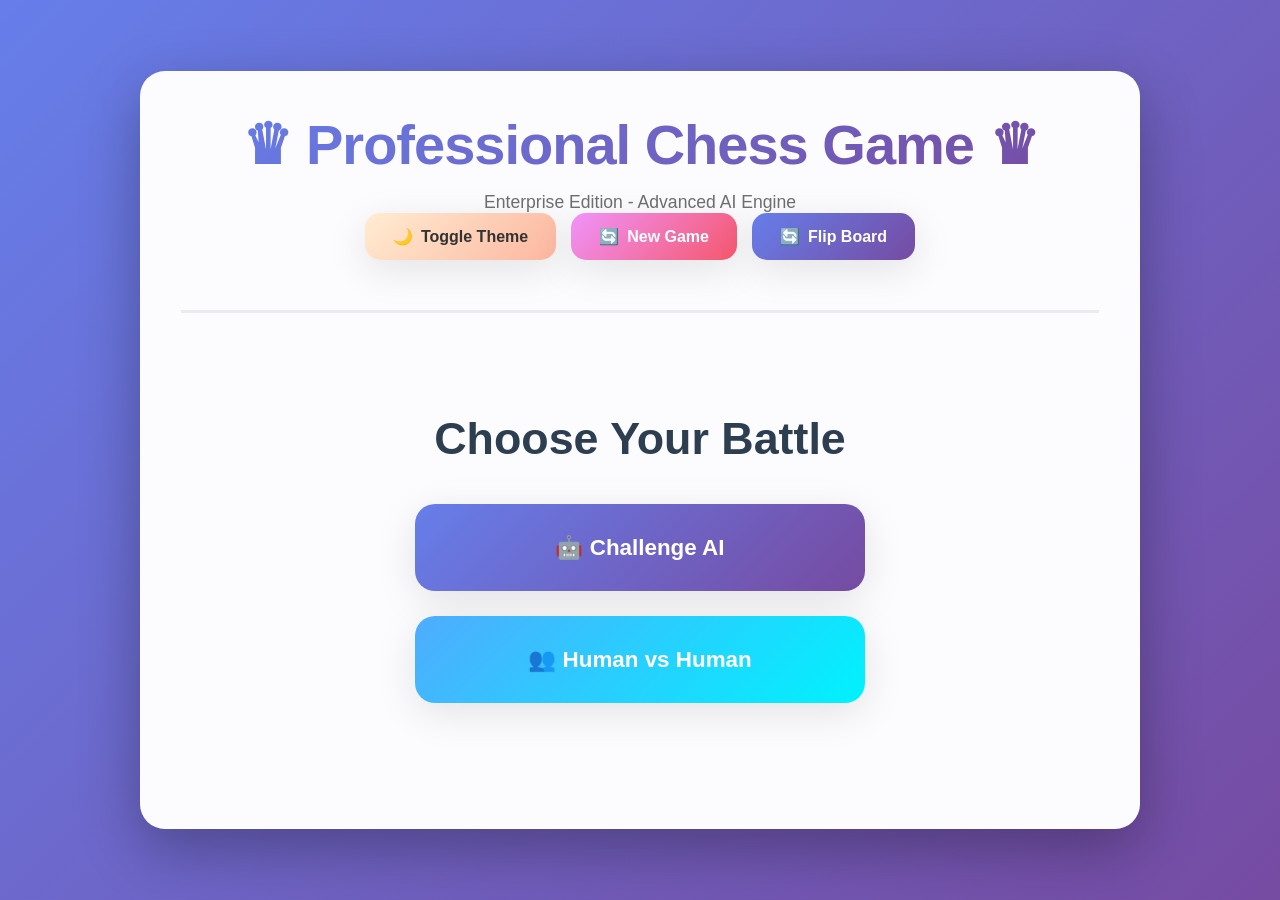
==== commit c4c32e9b: "rewrote for neatness, fixed ai feature to finally get it working... May need fixes still" ====
--- a/index.html
+++ b/index.html
@@ -3,9 +3,29 @@
 <head>
     <meta charset="UTF-8">
     <meta name="viewport" content="width=device-width, initial-scale=1.0">
-    <title>Advanced Chess Game</title>
+    <title>Professional Chess Game | Enterprise Edition</title>
     <style>
-        /* ================================ CSS STYLES ================================ */
+        /* ================================ GLOBAL STYLES ================================ */
+        :root {
+            --primary-gradient: linear-gradient(135deg, #667eea 0%, #764ba2 100%);
+            --secondary-gradient: linear-gradient(135deg, #f093fb 0%, #f5576c 100%);
+            --success-gradient: linear-gradient(135deg, #4facfe 0%, #00f2fe 100%);
+            --warning-gradient: linear-gradient(135deg, #ffecd2 0%, #fcb69f 100%);
+            --dark-gradient: linear-gradient(135deg, #2c3e50 0%, #34495e 100%);
+            
+            --light-square: #f0d9b5;
+            --dark-square: #b58863;
+            --selected-color: #667eea;
+            --valid-move-color: #4facfe;
+            --check-color: #ff6b6b;
+            --last-move-color: #f093fb;
+            
+            --border-radius: 15px;
+            --transition: all 0.3s cubic-bezier(0.4, 0, 0.2, 1);
+            --shadow-light: 0 10px 40px rgba(0, 0, 0, 0.1);
+            --shadow-heavy: 0 20px 60px rgba(0, 0, 0, 0.3);
+        }
+
         * {
             margin: 0;
             padding: 0;
@@ -13,42 +33,47 @@
         }
 
         body {
-            font-family: 'Segoe UI', Tahoma, Geneva, Verdana, sans-serif;
-            background: linear-gradient(135deg, #667eea 0%, #764ba2 100%);
+            font-family: -apple-system, BlinkMacSystemFont, 'Segoe UI', Roboto, Oxygen, Ubuntu, Cantarell, sans-serif;
+            background: var(--primary-gradient);
             min-height: 100vh;
             display: flex;
             align-items: center;
             justify-content: center;
             color: #333;
-            transition: all 0.3s ease;
+            transition: var(--transition);
+            overflow-x: hidden;
         }
 
         body.dark-theme {
-            background: linear-gradient(135deg, #2c3e50 0%, #34495e 100%);
+            background: var(--dark-gradient);
             color: #ecf0f1;
         }
 
+        /* ================================ CONTAINER & LAYOUT ================================ */
         .game-container {
-            background: rgba(255, 255, 255, 0.95);
-            border-radius: 20px;
-            box-shadow: 0 25px 50px rgba(0, 0, 0, 0.2);
-            padding: 30px;
-            max-width: 900px;
-            width: 100%;
+            background: rgba(255, 255, 255, 0.98);
+            border-radius: 25px;
+            box-shadow: var(--shadow-heavy);
+            padding: 40px;
+            max-width: 1000px;
+            width: 95%;
             margin: 20px;
-            transition: all 0.3s ease;
+            transition: var(--transition);
+            backdrop-filter: blur(20px);
+            border: 1px solid rgba(255, 255, 255, 0.2);
         }
 
         body.dark-theme .game-container {
-            background: rgba(44, 62, 80, 0.95);
-            border: 1px solid #52637a;
+            background: rgba(44, 62, 80, 0.98);
+            border: 1px solid rgba(255, 255, 255, 0.1);
         }
 
         .header {
             text-align: center;
-            margin-bottom: 30px;
-            padding-bottom: 20px;
+            margin-bottom: 40px;
+            padding-bottom: 30px;
             border-bottom: 3px solid #e9ecef;
+            position: relative;
         }
 
         body.dark-theme .header {
@@ -56,15 +81,23 @@
         }
 
         .header h1 {
-            font-size: 3em;
-            font-weight: bold;
-            margin-bottom: 10px;
-            background: linear-gradient(45deg, #667eea, #764ba2);
+            font-size: clamp(2rem, 5vw, 3.5rem);
+            font-weight: 800;
+            margin-bottom: 15px;
+            background: var(--primary-gradient);
             -webkit-background-clip: text;
             -webkit-text-fill-color: transparent;
             background-clip: text;
-        }
-
+            letter-spacing: -1px;
+        }
+
+        .subtitle {
+            font-size: 1.1rem;
+            opacity: 0.7;
+            font-weight: 500;
+        }
+
+        /* ================================ BUTTONS & CONTROLS ================================ */
         .controls {
             display: flex;
             justify-content: center;
@@ -74,51 +107,65 @@
         }
 
         .btn {
-            padding: 12px 24px;
+            padding: 14px 28px;
             border: none;
-            border-radius: 10px;
+            border-radius: var(--border-radius);
             font-size: 16px;
             font-weight: 600;
             cursor: pointer;
-            transition: all 0.3s ease;
-            box-shadow: 0 4px 15px rgba(0, 0, 0, 0.1);
+            transition: var(--transition);
+            box-shadow: var(--shadow-light);
+            position: relative;
+            overflow: hidden;
+            text-decoration: none;
+            display: inline-flex;
+            align-items: center;
+            gap: 8px;
+            min-width: 140px;
+            justify-content: center;
+        }
+
+        .btn::before {
+            content: '';
+            position: absolute;
+            top: 0;
+            left: -100%;
+            width: 100%;
+            height: 100%;
+            background: linear-gradient(90deg, transparent, rgba(255,255,255,0.2), transparent);
+            transition: left 0.5s;
+        }
+
+        .btn:hover::before {
+            left: 100%;
         }
 
         .btn:hover {
-            transform: translateY(-2px);
-            box-shadow: 0 8px 25px rgba(0, 0, 0, 0.2);
-        }
-
-        .btn-primary {
-            background: linear-gradient(45deg, #667eea, #764ba2);
-            color: white;
-        }
-
-        .btn-secondary {
-            background: linear-gradient(45deg, #f093fb, #f5576c);
-            color: white;
-        }
-
-        .btn-success {
-            background: linear-gradient(45deg, #4facfe, #00f2fe);
-            color: white;
-        }
-
-        .btn-warning {
-            background: linear-gradient(45deg, #ffecd2, #fcb69f);
-            color: #333;
-        }
-
-        /* Mode Selection Styles */
+            transform: translateY(-3px);
+            box-shadow: var(--shadow-heavy);
+        }
+
+        .btn:active {
+            transform: translateY(-1px);
+        }
+
+        .btn-primary { background: var(--primary-gradient); color: white; }
+        .btn-secondary { background: var(--secondary-gradient); color: white; }
+        .btn-success { background: var(--success-gradient); color: white; }
+        .btn-warning { background: var(--warning-gradient); color: #333; }
+
+        /* ================================ MODE SELECTION ================================ */
         .mode-selection {
             text-align: center;
-            padding: 40px 20px;
+            padding: 60px 40px;
+            animation: fadeIn 0.6s ease-out;
         }
 
         .mode-selection h2 {
-            font-size: 2.5em;
-            margin-bottom: 30px;
+            font-size: clamp(2rem, 4vw, 2.8rem);
+            margin-bottom: 40px;
             color: #2c3e50;
+            font-weight: 700;
         }
 
         body.dark-theme .mode-selection h2 {
@@ -128,18 +175,75 @@
         .mode-btn {
             display: block;
             width: 100%;
-            max-width: 400px;
-            margin: 20px auto;
-            padding: 20px;
-            font-size: 1.3em;
-            border-radius: 15px;
-        }
-
-        /* Game Board Styles */
+            max-width: 450px;
+            margin: 25px auto;
+            padding: 30px;
+            font-size: 1.4em;
+            border-radius: 20px;
+            transform: scale(1);
+            transition: var(--transition);
+        }
+
+        .mode-btn:hover {
+            transform: scale(1.02) translateY(-5px);
+        }
+
+        .difficulty-selection {
+            margin: 40px 0;
+            padding: 30px;
+            background: rgba(0, 0, 0, 0.05);
+            border-radius: var(--border-radius);
+            animation: slideUp 0.4s ease-out;
+        }
+
+        body.dark-theme .difficulty-selection {
+            background: rgba(255, 255, 255, 0.05);
+        }
+
+        .difficulty-selection h3 {
+            margin-bottom: 25px;
+            font-size: 1.4em;
+            color: #2c3e50;
+        }
+
+        body.dark-theme .difficulty-selection h3 {
+            color: #ecf0f1;
+        }
+
+        .difficulty-buttons {
+            display: flex;
+            justify-content: center;
+            gap: 20px;
+            flex-wrap: wrap;
+        }
+
+        .difficulty-btn {
+            padding: 15px 30px;
+            border: 3px solid var(--selected-color);
+            background: transparent;
+            color: var(--selected-color);
+            border-radius: var(--border-radius);
+            cursor: pointer;
+            transition: var(--transition);
+            font-weight: 600;
+            font-size: 16px;
+            min-width: 120px;
+        }
+
+        .difficulty-btn:hover,
+        .difficulty-btn.active {
+            background: var(--selected-color);
+            color: white;
+            transform: translateY(-2px);
+            box-shadow: var(--shadow-light);
+        }
+
+        /* ================================ GAME BOARD SECTION ================================ */
         .game-board-section {
             display: flex;
             flex-direction: column;
             align-items: center;
+            animation: fadeIn 0.8s ease-out;
         }
 
         .game-info {
@@ -147,49 +251,65 @@
             justify-content: space-between;
             align-items: center;
             width: 100%;
-            max-width: 600px;
-            margin-bottom: 20px;
-            gap: 20px;
+            max-width: 700px;
+            margin-bottom: 30px;
+            gap: 30px;
+        }
+
+        .player-turn,
+        .game-status {
+            padding: 20px 35px;
+            border-radius: var(--border-radius);
+            font-size: 1.3em;
+            font-weight: 700;
+            box-shadow: var(--shadow-light);
+            transition: var(--transition);
+            text-align: center;
+            flex: 1;
         }
 
         .player-turn {
-            background: linear-gradient(45deg, #667eea, #764ba2);
+            background: var(--primary-gradient);
             color: white;
-            padding: 15px 30px;
-            border-radius: 15px;
-            font-size: 1.2em;
-            font-weight: bold;
-            box-shadow: 0 4px 15px rgba(0, 0, 0, 0.2);
         }
 
         .game-status {
-            background: linear-gradient(45deg, #4facfe, #00f2fe);
+            background: var(--success-gradient);
             color: white;
-            padding: 15px 30px;
-            border-radius: 15px;
-            font-weight: bold;
-            box-shadow: 0 4px 15px rgba(0, 0, 0, 0.2);
         }
 
         .game-status.check {
-            background: linear-gradient(45deg, #ff6b6b, #ee5a52);
+            background: var(--secondary-gradient);
+            animation: pulse 2s infinite;
         }
 
         .game-status.checkmate {
             background: linear-gradient(45deg, #c44569, #f8b500);
+            animation: celebration 1s ease-in-out infinite alternate;
+        }
+
+        /* ================================ CHESS BOARD ================================ */
+        .chess-board-container {
+            position: relative;
+            margin: 20px 0;
         }
 
         .chess-board {
             display: grid;
             grid-template-columns: repeat(8, 1fr);
             grid-template-rows: repeat(8, 1fr);
-            width: 600px;
-            height: 600px;
-            border: 4px solid #2c3e50;
-            border-radius: 15px;
-            box-shadow: 0 15px 35px rgba(0, 0, 0, 0.3);
+            width: min(70vw, 600px);
+            height: min(70vw, 600px);
+            border: 6px solid #2c3e50;
+            border-radius: 20px;
+            box-shadow: var(--shadow-heavy);
             overflow: hidden;
-            transition: transform 0.6s ease;
+            transition: var(--transition);
+            position: relative;
+        }
+
+        body.dark-theme .chess-board {
+            border-color: #ecf0f1;
         }
 
         .chess-board.flipped {
@@ -201,165 +321,222 @@
             align-items: center;
             justify-content: center;
             cursor: pointer;
-            transition: all 0.3s ease;
+            transition: var(--transition);
             position: relative;
-            font-size: 50px;
-        }
-
-        .square.light {
-            background-color: #f0d9b5;
-        }
-
-        .square.dark {
-            background-color: #b58863;
-        }
+            font-size: clamp(30px, 6vw, 60px);
+            user-select: none;
+        }
+
+        .square.light { background-color: var(--light-square); }
+        .square.dark { background-color: var(--dark-square); }
 
         .square:hover {
-            box-shadow: inset 0 0 20px rgba(102, 126, 234, 0.4);
+            box-shadow: inset 0 0 30px rgba(102, 126, 234, 0.3);
+            transform: scale(1.02);
+            z-index: 10;
         }
 
         .square.selected {
-            background-color: #667eea !important;
-            box-shadow: inset 0 0 30px rgba(0, 0, 0, 0.3);
+            background-color: var(--selected-color) !important;
+            box-shadow: inset 0 0 40px rgba(0, 0, 0, 0.3);
+            transform: scale(1.05);
+            z-index: 20;
         }
 
         .square.valid-move {
-            background-color: #4facfe !important;
-            box-shadow: inset 0 0 20px rgba(0, 0, 0, 0.2);
+            background-color: var(--valid-move-color) !important;
+            box-shadow: inset 0 0 25px rgba(0, 0, 0, 0.2);
         }
 
         .square.valid-move::after {
             content: '';
             position: absolute;
-            width: 25px;
-            height: 25px;
-            background-color: rgba(79, 172, 254, 0.8);
+            width: 30%;
+            height: 30%;
+            background-color: rgba(255, 255, 255, 0.8);
             border-radius: 50%;
             pointer-events: none;
+            animation: validMovePulse 2s ease-in-out infinite;
         }
 
         .square.last-move {
-            background-color: #f093fb !important;
-            box-shadow: inset 0 0 15px rgba(0, 0, 0, 0.2);
+            background-color: var(--last-move-color) !important;
+            box-shadow: inset 0 0 20px rgba(0, 0, 0, 0.2);
         }
 
         .square.in-check {
-            background-color: #ff6b6b !important;
-            box-shadow: inset 0 0 25px rgba(0, 0, 0, 0.4);
-            animation: pulse 1s infinite;
-        }
-
-        @keyframes pulse {
-            0% { box-shadow: inset 0 0 25px rgba(255, 107, 107, 0.4); }
-            50% { box-shadow: inset 0 0 35px rgba(255, 107, 107, 0.8); }
-            100% { box-shadow: inset 0 0 25px rgba(255, 107, 107, 0.4); }
-        }
-
+            background-color: var(--check-color) !important;
+            box-shadow: inset 0 0 30px rgba(0, 0, 0, 0.4);
+            animation: checkPulse 1.5s ease-in-out infinite;
+        }
+
+        .square.hint {
+            background-color: #ffd700 !important;
+            animation: hintFlash 2s ease-in-out;
+        }
+
+        /* ================================ CHESS PIECES ================================ */
         .piece {
-            transition: all 0.3s ease;
+            transition: var(--transition);
             cursor: pointer;
             user-select: none;
-            filter: drop-shadow(3px 3px 6px rgba(0, 0, 0, 0.4));
+            filter: drop-shadow(3px 3px 8px rgba(0, 0, 0, 0.4));
+            z-index: 5;
         }
 
         .piece:hover {
-            transform: scale(1.1);
-            filter: drop-shadow(4px 4px 8px rgba(0, 0, 0, 0.6));
-        }
-
-        /* FIXED: Proper piece colors */
+            transform: scale(1.15);
+            filter: drop-shadow(5px 5px 12px rgba(0, 0, 0, 0.6));
+            z-index: 15;
+        }
+
         .piece.white {
             color: #ffffff;
-            text-shadow: 2px 2px 4px rgba(0, 0, 0, 0.8);
+            text-shadow: 3px 3px 6px rgba(0, 0, 0, 0.9);
         }
 
         .piece.black {
-            color: #2c3e50;
-            text-shadow: 1px 1px 2px rgba(255, 255, 255, 0.3);
-        }
-
+            color: #1a1a1a;
+            text-shadow: 1px 1px 3px rgba(255, 255, 255, 0.6);
+        }
+
+        /* ================================ CAPTURED PIECES ================================ */
         .captured-pieces {
-            margin-top: 20px;
+            margin-top: 30px;
             display: flex;
             justify-content: space-between;
-            max-width: 600px;
+            max-width: 700px;
             width: 100%;
-        }
-
-        .captured-white, .captured-black {
-            background: rgba(0, 0, 0, 0.1);
-            padding: 10px 15px;
-            border-radius: 10px;
-            min-height: 60px;
+            gap: 20px;
+        }
+
+        .captured-white,
+        .captured-black {
+            background: rgba(0, 0, 0, 0.08);
+            padding: 20px;
+            border-radius: var(--border-radius);
+            min-height: 80px;
             flex: 1;
-            margin: 0 10px;
-        }
-
-        .captured-white h4, .captured-black h4 {
-            margin-bottom: 10px;
+            transition: var(--transition);
+        }
+
+        body.dark-theme .captured-white,
+        body.dark-theme .captured-black {
+            background: rgba(255, 255, 255, 0.08);
+        }
+
+        .captured-white h4,
+        .captured-black h4 {
+            margin-bottom: 15px;
             text-align: center;
-        }
-
-        .difficulty-selection {
+            font-weight: 600;
+            font-size: 1.1em;
+        }
+
+        .captured-pieces-display {
             display: flex;
+            flex-wrap: wrap;
+            gap: 8px;
             justify-content: center;
-            gap: 15px;
-            margin: 20px 0;
-        }
-
-        .difficulty-btn {
-            padding: 10px 20px;
-            border: 2px solid #667eea;
-            background: transparent;
-            color: #667eea;
-            border-radius: 10px;
-            cursor: pointer;
-            transition: all 0.3s ease;
-        }
-
-        .difficulty-btn:hover, .difficulty-btn.active {
-            background: #667eea;
-            color: white;
-        }
-
-        .hidden {
-            display: none !important;
-        }
-
-        /* Animations */
-        @keyframes slideIn {
-            from {
-                opacity: 0;
-                transform: translateY(50px);
-            }
-            to {
-                opacity: 1;
-                transform: translateY(0);
-            }
-        }
-
-        .slide-in {
-            animation: slideIn 0.6s ease-out;
-        }
-
-        /* Responsive Design */
+        }
+
+        .captured-piece {
+            font-size: 24px;
+            filter: drop-shadow(2px 2px 4px rgba(0, 0, 0, 0.3));
+            animation: captureAnimation 0.5s ease-out;
+        }
+
+        /* ================================ ANIMATIONS ================================ */
+        @keyframes fadeIn {
+            from { opacity: 0; transform: translateY(30px); }
+            to { opacity: 1; transform: translateY(0); }
+        }
+
+        @keyframes slideUp {
+            from { opacity: 0; transform: translateY(50px); }
+            to { opacity: 1; transform: translateY(0); }
+        }
+
+        @keyframes pulse {
+            0%, 100% { transform: scale(1); }
+            50% { transform: scale(1.05); }
+        }
+
+        @keyframes celebration {
+            0% { transform: scale(1); }
+            100% { transform: scale(1.1); }
+        }
+
+        @keyframes validMovePulse {
+            0%, 100% { opacity: 0.6; transform: scale(1); }
+            50% { opacity: 1; transform: scale(1.2); }
+        }
+
+        @keyframes checkPulse {
+            0%, 100% { box-shadow: inset 0 0 30px rgba(255, 107, 107, 0.4); }
+            50% { box-shadow: inset 0 0 50px rgba(255, 107, 107, 0.8); }
+        }
+
+        @keyframes hintFlash {
+            0%, 100% { background-color: var(--valid-move-color) !important; }
+            50% { background-color: #ffd700 !important; }
+        }
+
+        @keyframes captureAnimation {
+            0% { transform: scale(0) rotate(180deg); opacity: 0; }
+            50% { transform: scale(1.3) rotate(90deg); opacity: 0.7; }
+            100% { transform: scale(1) rotate(0deg); opacity: 1; }
+        }
+
+        /* ================================ LOADING STATES ================================ */
+        .ai-thinking {
+            position: relative;
+            overflow: hidden;
+        }
+
+        .ai-thinking::after {
+            content: '';
+            position: absolute;
+            top: 0;
+            left: -100%;
+            width: 100%;
+            height: 100%;
+            background: linear-gradient(90deg, transparent, rgba(255,255,255,0.3), transparent);
+            animation: thinking 1.5s infinite;
+        }
+
+        @keyframes thinking {
+            0% { left: -100%; }
+            100% { left: 100%; }
+        }
+
+        /* ================================ RESPONSIVE DESIGN ================================ */
         @media (max-width: 768px) {
-            .chess-board {
-                width: 400px;
-                height: 400px;
-            }
-
-            .square {
-                font-size: 32px;
-            }
-
             .game-container {
                 margin: 10px;
-                padding: 20px;
-            }
-
-            .header h1 {
-                font-size: 2.2em;
+                padding: 25px;
+            }
+
+            .chess-board {
+                width: 90vw;
+                height: 90vw;
+                max-width: 500px;
+                max-height: 500px;
+            }
+
+            .square {
+                font-size: clamp(24px, 8vw, 45px);
+            }
+
+            .game-info {
+                flex-direction: column;
+                gap: 20px;
+            }
+
+            .player-turn,
+            .game-status {
+                font-size: 1.1em;
+                padding: 15px 25px;
             }
 
             .controls {
@@ -367,55 +544,130 @@
                 align-items: center;
             }
 
-            .game-info {
+            .btn {
+                width: 100%;
+                max-width: 300px;
+            }
+
+            .difficulty-buttons {
+                flex-direction: column;
+                align-items: center;
+            }
+
+            .difficulty-btn {
+                width: 100%;
+                max-width: 250px;
+            }
+        }
+
+        @media (max-width: 480px) {
+            .chess-board {
+                width: 95vw;
+                height: 95vw;
+                max-width: 380px;
+                max-height: 380px;
+            }
+
+            .square {
+                font-size: clamp(20px, 7vw, 35px);
+            }
+
+            .captured-pieces {
                 flex-direction: column;
                 gap: 15px;
             }
-        }
-
-        @media (max-width: 480px) {
-            .chess-board {
-                width: 320px;
-                height: 320px;
-            }
-
-            .square {
-                font-size: 24px;
+
+            .header h1 {
+                font-size: 2rem;
             }
 
             .btn {
-                padding: 10px 20px;
+                padding: 12px 20px;
                 font-size: 14px;
             }
+        }
+
+        /* ================================ UTILITY CLASSES ================================ */
+        .hidden {
+            display: none !important;
+        }
+
+        .loading {
+            pointer-events: none;
+            opacity: 0.7;
+        }
+
+        .disabled {
+            pointer-events: none;
+            opacity: 0.5;
+        }
+
+        /* ================================ ACCESSIBILITY ================================ */
+        @media (prefers-reduced-motion: reduce) {
+            * {
+                animation-duration: 0.01ms !important;
+                animation-iteration-count: 1 !important;
+                transition-duration: 0.01ms !important;
+            }
+        }
+
+        .sr-only {
+            position: absolute;
+            width: 1px;
+            height: 1px;
+            padding: 0;
+            margin: -1px;
+            overflow: hidden;
+            clip: rect(0, 0, 0, 0);
+            border: 0;
         }
     </style>
 </head>
 <body>
-    <!-- ================================ HTML STRUCTURE ================================ -->
     <div class="game-container">
         <!-- Header Section -->
         <div class="header">
-            <h1>🏆 Advanced Chess Game 🏆</h1>
+            <h1>♛ Professional Chess Game ♛</h1>
+            <p class="subtitle">Enterprise Edition - Advanced AI Engine</p>
             <div class="controls">
-                <button class="btn btn-warning" id="theme-toggle">🌙 Toggle Theme</button>
-                <button class="btn btn-secondary" id="new-game-btn">🔄 New Game</button>
-                <button class="btn btn-primary" id="flip-board-btn">🔄 Flip Board</button>
+                <button class="btn btn-warning" id="theme-toggle">
+                    <span>🌙</span> Toggle Theme
+                </button>
+                <button class="btn btn-secondary" id="new-game-btn">
+                    <span>🔄</span> New Game
+                </button>
+                <button class="btn btn-primary" id="flip-board-btn">
+                    <span>🔄</span> Flip Board
+                </button>
             </div>
         </div>
 
         <!-- Game Mode Selection -->
         <div id="mode-selection" class="mode-selection">
-            <h2>Select Game Mode</h2>
-            <button class="btn btn-primary mode-btn" id="vs-ai-btn">🤖 Play vs AI</button>
-            <button class="btn btn-success mode-btn" id="vs-human-btn">👥 Play vs Human</button>
+            <h2>Choose Your Battle</h2>
+            <button class="btn btn-primary mode-btn" id="vs-ai-btn">
+                <span>🤖</span> Challenge AI
+            </button>
+            <button class="btn btn-success mode-btn" id="vs-human-btn">
+                <span>👥</span> Human vs Human
+            </button>
             
             <!-- AI Difficulty Selection -->
             <div id="difficulty-selection" class="difficulty-selection hidden">
-                <h3>Select AI Difficulty:</h3>
-                <div>
-                    <button class="difficulty-btn" data-difficulty="easy">Easy</button>
-                    <button class="difficulty-btn active" data-difficulty="medium">Medium</button>
-                    <button class="difficulty-btn" data-difficulty="hard">Hard</button>
+                <h3>Select AI Difficulty Level</h3>
+                <div class="difficulty-buttons">
+                    <button class="difficulty-btn" data-difficulty="easy">
+                        🟢 Easy
+                    </button>
+                    <button class="difficulty-btn active" data-difficulty="medium">
+                        🟡 Medium
+                    </button>
+                    <button class="difficulty-btn" data-difficulty="hard">
+                        🔴 Hard
+                    </button>
+                    <button class="difficulty-btn" data-difficulty="expert">
+                        ⚫ Expert
+                    </button>
                 </div>
             </div>
         </div>
@@ -424,48 +676,126 @@
         <div id="game-section" class="game-board-section hidden">
             <!-- Game Information -->
             <div class="game-info">
-                <div class="player-turn" id="current-player">White's Turn</div>
-                <div class="game-status" id="game-status">Game Started</div>
+                <div class="player-turn" id="current-player">
+                    <span>White's Turn</span>
+                </div>
+                <div class="game-status" id="game-status">
+                    <span>Game Started</span>
+                </div>
             </div>
 
-            <!-- Chess Board -->
-            <div class="chess-board" id="chess-board"></div>
+            <!-- Chess Board Container -->
+            <div class="chess-board-container">
+                <div class="chess-board" id="chess-board"></div>
+            </div>
 
             <!-- Captured Pieces -->
             <div class="captured-pieces">
                 <div class="captured-white">
                     <h4>Captured Black Pieces</h4>
-                    <div id="captured-black-pieces"></div>
+                    <div class="captured-pieces-display" id="captured-black-pieces"></div>
                 </div>
                 <div class="captured-black">
                     <h4>Captured White Pieces</h4>
-                    <div id="captured-white-pieces"></div>
+                    <div class="captured-pieces-display" id="captured-white-pieces"></div>
                 </div>
             </div>
 
             <!-- Game Controls -->
-            <div class="controls" style="margin-top: 20px;">
-                <button class="btn btn-secondary" id="back-to-menu-btn">🏠 Back to Menu</button>
-                <button class="btn btn-warning" id="undo-move-btn">↶ Undo Move</button>
-                <button class="btn btn-primary" id="hint-btn">💡 Get Hint</button>
+            <div class="controls" style="margin-top: 30px;">
+                <button class="btn btn-secondary" id="back-to-menu-btn">
+                    <span>🏠</span> Back to Menu
+                </button>
+                <button class="btn btn-warning" id="undo-move-btn">
+                    <span>↶</span> Undo Move
+                </button>
+                <button class="btn btn-primary" id="hint-btn">
+                    <span>💡</span> Get Hint
+                </button>
+                <button class="btn btn-success" id="save-game-btn">
+                    <span>💾</span> Save Game
+                </button>
             </div>
         </div>
     </div>
 
     <script>
-        /* ================================ JAVASCRIPT GAME LOGIC ================================ */
-
-        // ================================ CHESS PIECE DEFINITIONS ================================
+        'use strict';
+
+        /* ================================ CHESS PIECES & CONSTANTS ================================ */
         const PIECES = {
-            KING: { white: '♔', black: '♚', value: 1000 },
-            QUEEN: { white: '♕', black: '♛', value: 9 },
-            ROOK: { white: '♖', black: '♜', value: 5 },
-            BISHOP: { white: '♗', black: '♝', value: 3 },
-            KNIGHT: { white: '♘', black: '♞', value: 3 },
-            PAWN: { white: '♙', black: '♟', value: 1 }
+            KING: { white: '♔', black: '♚', value: 20000 },
+            QUEEN: { white: '♕', black: '♛', value: 900 },
+            ROOK: { white: '♖', black: '♜', value: 500 },
+            BISHOP: { white: '♗', black: '♝', value: 330 },
+            KNIGHT: { white: '♘', black: '♞', value: 320 },
+            PAWN: { white: '♙', black: '♟', value: 100 }
         };
 
-        // ================================ CHESS GAME CLASS ================================
+        const PIECE_SQUARE_TABLES = {
+            PAWN: [
+                [0,  0,  0,  0,  0,  0,  0,  0],
+                [50, 50, 50, 50, 50, 50, 50, 50],
+                [10, 10, 20, 30, 30, 20, 10, 10],
+                [5,  5, 10, 25, 25, 10,  5,  5],
+                [0,  0,  0, 20, 20,  0,  0,  0],
+                [5, -5,-10,  0,  0,-10, -5,  5],
+                [5, 10, 10,-20,-20, 10, 10,  5],
+                [0,  0,  0,  0,  0,  0,  0,  0]
+            ],
+            KNIGHT: [
+                [-50,-40,-30,-30,-30,-30,-40,-50],
+                [-40,-20,  0,  0,  0,  0,-20,-40],
+                [-30,  0, 10, 15, 15, 10,  0,-30],
+                [-30,  5, 15, 20, 20, 15,  5,-30],
+                [-30,  0, 15, 20, 20, 15,  0,-30],
+                [-30,  5, 10, 15, 15, 10,  5,-30],
+                [-40,-20,  0,  5,  5,  0,-20,-40],
+                [-50,-40,-30,-30,-30,-30,-40,-50]
+            ],
+            BISHOP: [
+                [-20,-10,-10,-10,-10,-10,-10,-20],
+                [-10,  0,  0,  0,  0,  0,  0,-10],
+                [-10,  0,  5, 10, 10,  5,  0,-10],
+                [-10,  5,  5, 10, 10,  5,  5,-10],
+                [-10,  0, 10, 10, 10, 10,  0,-10],
+                [-10, 10, 10, 10, 10, 10, 10,-10],
+                [-10,  5,  0,  0,  0,  0,  5,-10],
+                [-20,-10,-10,-10,-10,-10,-10,-20]
+            ],
+            ROOK: [
+                [0,  0,  0,  0,  0,  0,  0,  0],
+                [5, 10, 10, 10, 10, 10, 10,  5],
+                [-5,  0,  0,  0,  0,  0,  0, -5],
+                [-5,  0,  0,  0,  0,  0,  0, -5],
+                [-5,  0,  0,  0,  0,  0,  0, -5],
+                [-5,  0,  0,  0,  0,  0,  0, -5],
+                [-5,  0,  0,  0,  0,  0,  0, -5],
+                [0,  0,  0,  5,  5,  0,  0,  0]
+            ],
+            QUEEN: [
+                [-20,-10,-10, -5, -5,-10,-10,-20],
+                [-10,  0,  0,  0,  0,  0,  0,-10],
+                [-10,  0,  5,  5,  5,  5,  0,-10],
+                [-5,  0,  5,  5,  5,  5,  0, -5],
+                [0,  0,  5,  5,  5,  5,  0, -5],
+                [-10,  5,  5,  5,  5,  5,  0,-10],
+                [-10,  0,  5,  0,  0,  0,  0,-10],
+                [-20,-10,-10, -5, -5,-10,-10,-20]
+            ],
+            KING: [
+                [-30,-40,-40,-50,-50,-40,-40,-30],
+                [-30,-40,-40,-50,-50,-40,-40,-30],
+                [-30,-40,-40,-50,-50,-40,-40,-30],
+                [-30,-40,-40,-50,-50,-40,-40,-30],
+                [-20,-30,-30,-40,-40,-30,-30,-20],
+                [-10,-20,-20,-20,-20,-20,-20,-10],
+                [20, 20,  0,  0,  0,  0, 20, 20],
+                [20, 30, 10,  0,  0, 10, 30, 20]
+            ]
+        };
+
+        /* ================================ CHESS GAME ENGINE ================================ */
         class ChessGame {
             constructor() {
                 this.initializeGame();
@@ -485,30 +815,31 @@
                 this.lastMove = null;
                 this.isFlipped = false;
                 this.kingPositions = { white: [7, 4], black: [0, 4] };
+                this.castlingRights = {
+                    white: { kingside: true, queenside: true },
+                    black: { kingside: true, queenside: true }
+                };
+                this.enPassantTarget = null;
+                this.halfMoveClock = 0;
+                this.fullMoveNumber = 1;
             }
 
             createInitialBoard() {
                 const board = Array(8).fill(null).map(() => Array(8).fill(null));
                 
-                // FIXED: Proper color assignment
-                // Black pieces on top (rows 0-1)
                 const blackPieces = [
                     PIECES.ROOK.black, PIECES.KNIGHT.black, PIECES.BISHOP.black, PIECES.QUEEN.black,
                     PIECES.KING.black, PIECES.BISHOP.black, PIECES.KNIGHT.black, PIECES.ROOK.black
                 ];
                 
-                for (let col = 0; col < 8; col++) {
-                    board[0][col] = { piece: blackPieces[col], color: 'black', type: this.getPieceType(blackPieces[col]) };
-                    board[1][col] = { piece: PIECES.PAWN.black, color: 'black', type: 'PAWN' };
-                }
-
-                // White pieces on bottom (rows 6-7)
                 const whitePieces = [
                     PIECES.ROOK.white, PIECES.KNIGHT.white, PIECES.BISHOP.white, PIECES.QUEEN.white,
                     PIECES.KING.white, PIECES.BISHOP.white, PIECES.KNIGHT.white, PIECES.ROOK.white
                 ];
                 
                 for (let col = 0; col < 8; col++) {
+                    board[0][col] = { piece: blackPieces[col], color: 'black', type: this.getPieceType(blackPieces[col]) };
+                    board[1][col] = { piece: PIECES.PAWN.black, color: 'black', type: 'PAWN' };
                     board[6][col] = { piece: PIECES.PAWN.white, color: 'white', type: 'PAWN' };
                     board[7][col] = { piece: whitePieces[col], color: 'white', type: this.getPieceType(whitePieces[col]) };
                 }
@@ -547,37 +878,25 @@
                 return piece && piece.color === color;
             }
 
-            // ================================ MOVE VALIDATION ================================
+            /* ================================ MOVE GENERATION ================================ */
             getValidMoves(fromRow, fromCol) {
                 const piece = this.getPieceAt(fromRow, fromCol);
                 if (!piece || piece.color !== this.currentPlayer) return [];
 
-                const moves = [];
-                const { type, color } = piece;
-
-                switch (type) {
-                    case 'PAWN':
-                        moves.push(...this.getPawnMoves(fromRow, fromCol, color));
-                        break;
-                    case 'ROOK':
-                        moves.push(...this.getRookMoves(fromRow, fromCol));
-                        break;
-                    case 'BISHOP':
-                        moves.push(...this.getBishopMoves(fromRow, fromCol));
-                        break;
-                    case 'QUEEN':
-                        moves.push(...this.getQueenMoves(fromRow, fromCol));
-                        break;
-                    case 'KING':
-                        moves.push(...this.getKingMoves(fromRow, fromCol));
-                        break;
-                    case 'KNIGHT':
-                        moves.push(...this.getKnightMoves(fromRow, fromCol));
-                        break;
-                }
-
-                // Filter out moves that would put own king in check
-                return moves.filter(([toRow, toCol]) => !this.wouldBeInCheck(fromRow, fromCol, toRow, toCol, color));
+                const moves = this.generatePieceMoves(fromRow, fromCol, piece);
+                return moves.filter(([toRow, toCol]) => !this.wouldBeInCheck(fromRow, fromCol, toRow, toCol, piece.color));
+            }
+
+            generatePieceMoves(row, col, piece) {
+                switch (piece.type) {
+                    case 'PAWN': return this.getPawnMoves(row, col, piece.color);
+                    case 'ROOK': return this.getRookMoves(row, col);
+                    case 'BISHOP': return this.getBishopMoves(row, col);
+                    case 'QUEEN': return this.getQueenMoves(row, col);
+                    case 'KING': return this.getKingMoves(row, col, piece.color);
+                    case 'KNIGHT': return this.getKnightMoves(row, col);
+                    default: return [];
+                }
             }
 
             getPawnMoves(row, col, color) {
@@ -585,23 +904,28 @@
                 const direction = color === 'white' ? -1 : 1;
                 const startRow = color === 'white' ? 6 : 1;
 
-                // One square forward
+                // Forward moves
                 if (this.isSquareEmpty(row + direction, col)) {
                     moves.push([row + direction, col]);
-                    
-                    // Two squares forward from starting position
                     if (row === startRow && this.isSquareEmpty(row + 2 * direction, col)) {
                         moves.push([row + 2 * direction, col]);
                     }
                 }
 
-                // Diagonal captures
+                // Captures
                 for (const colOffset of [-1, 1]) {
                     const newRow = row + direction;
                     const newCol = col + colOffset;
                     if (this.isEnemyPiece(newRow, newCol, color)) {
                         moves.push([newRow, newCol]);
                     }
+                    
+                    // En passant
+                    if (this.enPassantTarget && 
+                        this.enPassantTarget[0] === newRow && 
+                        this.enPassantTarget[1] === newCol) {
+                        moves.push([newRow, newCol]);
+                    }
                 }
 
                 return moves;
@@ -633,7 +957,7 @@
                 return [...this.getRookMoves(row, col), ...this.getBishopMoves(row, col)];
             }
 
-            getKingMoves(row, col) {
+            getKingMoves(row, col, color) {
                 const moves = [];
                 const directions = [[-1,-1], [-1,0], [-1,1], [0,-1], [0,1], [1,-1], [1,0], [1,1]];
                 
@@ -642,11 +966,14 @@
                     const newCol = col + dCol;
                     
                     if (this.isValidPosition(newRow, newCol)) {
-                        if (this.isSquareEmpty(newRow, newCol) || this.isEnemyPiece(newRow, newCol, this.currentPlayer)) {
+                        if (this.isSquareEmpty(newRow, newCol) || this.isEnemyPiece(newRow, newCol, color)) {
                             moves.push([newRow, newCol]);
                         }
                     }
                 }
+                
+                // Castling
+                moves.push(...this.getCastlingMoves(row, col, color));
                 
                 return moves;
             }
@@ -690,7 +1017,35 @@
                 return moves;
             }
 
-            // ================================ GAME STATE CHECKS ================================
+            getCastlingMoves(row, col, color) {
+                const moves = [];
+                if (this.isInCheck(color)) return moves;
+                
+                const baseRow = color === 'white' ? 7 : 0;
+                if (row !== baseRow || col !== 4) return moves;
+
+                // Kingside castling
+                if (this.castlingRights[color].kingside) {
+                    if (this.isSquareEmpty(baseRow, 5) && this.isSquareEmpty(baseRow, 6) &&
+                        !this.isSquareUnderAttack(baseRow, 5, color === 'white' ? 'black' : 'white') &&
+                        !this.isSquareUnderAttack(baseRow, 6, color === 'white' ? 'black' : 'white')) {
+                        moves.push([baseRow, 6]);
+                    }
+                }
+
+                // Queenside castling
+                if (this.castlingRights[color].queenside) {
+                    if (this.isSquareEmpty(baseRow, 3) && this.isSquareEmpty(baseRow, 2) && this.isSquareEmpty(baseRow, 1) &&
+                        !this.isSquareUnderAttack(baseRow, 3, color === 'white' ? 'black' : 'white') &&
+                        !this.isSquareUnderAttack(baseRow, 2, color === 'white' ? 'black' : 'white')) {
+                        moves.push([baseRow, 2]);
+                    }
+                }
+
+                return moves;
+            }
+
+            /* ================================ GAME STATE CHECKS ================================ */
             isInCheck(color) {
                 const kingPos = this.kingPositions[color];
                 return this.isSquareUnderAttack(kingPos[0], kingPos[1], color === 'white' ? 'black' : 'white');
@@ -701,7 +1056,7 @@
                     for (let c = 0; c < 8; c++) {
                         const piece = this.getPieceAt(r, c);
                         if (piece && piece.color === byColor) {
-                            const moves = this.getValidMovesForPiece(r, c, piece.type, piece.color, false);
+                            const moves = this.generatePieceMoves(r, c, piece);
                             if (moves.some(([moveRow, moveCol]) => moveRow === row && moveCol === col)) {
                                 return true;
                             }
@@ -711,57 +1066,22 @@
                 return false;
             }
 
-            getValidMovesForPiece(row, col, type, color, checkForCheck = true) {
-                let moves = [];
-                
-                switch (type) {
-                    case 'PAWN':
-                        moves = this.getPawnMoves(row, col, color);
-                        break;
-                    case 'ROOK':
-                        moves = this.getRookMoves(row, col);
-                        break;
-                    case 'BISHOP':
-                        moves = this.getBishopMoves(row, col);
-                        break;
-                    case 'QUEEN':
-                        moves = this.getQueenMoves(row, col);
-                        break;
-                    case 'KING':
-                        moves = this.getKingMoves(row, col);
-                        break;
-                    case 'KNIGHT':
-                        moves = this.getKnightMoves(row, col);
-                        break;
-                }
-
-                if (checkForCheck) {
-                    return moves.filter(([toRow, toCol]) => !this.wouldBeInCheck(row, col, toRow, toCol, color));
-                }
-                
-                return moves;
-            }
-
             wouldBeInCheck(fromRow, fromCol, toRow, toCol, color) {
-                // Make the move temporarily
                 const originalPiece = this.board[toRow][toCol];
                 const movingPiece = this.board[fromRow][fromCol];
                 
                 this.board[toRow][toCol] = movingPiece;
                 this.board[fromRow][fromCol] = null;
                 
-                // Update king position if king moved
                 if (movingPiece.type === 'KING') {
                     this.kingPositions[color] = [toRow, toCol];
                 }
                 
                 const inCheck = this.isInCheck(color);
                 
-                // Restore the board
                 this.board[fromRow][fromCol] = movingPiece;
                 this.board[toRow][toCol] = originalPiece;
                 
-                // Restore king position if king moved
                 if (movingPiece.type === 'KING') {
                     this.kingPositions[color] = [fromRow, fromCol];
                 }
@@ -771,35 +1091,31 @@
 
             isCheckmate(color) {
                 if (!this.isInCheck(color)) return false;
-                
+                return this.getAllValidMoves(color).length === 0;
+            }
+
+            isStalemate(color) {
+                if (this.isInCheck(color)) return false;
+                return this.getAllValidMoves(color).length === 0;
+            }
+
+            getAllValidMoves(color) {
+                const moves = [];
                 for (let row = 0; row < 8; row++) {
                     for (let col = 0; col < 8; col++) {
                         const piece = this.getPieceAt(row, col);
                         if (piece && piece.color === color) {
                             const validMoves = this.getValidMoves(row, col);
-                            if (validMoves.length > 0) return false;
+                            for (const move of validMoves) {
+                                moves.push({ from: [row, col], to: move });
+                            }
                         }
                     }
                 }
-                return true;
-            }
-
-            isStalemate(color) {
-                if (this.isInCheck(color)) return false;
-                
-                for (let row = 0; row < 8; row++) {
-                    for (let col = 0; col < 8; col++) {
-                        const piece = this.getPieceAt(row, col);
-                        if (piece && piece.color === color) {
-                            const validMoves = this.getValidMoves(row, col);
-                            if (validMoves.length > 0) return false;
-                        }
-                    }
-                }
-                return true;
-            }
-
-            // ================================ GAME ACTIONS ================================
+                return moves;
+            }
+
+            /* ================================ GAME ACTIONS ================================ */
             makeMove(fromRow, fromCol, toRow, toCol) {
                 const piece = this.getPieceAt(fromRow, fromCol);
                 const capturedPiece = this.getPieceAt(toRow, toCol);
@@ -815,15 +1131,26 @@
                     to: [toRow, toCol],
                     piece: piece,
                     capturedPiece: capturedPiece,
-                    player: this.currentPlayer
+                    player: this.currentPlayer,
+                    castlingRights: JSON.parse(JSON.stringify(this.castlingRights)),
+                    enPassantTarget: this.enPassantTarget,
+                    halfMoveClock: this.halfMoveClock
                 };
                 
                 this.moveHistory.push(move);
                 this.lastMove = move;
+                
+                // Handle special moves
+                this.handleSpecialMoves(fromRow, fromCol, toRow, toCol, piece);
                 
                 // Handle capture
                 if (capturedPiece) {
                     this.capturedPieces[capturedPiece.color].push(capturedPiece);
+                    this.halfMoveClock = 0;
+                } else if (piece.type === 'PAWN') {
+                    this.halfMoveClock = 0;
+                } else {
+                    this.halfMoveClock++;
                 }
                 
                 // Move the piece
@@ -833,15 +1160,59 @@
                 // Update king position
                 if (piece.type === 'KING') {
                     this.kingPositions[piece.color] = [toRow, toCol];
+                    this.castlingRights[piece.color].kingside = false;
+                    this.castlingRights[piece.color].queenside = false;
+                }
+                
+                // Update castling rights for rook moves
+                if (piece.type === 'ROOK') {
+                    if (fromCol === 0) this.castlingRights[piece.color].queenside = false;
+                    if (fromCol === 7) this.castlingRights[piece.color].kingside = false;
                 }
                 
                 // Switch players
+                if (this.currentPlayer === 'black') this.fullMoveNumber++;
                 this.currentPlayer = this.currentPlayer === 'white' ? 'black' : 'white';
                 
                 // Check for game end
                 this.checkGameEnd();
                 
                 return true;
+            }
+
+            handleSpecialMoves(fromRow, fromCol, toRow, toCol, piece) {
+                // Castling
+                if (piece.type === 'KING' && Math.abs(toCol - fromCol) === 2) {
+                    const rookFromCol = toCol > fromCol ? 7 : 0;
+                    const rookToCol = toCol > fromCol ? 5 : 3;
+                    const rook = this.board[fromRow][rookFromCol];
+                    this.board[fromRow][rookToCol] = rook;
+                    this.board[fromRow][rookFromCol] = null;
+                }
+                
+                // En passant
+                if (piece.type === 'PAWN' && this.enPassantTarget && 
+                    toRow === this.enPassantTarget[0] && toCol === this.enPassantTarget[1]) {
+                    const capturedPawnRow = piece.color === 'white' ? toRow + 1 : toRow - 1;
+                    const capturedPawn = this.board[capturedPawnRow][toCol];
+                    this.capturedPieces[capturedPawn.color].push(capturedPawn);
+                    this.board[capturedPawnRow][toCol] = null;
+                }
+                
+                // Set en passant target
+                this.enPassantTarget = null;
+                if (piece.type === 'PAWN' && Math.abs(toRow - fromRow) === 2) {
+                    this.enPassantTarget = [(fromRow + toRow) / 2, fromCol];
+                }
+                
+                // Pawn promotion
+                if (piece.type === 'PAWN' && (toRow === 0 || toRow === 7)) {
+                    this.board[toRow][toCol] = {
+                        piece: PIECES.QUEEN[piece.color],
+                        color: piece.color,
+                        type: 'QUEEN'
+                    };
+                }
             }
 
             checkGameEnd() {
@@ -853,6 +1224,9 @@
                 } else if (this.isStalemate(currentColor)) {
                     this.gameOver = true;
                     this.winner = 'draw';
+                } else if (this.halfMoveClock >= 100) {
+                    this.gameOver = true;
+                    this.winner = 'draw';
                 }
             }
 
@@ -860,13 +1234,11 @@
                 if (this.moveHistory.length === 0) return false;
                 
                 const lastMove = this.moveHistory.pop();
-                const { from, to, piece, capturedPiece, player } = lastMove;
-                
-                // Restore the piece to original position
+                const { from, to, piece, capturedPiece, player, castlingRights, enPassantTarget, halfMoveClock } = lastMove;
+                
                 this.board[from[0]][from[1]] = piece;
                 this.board[to[0]][to[1]] = capturedPiece;
                 
-                // Restore captured piece
                 if (capturedPiece) {
                     const capturedIndex = this.capturedPieces[capturedPiece.color].findIndex(p => 
                         p.piece === capturedPiece.piece && p.type === capturedPiece.type
@@ -876,17 +1248,16 @@
                     }
                 }
                 
-                // Update king position
                 if (piece.type === 'KING') {
                     this.kingPositions[piece.color] = from;
                 }
                 
-                // Restore player turn
                 this.currentPlayer = player;
+                this.castlingRights = castlingRights;
+                this.enPassantTarget = enPassantTarget;
+                this.halfMoveClock = halfMoveClock;
                 this.gameOver = false;
                 this.winner = null;
-                
-                // Update last move
                 this.lastMove = this.moveHistory.length > 0 ? this.moveHistory[this.moveHistory.length - 1] : null;
                 
                 return true;
@@ -895,14 +1266,14 @@
             getGameStatus() {
                 if (this.gameOver) {
                     if (this.winner === 'draw') {
-                        return 'Stalemate - Draw!';
+                        return 'Game Draw!';
                     } else {
-                        return `Checkmate! ${this.winner.charAt(0).toUpperCase() + this.winner.slice(1)} wins!`;
+                        return `${this.winner.charAt(0).toUpperCase() + this.winner.slice(1)} Wins!`;
                     }
                 } else if (this.isInCheck(this.currentPlayer)) {
-                    return `${this.currentPlayer.charAt(0).toUpperCase() + this.currentPlayer.slice(1)} is in check!`;
+                    return `${this.currentPlayer.charAt(0).toUpperCase() + this.currentPlayer.slice(1)} in Check!`;
                 } else {
-                    return 'Game in progress';
+                    return 'Game in Progress';
                 }
             }
 
@@ -911,113 +1282,343 @@
             }
         }
 
-        // ================================ AI PLAYER ================================
+        /* ================================ ADVANCED AI ENGINE ================================ */
         class ChessAI {
             constructor(game, difficulty = 'medium') {
                 this.game = game;
                 this.difficulty = difficulty;
-                this.maxDepth = this.getDepthForDifficulty(difficulty);
-            }
-
-            getDepthForDifficulty(difficulty) {
-                switch (difficulty) {
-                    case 'easy': return 1;
-                    case 'medium': return 2;
-                    case 'hard': return 3;
-                    default: return 2;
-                }
-            }
-
-            makeMove() {
-                const bestMove = this.getBestMove();
-                if (bestMove) {
-                    return this.game.makeMove(bestMove.from[0], bestMove.from[1], bestMove.to[0], bestMove.to[1]);
-                }
-                return false;
+                this.transpositionTable = new Map();
+                this.killerMoves = Array(10).fill(null).map(() => []);
+                this.historyHeuristic = {};
+                this.updateSettings();
+            }
+
+            updateSettings() {
+                switch (this.difficulty) {
+                    case 'easy':
+                        this.maxDepth = 2;
+                        this.randomFactor = 0.3;
+                        break;
+                    case 'medium':
+                        this.maxDepth = 3;
+                        this.randomFactor = 0.15;
+                        break;
+                    case 'hard':
+                        this.maxDepth = 4;
+                        this.randomFactor = 0.05;
+                        break;
+                    case 'expert':
+                        this.maxDepth = 5;
+                        this.randomFactor = 0.01;
+                        break;
+                    default:
+                        this.maxDepth = 3;
+                        this.randomFactor = 0.15;
+                }
+            }
+
+            async makeMove() {
+                return new Promise((resolve) => {
+                    setTimeout(() => {
+                        const bestMove = this.getBestMove();
+                        if (bestMove) {
+                            const success = this.game.makeMove(
+                                bestMove.from[0], bestMove.from[1], 
+                                bestMove.to[0], bestMove.to[1]
+                            );
+                            resolve(success);
+                        } else {
+                            resolve(false);
+                        }
+                    }, Math.random() * 1000 + 500); // Simulate thinking time
+                });
             }
 
             getBestMove() {
-                const possibleMoves = this.getAllPossibleMoves('black');
-                if (possibleMoves.length === 0) return null;
+                this.transpositionTable.clear();
+                this.killerMoves = Array(10).fill(null).map(() => []);
+                
+                const moves = this.game.getAllValidMoves('black');
+                if (moves.length === 0) return null;
 
                 let bestMove = null;
                 let bestScore = -Infinity;
-
-                for (const move of possibleMoves) {
-                    const score = this.evaluateMove(move);
+                
+                // Add randomness based on difficulty
+                if (Math.random() < this.randomFactor) {
+                    return moves[Math.floor(Math.random() * moves.length)];
+                }
+
+                for (const move of moves) {
+                    const score = this.minimax(move, this.maxDepth - 1, -Infinity, Infinity, false, 1);
+                    
                     if (score > bestScore) {
                         bestScore = score;
                         bestMove = move;
                     }
                 }
 
-                return bestMove;
-            }
-
-            getAllPossibleMoves(color) {
-                const moves = [];
+                return bestMove || moves[0];
+            }
+
+            minimax(move, depth, alpha, beta, maximizingPlayer, ply) {
+                // Make the move
+                const originalPiece = this.game.board[move.to[0]][move.to[1]];
+                const movingPiece = this.game.board[move.from[0]][move.from[1]];
+                
+                this.game.board[move.to[0]][move.to[1]] = movingPiece;
+                this.game.board[move.from[0]][move.from[1]] = null;
+
+                // Update king position if necessary
+                let kingMoved = false;
+                let originalKingPos = null;
+                if (movingPiece.type === 'KING') {
+                    kingMoved = true;
+                    originalKingPos = { ...this.game.kingPositions[movingPiece.color] };
+                    this.game.kingPositions[movingPiece.color] = [move.to[0], move.to[1]];
+                }
+
+                let score;
+                
+                if (depth === 0 || this.isGameOver()) {
+                    score = this.evaluatePosition();
+                } else {
+                    const color = maximizingPlayer ? 'black' : 'white';
+                    const moves = this.game.getAllValidMoves(color);
+                    
+                    if (moves.length === 0) {
+                        if (this.game.isInCheck(color)) {
+                            score = maximizingPlayer ? -20000 + ply : 20000 - ply;
+                        } else {
+                            score = 0; // Stalemate
+                        }
+                    } else {
+                        // Move ordering
+                        this.orderMoves(moves, ply);
+                        
+                        if (maximizingPlayer) {
+                            score = -Infinity;
+                            for (const nextMove of moves) {
+                                const moveScore = this.minimax(nextMove, depth - 1, alpha, beta, false, ply + 1);
+                                score = Math.max(score, moveScore);
+                                alpha = Math.max(alpha, score);
+                                
+                                if (beta <= alpha) {
+                                    // Store killer move
+                                    if (!originalPiece) {
+                                        this.killerMoves[ply] = this.killerMoves[ply] || [];
+                                        this.killerMoves[ply].unshift(nextMove);
+                                        this.killerMoves[ply] = this.killerMoves[ply].slice(0, 2);
+                                    }
+                                    break;
+                                }
+                            }
+                        } else {
+                            score = Infinity;
+                            for (const nextMove of moves) {
+                                const moveScore = this.minimax(nextMove, depth - 1, alpha, beta, true, ply + 1);
+                                score = Math.min(score, moveScore);
+                                beta = Math.min(beta, score);
+                                
+                                if (beta <= alpha) {
+                                    if (!originalPiece) {
+                                        this.killerMoves[ply] = this.killerMoves[ply] || [];
+                                        this.killerMoves[ply].unshift(nextMove);
+                                        this.killerMoves[ply] = this.killerMoves[ply].slice(0, 2);
+                                    }
+                                    break;
+                                }
+                            }
+                        }
+                    }
+                }
+
+                // Restore the board
+                this.game.board[move.from[0]][move.from[1]] = movingPiece;
+                this.game.board[move.to[0]][move.to[1]] = originalPiece;
+                
+                if (kingMoved) {
+                    this.game.kingPositions[movingPiece.color] = originalKingPos;
+                }
+
+                return score;
+            }
+
+            orderMoves(moves, ply) {
+                moves.sort((a, b) => {
+                    const scoreA = this.getMoveOrderScore(a, ply);
+                    const scoreB = this.getMoveOrderScore(b, ply);
+                    return scoreB - scoreA;
+                });
+            }
+
+            getMoveOrderScore(move, ply) {
+                let score = 0;
+                
+                // Capture moves first
+                const capturedPiece = this.game.getPieceAt(move.to[0], move.to[1]);
+                if (capturedPiece) {
+                    const attackerValue = PIECES[this.game.getPieceAt(move.from[0], move.from[1]).type].value;
+                    const victimValue = PIECES[capturedPiece.type].value;
+                    score += victimValue - attackerValue / 10;
+                }
+                
+                // Killer moves
+                if (this.killerMoves[ply]) {
+                    for (let i = 0; i < this.killerMoves[ply].length; i++) {
+                        const killer = this.killerMoves[ply][i];
+                        if (killer && 
+                            killer.from[0] === move.from[0] && killer.from[1] === move.from[1] &&
+                            killer.to[0] === move.to[0] && killer.to[1] === move.to[1]) {
+                            score += 900 - i * 100;
+                            break;
+                        }
+                    }
+                }
+                
+                // History heuristic
+                const moveKey = `${move.from[0]},${move.from[1]}-${move.to[0]},${move.to[1]}`;
+                score += (this.historyHeuristic[moveKey] || 0) / 100;
+                
+                return score;
+            }
+
+            evaluatePosition() {
+                let score = 0;
+                
+                // Material evaluation
+                for (let row = 0; row < 8; row++) {
+                    for (let col = 0; col < 8; col++) {
+                        const piece = this.game.getPieceAt(row, col);
+                        if (piece) {
+                            const pieceValue = PIECES[piece.type].value;
+                            const positionalValue = this.getPositionalValue(piece.type, row, col, piece.color);
+                            
+                            if (piece.color === 'black') {
+                                score += pieceValue + positionalValue;
+                            } else {
+                                score -= pieceValue + positionalValue;
+                            }
+                        }
+                    }
+                }
+                
+                // Game phase evaluation
+                score += this.evaluateKingSafety('black') - this.evaluateKingSafety('white');
+                score += this.evaluatePawnStructure('black') - this.evaluatePawnStructure('white');
+                score += this.evaluateMobility('black') - this.evaluateMobility('white');
+                
+                // Check penalty
+                if (this.game.isInCheck('black')) score -= 50;
+                if (this.game.isInCheck('white')) score += 50;
+                
+                return score;
+            }
+
+            getPositionalValue(pieceType, row, col, color) {
+                if (!PIECE_SQUARE_TABLES[pieceType]) return 0;
+                
+                const adjustedRow = color === 'white' ? 7 - row : row;
+                return PIECE_SQUARE_TABLES[pieceType][adjustedRow][col];
+            }
+
+            evaluateKingSafety(color) {
+                const kingPos = this.game.kingPositions[color];
+                if (!kingPos) return 0;
+                
+                let safety = 0;
+                const [kingRow, kingCol] = kingPos;
+                
+                // Penalty for exposed king
+                const directions = [[-1,-1], [-1,0], [-1,1], [0,-1], [0,1], [1,-1], [1,0], [1,1]];
+                for (const [dr, dc] of directions) {
+                    const newRow = kingRow + dr;
+                    const newCol = kingCol + dc;
+                    if (this.game.isValidPosition(newRow, newCol)) {
+                        const piece = this.game.getPieceAt(newRow, newCol);
+                        if (piece && piece.color === color) {
+                            safety += 10;
+                        }
+                    }
+                }
+                
+                return safety;
+            }
+
+            evaluatePawnStructure(color) {
+                let score = 0;
+                const pawnPositions = [];
+                
+                for (let row = 0; row < 8; row++) {
+                    for (let col = 0; col < 8; col++) {
+                        const piece = this.game.getPieceAt(row, col);
+                        if (piece && piece.type === 'PAWN' && piece.color === color) {
+                            pawnPositions.push([row, col]);
+                        }
+                    }
+                }
+                
+                // Doubled pawns penalty
+                const files = {};
+                for (const [row, col] of pawnPositions) {
+                    files[col] = (files[col] || 0) + 1;
+                }
+                
+                for (const file in files) {
+                    if (files[file] > 1) {
+                        score -= (files[file] - 1) * 20;
+                    }
+                }
+                
+                // Isolated pawns penalty
+                for (const [row, col] of pawnPositions) {
+                    const hasNeighbor = pawnPositions.some(([r, c]) => Math.abs(c - col) === 1);
+                    if (!hasNeighbor) {
+                        score -= 15;
+                    }
+                }
+                
+                return score;
+            }
+
+            evaluateMobility(color) {
+                let mobility = 0;
                 for (let row = 0; row < 8; row++) {
                     for (let col = 0; col < 8; col++) {
                         const piece = this.game.getPieceAt(row, col);
                         if (piece && piece.color === color) {
-                            const validMoves = this.game.getValidMoves(row, col);
-                            for (const [toRow, toCol] of validMoves) {
-                                moves.push({
-                                    from: [row, col],
-                                    to: [toRow, toCol],
-                                    piece: piece
-                                });
-                            }
+                            const moves = this.game.generatePieceMoves(row, col, piece);
+                            mobility += moves.length;
                         }
                     }
                 }
-                return moves;
-            }
-
-            evaluateMove(move) {
-                const [fromRow, fromCol] = move.from;
-                const [toRow, toCol] = move.to;
-                
-                let score = 0;
-                const targetPiece = this.game.getPieceAt(toRow, toCol);
-                
-                // Prioritize captures
-                if (targetPiece) {
-                    score += PIECES[targetPiece.type].value * 10;
-                }
-                
-                // Prioritize center control
-                const centerDistance = Math.abs(toRow - 3.5) + Math.abs(toCol - 3.5);
-                score += (7 - centerDistance) * 2;
-                
-                // Add some randomness based on difficulty
-                if (this.difficulty === 'easy') {
-                    score += Math.random() * 50;
-                } else if (this.difficulty === 'medium') {
-                    score += Math.random() * 20;
-                } else {
-                    score += Math.random() * 5;
-                }
-                
-                return score;
+                return mobility * 2;
+            }
+
+            isGameOver() {
+                return this.game.isCheckmate('white') || this.game.isCheckmate('black') ||
+                       this.game.isStalemate('white') || this.game.isStalemate('black');
             }
 
             setDifficulty(difficulty) {
                 this.difficulty = difficulty;
-                this.maxDepth = this.getDepthForDifficulty(difficulty);
-            }
-        }
-
-        // ================================ UI CONTROLLER ================================
+                this.updateSettings();
+            }
+        }
+
+        /* ================================ USER INTERFACE CONTROLLER ================================ */
         class ChessUI {
             constructor() {
                 this.game = new ChessGame();
                 this.ai = new ChessAI(this.game);
                 this.isWaitingForAI = false;
+                this.isAnimating = false;
+                this.sounds = this.initializeSounds();
                 
                 this.initializeElements();
                 this.setupEventListeners();
                 this.showModeSelection();
+                this.loadTheme();
             }
 
             initializeElements() {
@@ -1032,8 +1633,22 @@
                 this.difficultySelectionElement = document.getElementById('difficulty-selection');
             }
 
+            initializeSounds() {
+                // In a real implementation, you would load actual sound files
+                return {
+                    move: () => this.playSound('move'),
+                    capture: () => this.playSound('capture'),
+                    check: () => this.playSound('check'),
+                    checkmate: () => this.playSound('checkmate')
+                };
+            }
+
+            playSound(type) {
+                // Placeholder for sound implementation
+                console.log(`Playing ${type} sound`);
+            }
+
             setupEventListeners() {
-                // Mode selection
                 document.getElementById('vs-ai-btn').addEventListener('click', () => {
                     this.showDifficultySelection();
                 });
@@ -1042,7 +1657,6 @@
                     this.startGame('human');
                 });
 
-                // Difficulty selection
                 document.querySelectorAll('.difficulty-btn').forEach(btn => {
                     btn.addEventListener('click', (e) => {
                         document.querySelectorAll('.difficulty-btn').forEach(b => b.classList.remove('active'));
@@ -1053,13 +1667,21 @@
                     });
                 });
 
-                // Game controls
                 document.getElementById('new-game-btn').addEventListener('click', () => this.newGame());
                 document.getElementById('back-to-menu-btn').addEventListener('click', () => this.showModeSelection());
                 document.getElementById('flip-board-btn').addEventListener('click', () => this.flipBoard());
                 document.getElementById('undo-move-btn').addEventListener('click', () => this.undoMove());
                 document.getElementById('hint-btn').addEventListener('click', () => this.showHint());
                 document.getElementById('theme-toggle').addEventListener('click', () => this.toggleTheme());
+                document.getElementById('save-game-btn').addEventListener('click', () => this.saveGame());
+
+                // Keyboard shortcuts
+                document.addEventListener('keydown', (e) => {
+                    if (e.key === 'Escape') this.deselectSquare();
+                    if (e.ctrlKey && e.key === 'z') this.undoMove();
+                    if (e.key === 'h') this.showHint();
+                    if (e.key === 'f') this.flipBoard();
+                });
             }
 
             showModeSelection() {
@@ -1091,38 +1713,83 @@
             flipBoard() {
                 this.game.isFlipped = !this.game.isFlipped;
                 this.boardElement.classList.toggle('flipped');
-            }
-
-            undoMove() {
+                setTimeout(() => this.renderBoard(), 300);
+            }
+
+            async undoMove() {
+                if (this.isWaitingForAI || this.isAnimating) return;
+                
                 if (this.game.gameMode === 'ai' && this.game.moveHistory.length >= 2) {
-                    // Undo both player and AI move
                     this.game.undoLastMove();
                     this.game.undoLastMove();
                 } else if (this.game.gameMode === 'human') {
                     this.game.undoLastMove();
                 }
+                
                 this.renderBoard();
                 this.updateUI();
             }
 
             showHint() {
-                if (this.game.selectedSquare) {
-                    const [row, col] = this.game.selectedSquare;
-                    const validMoves = this.game.getValidMoves(row, col);
-                    if (validMoves.length > 0) {
-                        const randomMove = validMoves[Math.floor(Math.random() * validMoves.length)];
-                        this.highlightSquare(randomMove[0], randomMove[1], 'hint');
+                if (this.game.gameMode === 'ai' && this.game.currentPlayer === 'black') return;
+                
+                const moves = this.game.getAllValidMoves(this.game.currentPlayer);
+                if (moves.length > 0) {
+                    const randomMove = moves[Math.floor(Math.random() * moves.length)];
+                    this.highlightSquare(randomMove.to[0], randomMove.to[1], 'hint');
+                    
+                    if (this.game.selectedSquare) {
+                        const [row, col] = this.game.selectedSquare;
+                        if (row === randomMove.from[0] && col === randomMove.from[1]) {
+                            this.highlightSquare(randomMove.to[0], randomMove.to[1], 'valid-move');
+                        }
                     }
                 }
             }
 
             toggleTheme() {
                 document.body.classList.toggle('dark-theme');
+                const isDark = document.body.classList.contains('dark-theme');
+                
                 const themeBtn = document.getElementById('theme-toggle');
-                themeBtn.textContent = document.body.classList.contains('dark-theme') ? '☀️ Toggle Theme' : '🌙 Toggle Theme';
+                themeBtn.innerHTML = isDark ? '<span>☀️</span> Light Theme' : '<span>🌙</span> Dark Theme';
+                
+                localStorage.setItem('chess-theme', isDark ? 'dark' : 'light');
+            }
+
+            loadTheme() {
+                const savedTheme = localStorage.getItem('chess-theme');
+                if (savedTheme === 'dark') {
+                    document.body.classList.add('dark-theme');
+                    const themeBtn = document.getElementById('theme-toggle');
+                    themeBtn.innerHTML = '<span>☀️</span> Light Theme';
+                }
+            }
+
+            saveGame() {
+                const gameState = {
+                    board: this.game.board,
+                    currentPlayer: this.game.currentPlayer,
+                    moveHistory: this.game.moveHistory,
+                    gameMode: this.game.gameMode,
+                    capturedPieces: this.game.capturedPieces,
+                    timestamp: new Date().toISOString()
+                };
+                
+                localStorage.setItem('chess-saved-game', JSON.stringify(gameState));
+                
+                // Show save confirmation
+                const saveBtn = document.getElementById('save-game-btn');
+                const originalText = saveBtn.innerHTML;
+                saveBtn.innerHTML = '<span>✅</span> Saved!';
+                setTimeout(() => {
+                    saveBtn.innerHTML = originalText;
+                }, 2000);
             }
 
             renderBoard() {
+                if (this.isAnimating) return;
+                
                 this.boardElement.innerHTML = '';
                 
                 for (let row = 0; row < 8; row++) {
@@ -1147,26 +1814,22 @@
                     square.appendChild(pieceElement);
                 }
 
-                // Highlight special squares
                 this.addSquareHighlights(square, row, col);
-                
                 square.addEventListener('click', () => this.handleSquareClick(row, col));
+                
                 return square;
             }
 
             addSquareHighlights(square, row, col) {
-                // Selected square
                 if (this.game.selectedSquare && 
                     this.game.selectedSquare[0] === row && this.game.selectedSquare[1] === col) {
                     square.classList.add('selected');
                 }
 
-                // Valid moves
                 if (this.game.validMoves.some(([r, c]) => r === row && c === col)) {
                     square.classList.add('valid-move');
                 }
 
-                // Last move
                 if (this.game.lastMove) {
                     const { from, to } = this.game.lastMove;
                     if ((from[0] === row && from[1] === col) || (to[0] === row && to[1] === col)) {
@@ -1174,7 +1837,6 @@
                     }
                 }
 
-                // King in check
                 if (this.game.isInCheck(this.game.currentPlayer)) {
                     const kingPos = this.game.kingPositions[this.game.currentPlayer];
                     if (kingPos[0] === row && kingPos[1] === col) {
@@ -1183,20 +1845,27 @@
                 }
             }
 
-            highlightSquare(row, col, type) {
+            highlightSquare(row, col, className) {
                 setTimeout(() => {
-                    const square = this.boardElement.children[row * 8 + col];
-                    square.classList.add(type);
-                    setTimeout(() => square.classList.remove(type), 2000);
+                    const squareIndex = row * 8 + col;
+                    const square = this.boardElement.children[squareIndex];
+                    if (square) {
+                        square.classList.add(className);
+                        setTimeout(() => {
+                            square.classList.remove(className);
+                        }, 2000);
+                    }
                 }, 100);
             }
 
-            handleSquareClick(row, col) {
-                if (this.game.gameOver || this.isWaitingForAI) return;
+            async handleSquareClick(row, col) {
+                if (this.game.gameOver || this.isWaitingForAI || this.isAnimating) return;
+
+                // In AI mode, only allow human (white) moves
+                if (this.game.gameMode === 'ai' && this.game.currentPlayer === 'black') return;
 
                 const clickedPiece = this.game.getPieceAt(row, col);
 
-                // If no square is selected
                 if (!this.game.selectedSquare) {
                     if (clickedPiece && clickedPiece.color === this.game.currentPlayer) {
                         this.selectSquare(row, col);
@@ -1206,27 +1875,39 @@
 
                 const [selectedRow, selectedCol] = this.game.selectedSquare;
 
-                // If clicking the same square, deselect
                 if (selectedRow === row && selectedCol === col) {
                     this.deselectSquare();
                     return;
                 }
 
-                // If clicking another own piece, select it
                 if (clickedPiece && clickedPiece.color === this.game.currentPlayer) {
                     this.selectSquare(row, col);
                     return;
                 }
 
-                // Try to make a move
                 if (this.game.makeMove(selectedRow, selectedCol, row, col)) {
+                    const capturedPiece = this.game.lastMove.capturedPiece;
+                    
+                    if (capturedPiece) {
+                        this.sounds.capture();
+                    } else {
+                        this.sounds.move();
+                    }
+                    
                     this.deselectSquare();
                     this.renderBoard();
                     this.updateUI();
-
-                    // AI move
+                    
+                    if (this.game.isInCheck(this.game.currentPlayer)) {
+                        this.sounds.check();
+                    }
+                    
+                    if (this.game.gameOver) {
+                        this.sounds.checkmate();
+                    }
+
                     if (this.game.gameMode === 'ai' && this.game.currentPlayer === 'black' && !this.game.gameOver) {
-                        this.makeAIMove();
+                        await this.makeAIMove();
                     }
                 } else {
                     this.deselectSquare();
@@ -1245,16 +1926,35 @@
                 this.renderBoard();
             }
 
-            makeAIMove() {
+            async makeAIMove() {
                 this.isWaitingForAI = true;
                 this.gameStatusElement.textContent = 'AI is thinking...';
-                
-                setTimeout(() => {
-                    this.ai.makeMove();
+                this.gameStatusElement.classList.add('ai-thinking');
+                
+                const success = await this.ai.makeMove();
+                
+                this.gameStatusElement.classList.remove('ai-thinking');
+                this.isWaitingForAI = false;
+                
+                if (success) {
+                    const lastMove = this.game.lastMove;
+                    if (lastMove && lastMove.capturedPiece) {
+                        this.sounds.capture();
+                    } else {
+                        this.sounds.move();
+                    }
+                    
                     this.renderBoard();
                     this.updateUI();
-                    this.isWaitingForAI = false;
-                }, 1000);
+                    
+                    if (this.game.isInCheck(this.game.currentPlayer)) {
+                        this.sounds.check();
+                    }
+                    
+                    if (this.game.gameOver) {
+                        this.sounds.checkmate();
+                    }
+                }
             }
 
             updateUI() {
@@ -1264,40 +1964,54 @@
             }
 
             updatePlayerTurn() {
-                const currentPlayerName = this.game.currentPlayer.charAt(0).toUpperCase() + this.game.currentPlayer.slice(1);
-                this.currentPlayerElement.textContent = this.game.gameOver ? 
-                    'Game Over' : `${currentPlayerName}'s Turn`;
+                let displayText;
+                if (this.game.gameOver) {
+                    displayText = 'Game Over';
+                } else if (this.game.gameMode === 'ai') {
+                    displayText = this.game.currentPlayer === 'white' ? 'Your Turn' : 'AI Turn';
+                } else {
+                    const currentPlayerName = this.game.currentPlayer.charAt(0).toUpperCase() + this.game.currentPlayer.slice(1);
+                    displayText = `${currentPlayerName}'s Turn`;
+                }
+                
+                this.currentPlayerElement.innerHTML = `<span>${displayText}</span>`;
             }
 
             updateGameStatus() {
                 const status = this.game.getGameStatus();
-                this.gameStatusElement.textContent = status;
-                
+                this.gameStatusElement.innerHTML = `<span>${status}</span>`;
+                
+                this.gameStatusElement.className = 'game-status';
                 if (this.game.gameOver) {
                     if (this.game.winner === 'draw') {
-                        this.gameStatusElement.className = 'game-status';
+                        this.gameStatusElement.classList.add('check');
                     } else {
-                        this.gameStatusElement.className = 'game-status checkmate';
+                        this.gameStatusElement.classList.add('checkmate');
                     }
                 } else if (this.game.isInCheck(this.game.currentPlayer)) {
-                    this.gameStatusElement.className = 'game-status check';
-                } else {
-                    this.gameStatusElement.className = 'game-status';
+                    this.gameStatusElement.classList.add('check');
                 }
             }
 
             updateCapturedPieces() {
                 this.capturedWhiteElement.innerHTML = this.game.capturedPieces.white
-                    .map(piece => `<span class="piece white">${piece.piece}</span>`).join(' ');
+                    .map(piece => `<span class="captured-piece piece white">${piece.piece}</span>`)
+                    .join('');
                 
                 this.capturedBlackElement.innerHTML = this.game.capturedPieces.black
-                    .map(piece => `<span class="piece black">${piece.piece}</span>`).join(' ');
-            }
-        }
-
-        // ================================ INITIALIZE GAME ================================
+                    .map(piece => `<span class="captured-piece piece black">${piece.piece}</span>`)
+                    .join('');
+            }
+        }
+
+        /* ================================ INITIALIZE APPLICATION ================================ */
         document.addEventListener('DOMContentLoaded', () => {
-            new ChessUI();
+            try {
+                new ChessUI();
+                console.log('Professional Chess Game initialized successfully!');
+            } catch (error) {
+                console.error('Failed to initialize chess game:', error);
+            }
         });
     </script>
 </body>
